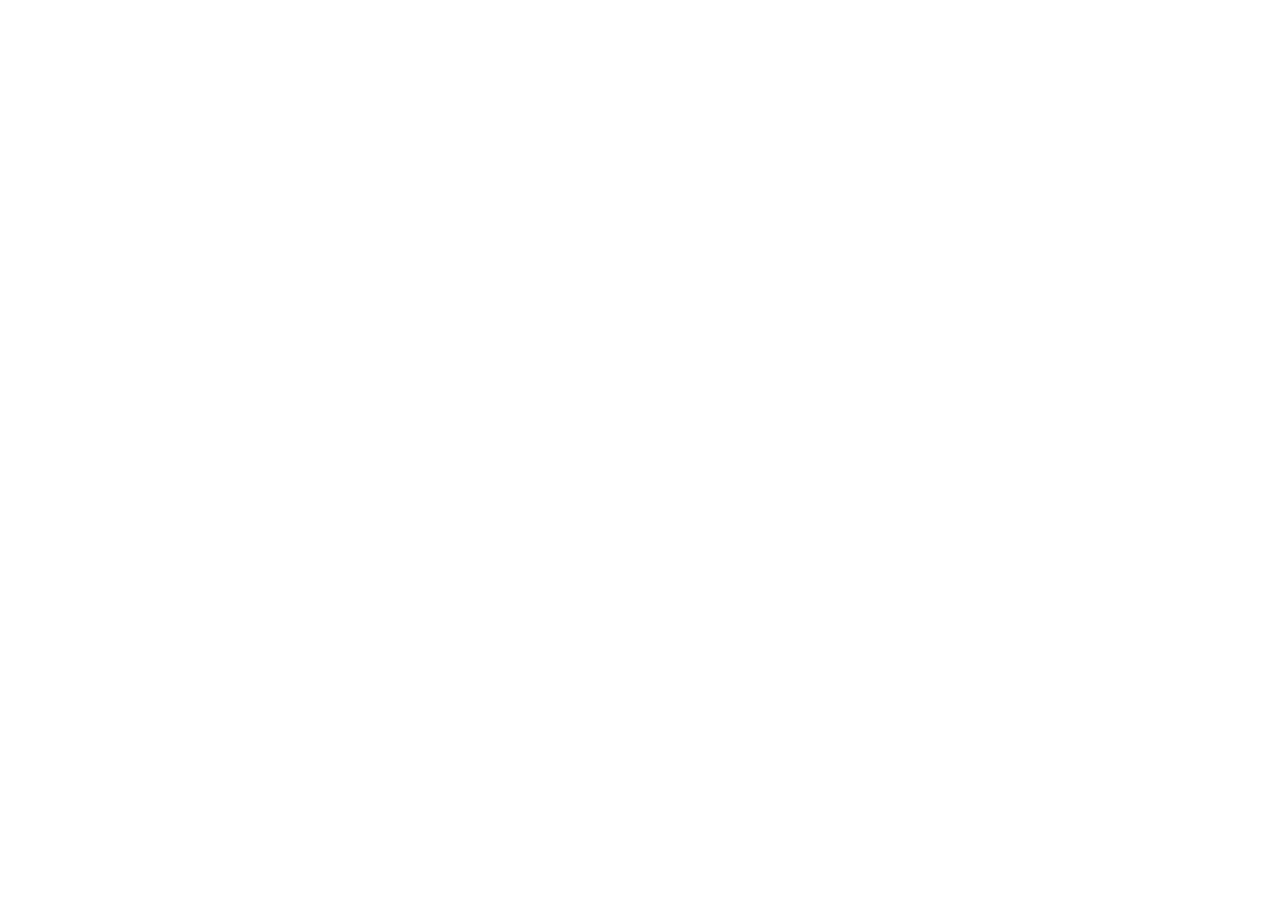
==== act.html @ 40c04be0 "deploy: add organic orb motion" ====
<!doctype html>
<html lang="es">
  <head>
    <meta charset="UTF-8" />
    <meta name="viewport" content="width=device-width, initial-scale=1.0" />
    <meta name="robots" content="noindex,nofollow" />
    <meta name="theme-color" content="#070908" />
    <link rel="icon" href="data:image/svg+xml,%3Csvg xmlns='http://www.w3.org/2000/svg' viewBox='0 0 64 64'%3E%3Crect width='64' height='64' fill='%23070908'/%3E%3Cpath d='M11 12h12l9 26 9-26h12L37 52H27z' fill='%23b9efb2'/%3E%3C/svg%3E" />
    <title>ORVAN — Sistema vivo</title>
    <script type="module" crossorigin src="/orvan-studio-preview/assets/act-Bv-j3lKa.js"></script>
    <link rel="modulepreload" crossorigin href="/orvan-studio-preview/assets/jsx-runtime-n5LQ9ujS.js">
    <link rel="modulepreload" crossorigin href="/orvan-studio-preview/assets/client-CB8it3IZ.js">
    <link rel="modulepreload" crossorigin href="/orvan-studio-preview/assets/world-b-ynsAk5wN.js">
    <link rel="stylesheet" crossorigin href="/orvan-studio-preview/assets/world-b-mmX6y8Y3.css">
  </head>
  <body>
    <div id="act-root"></div>
  </body>
</html>
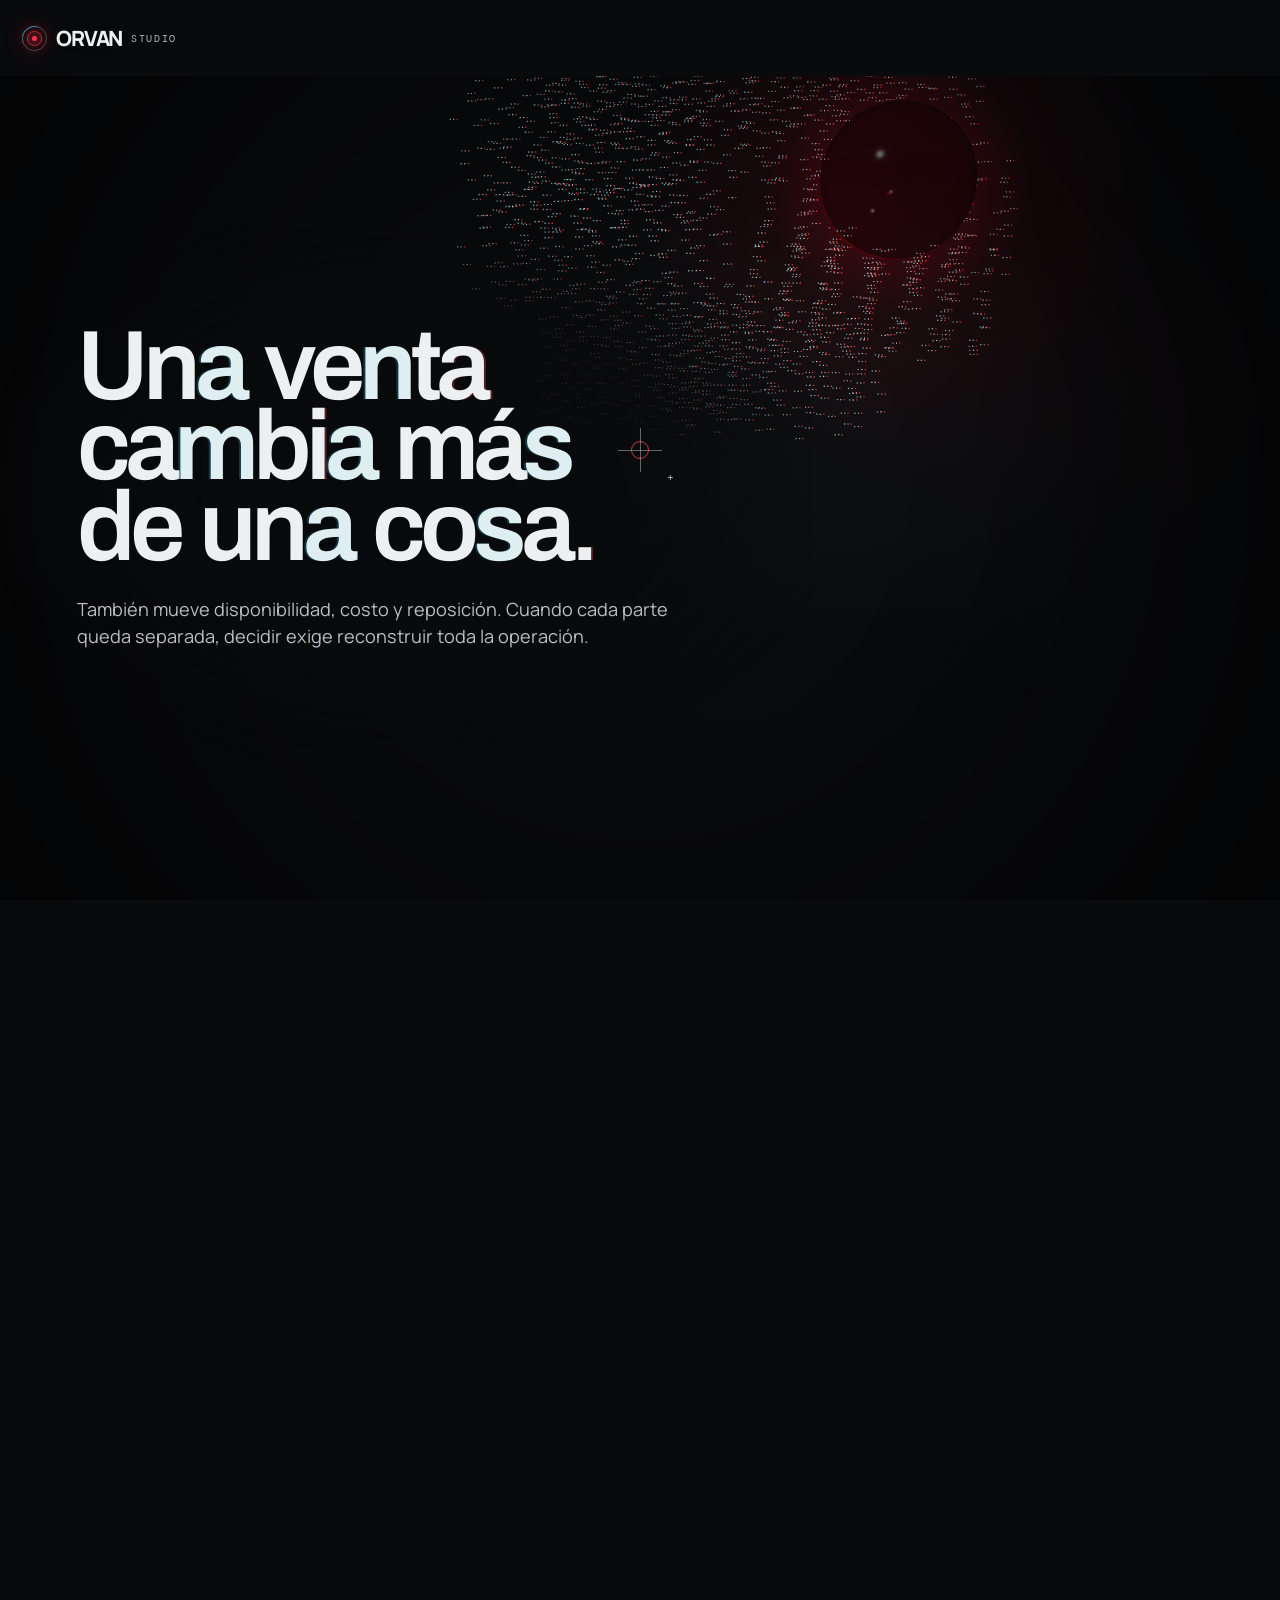
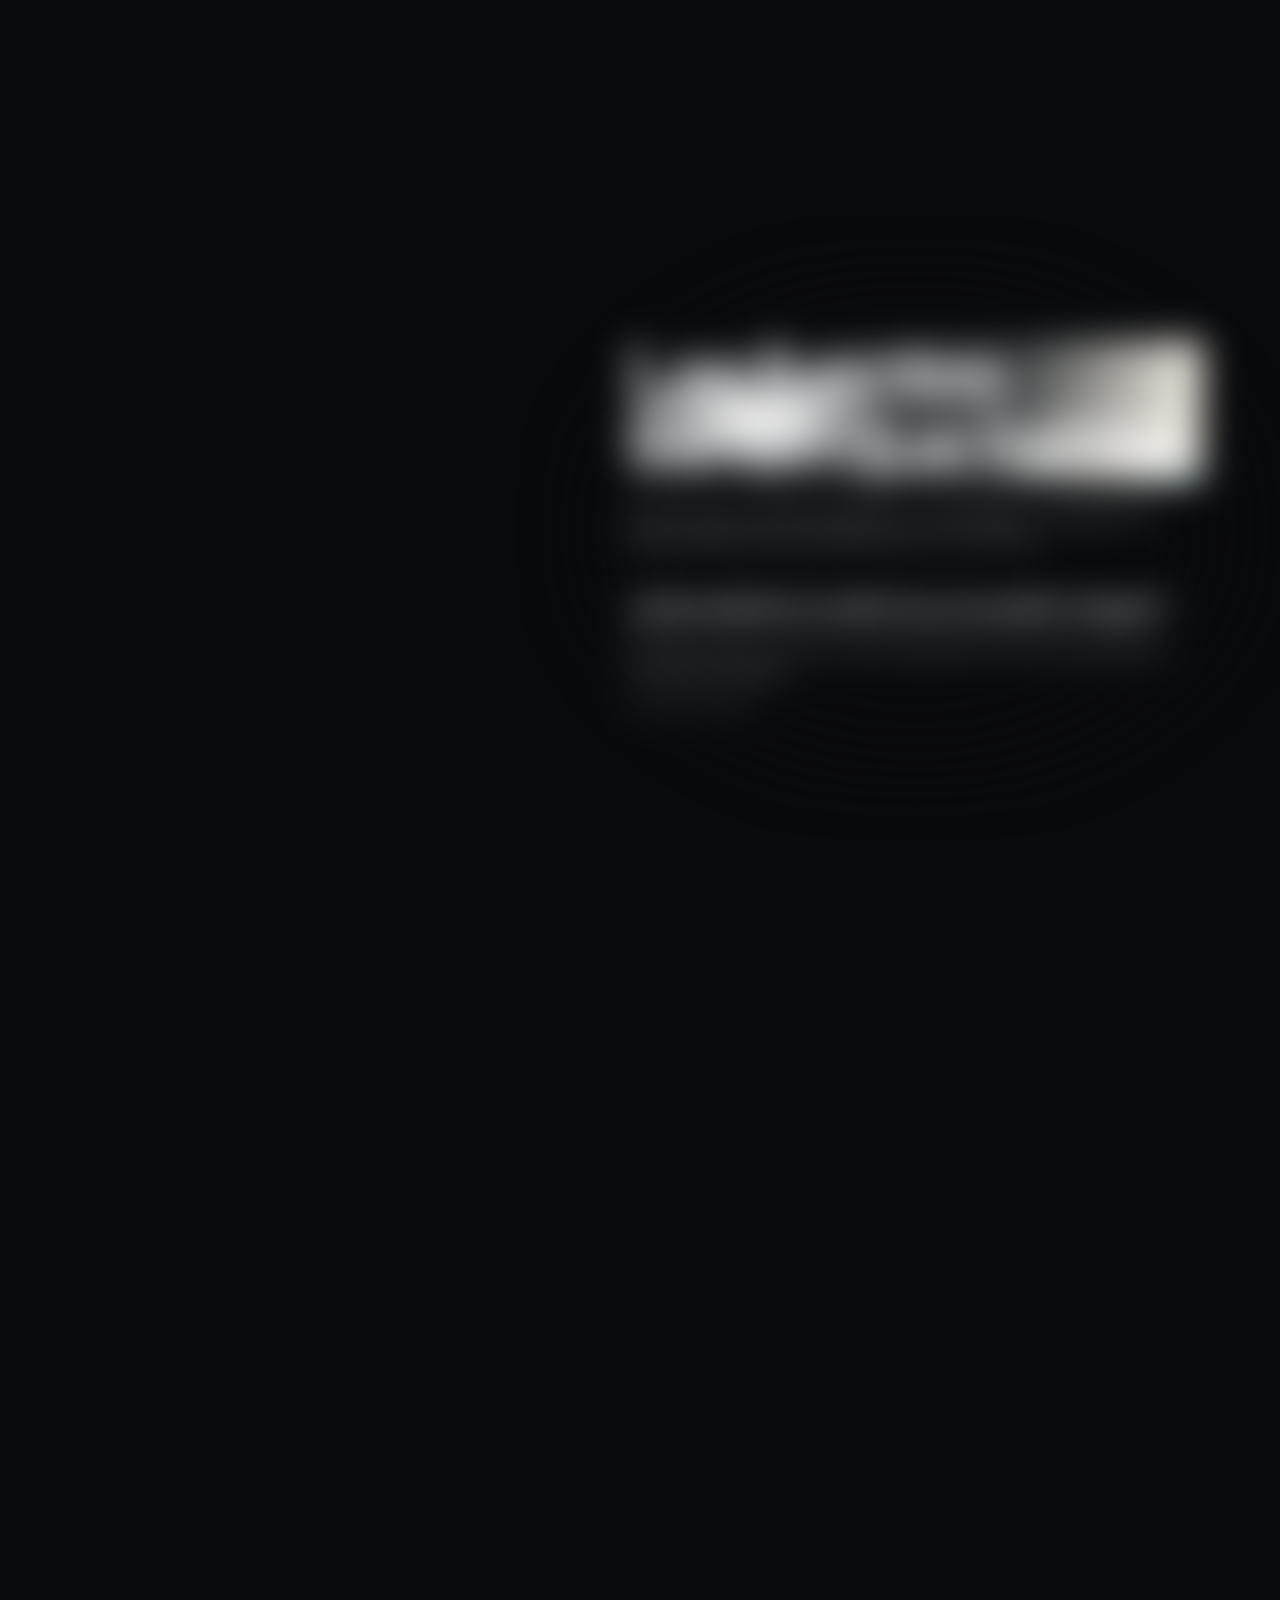
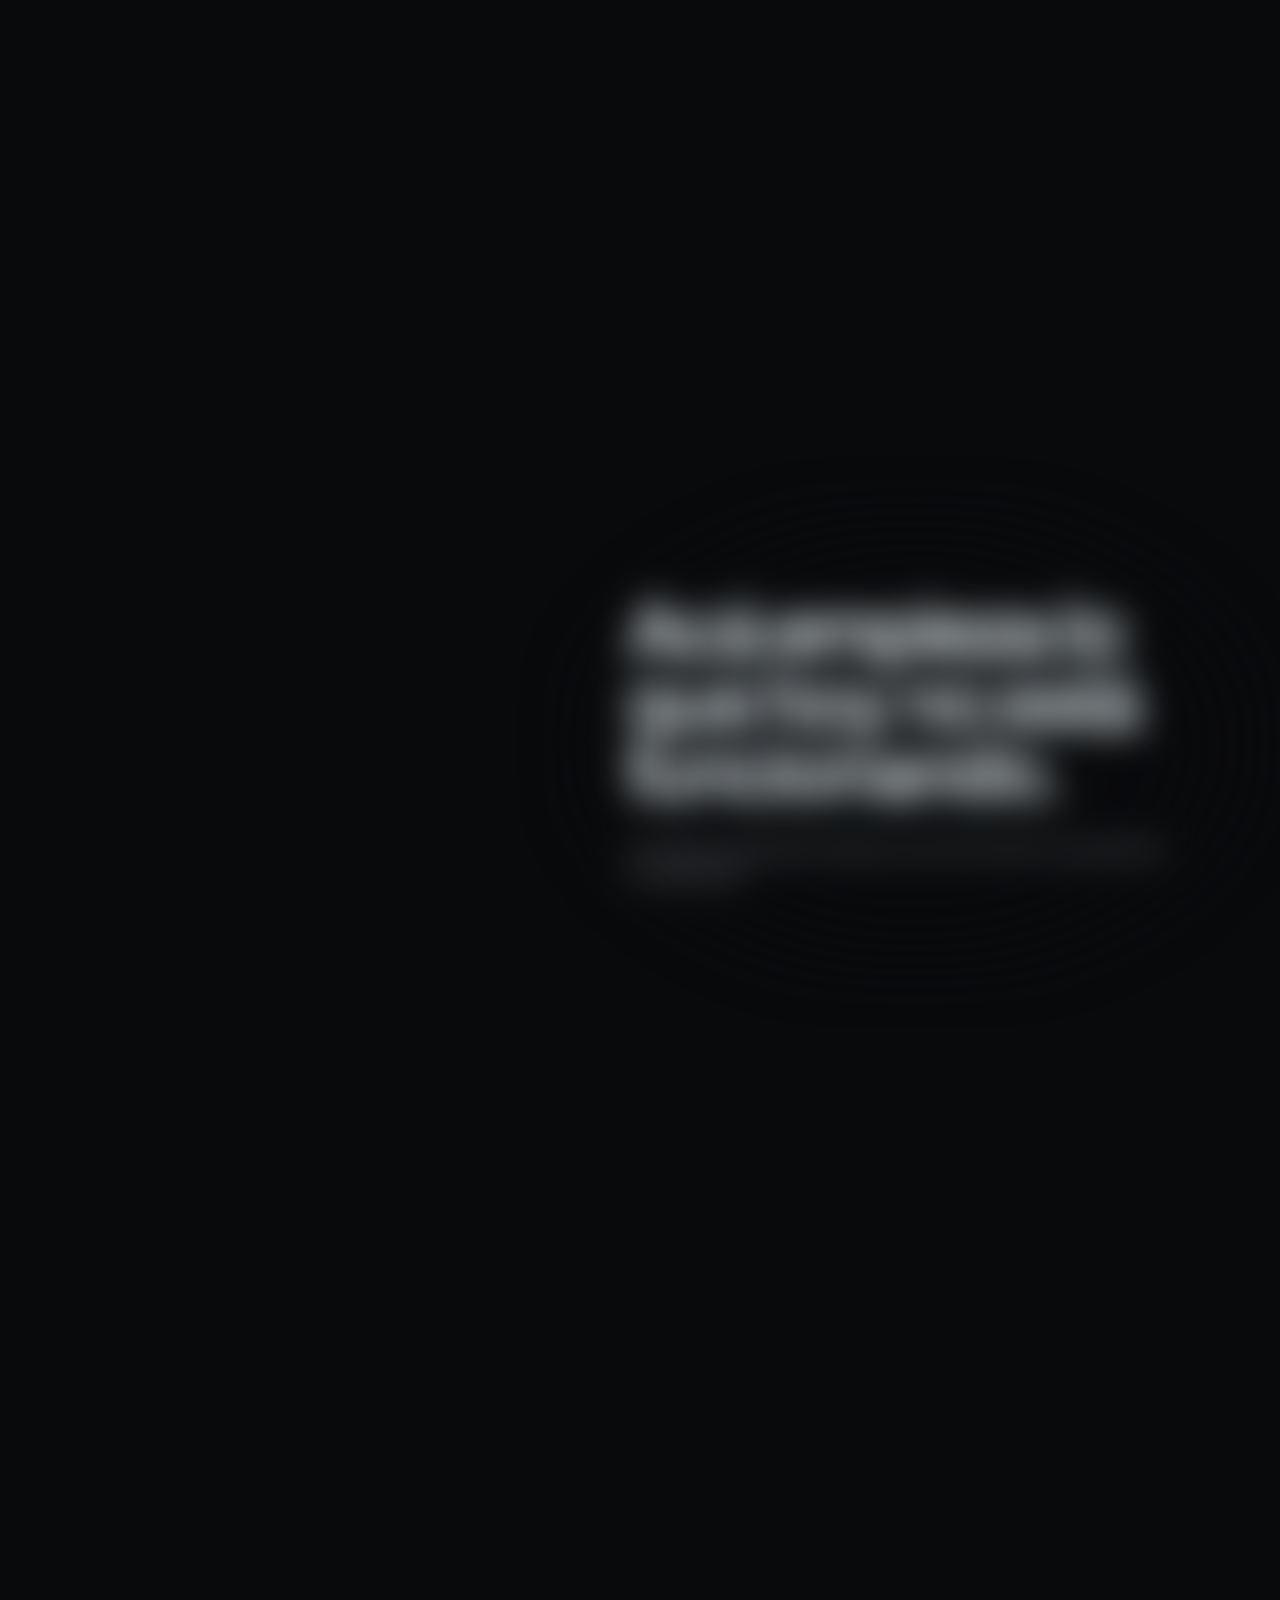
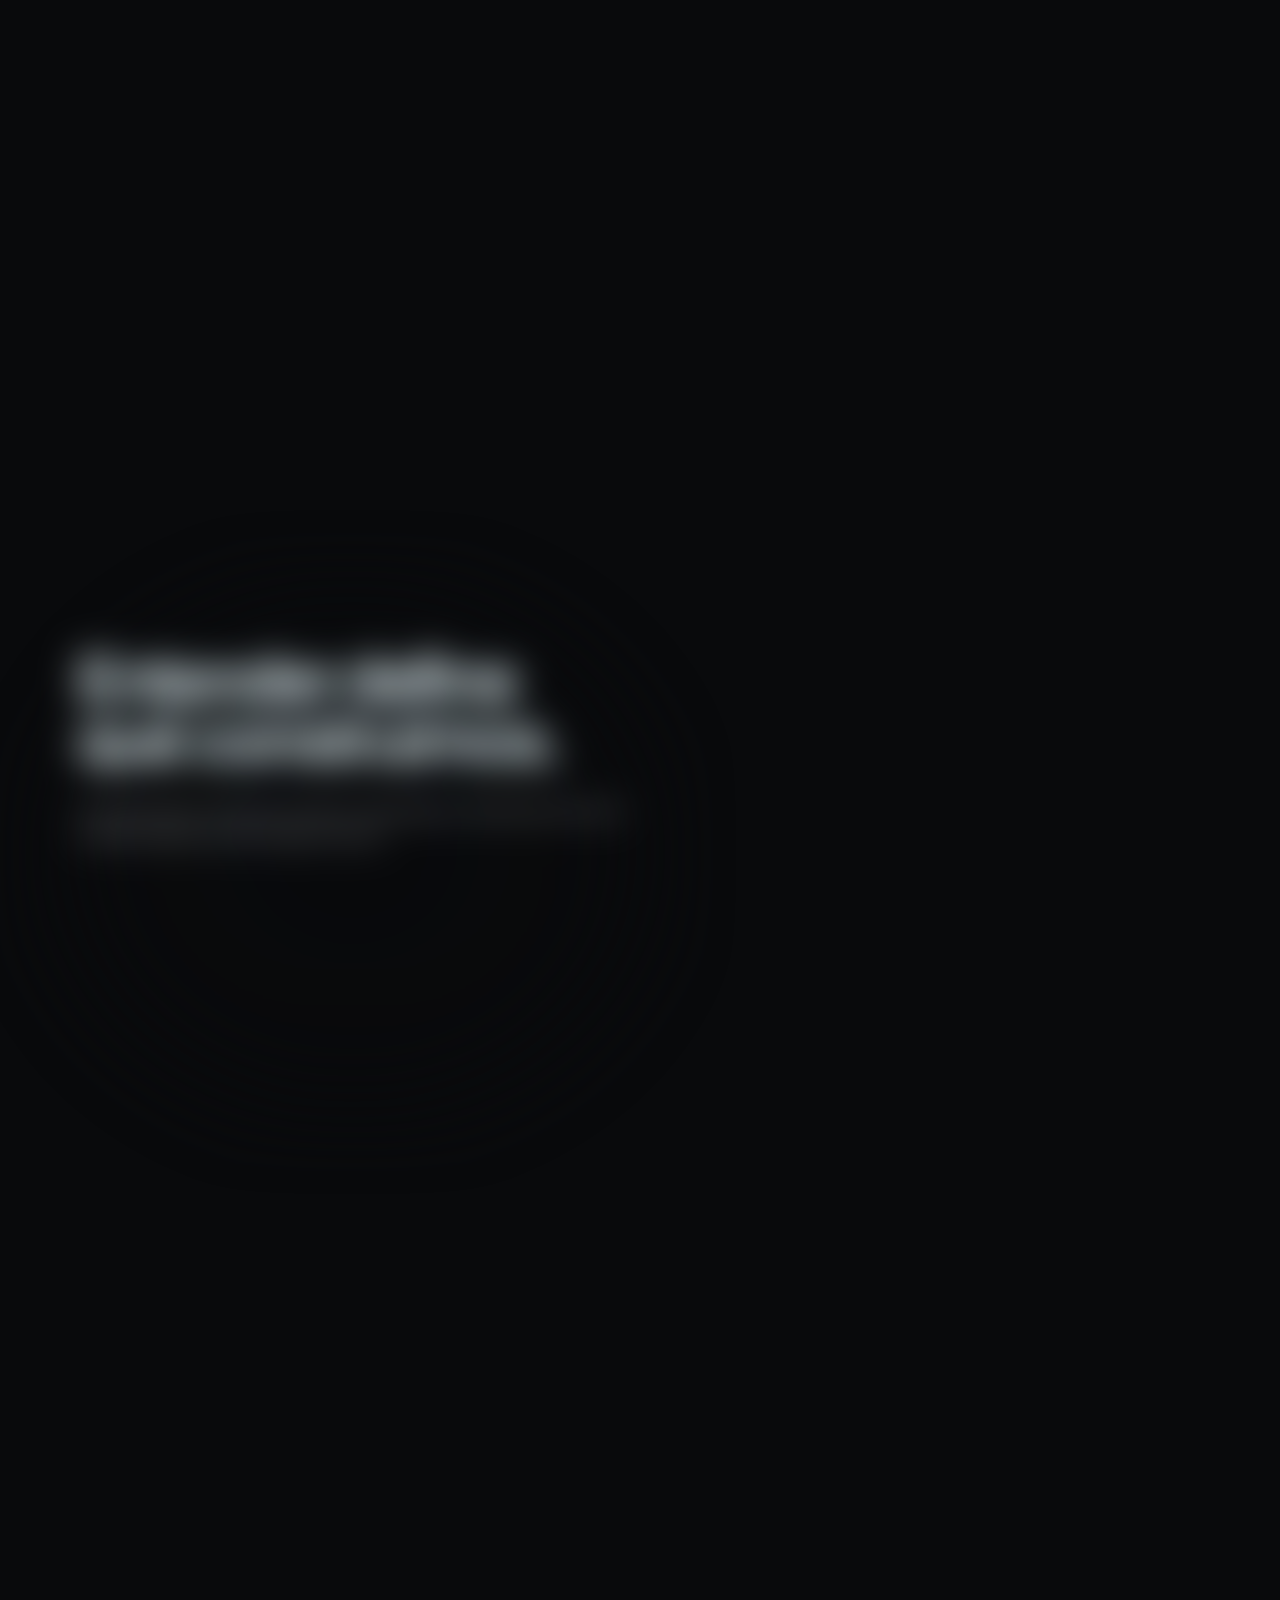
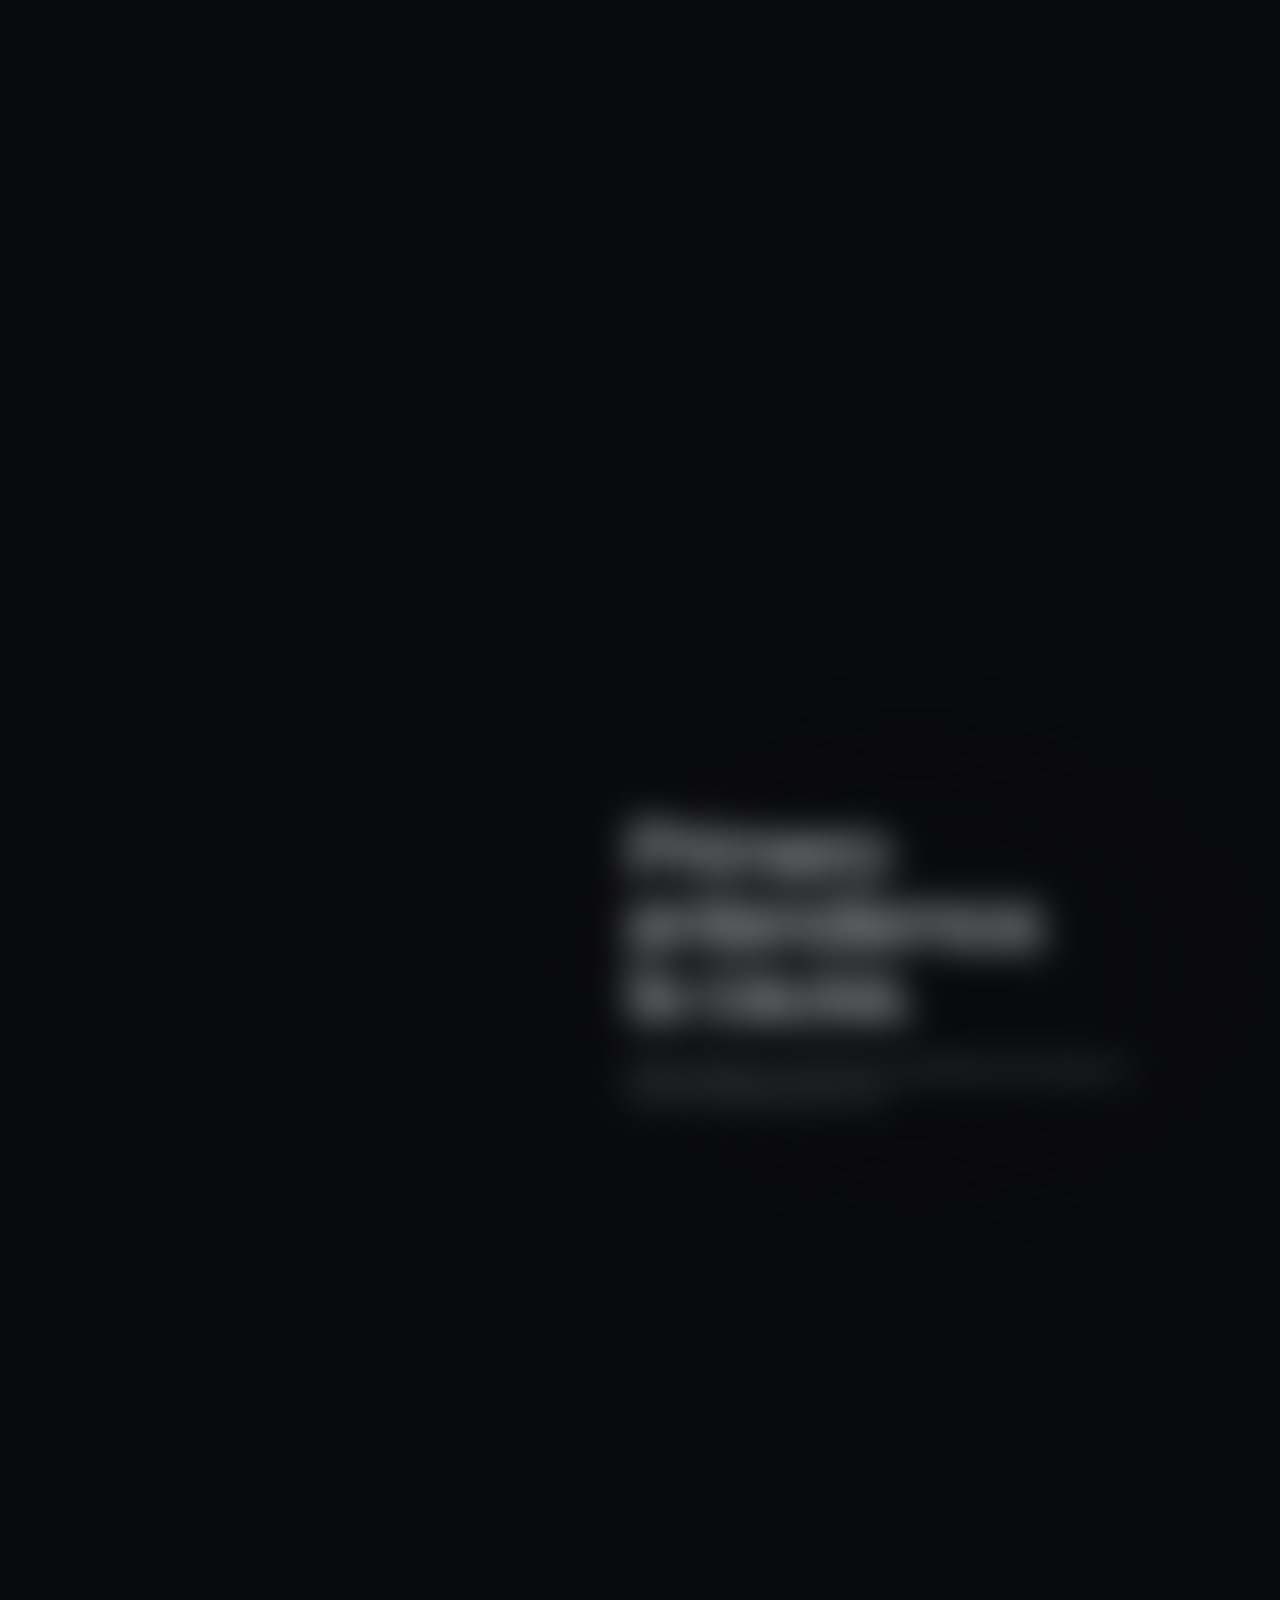
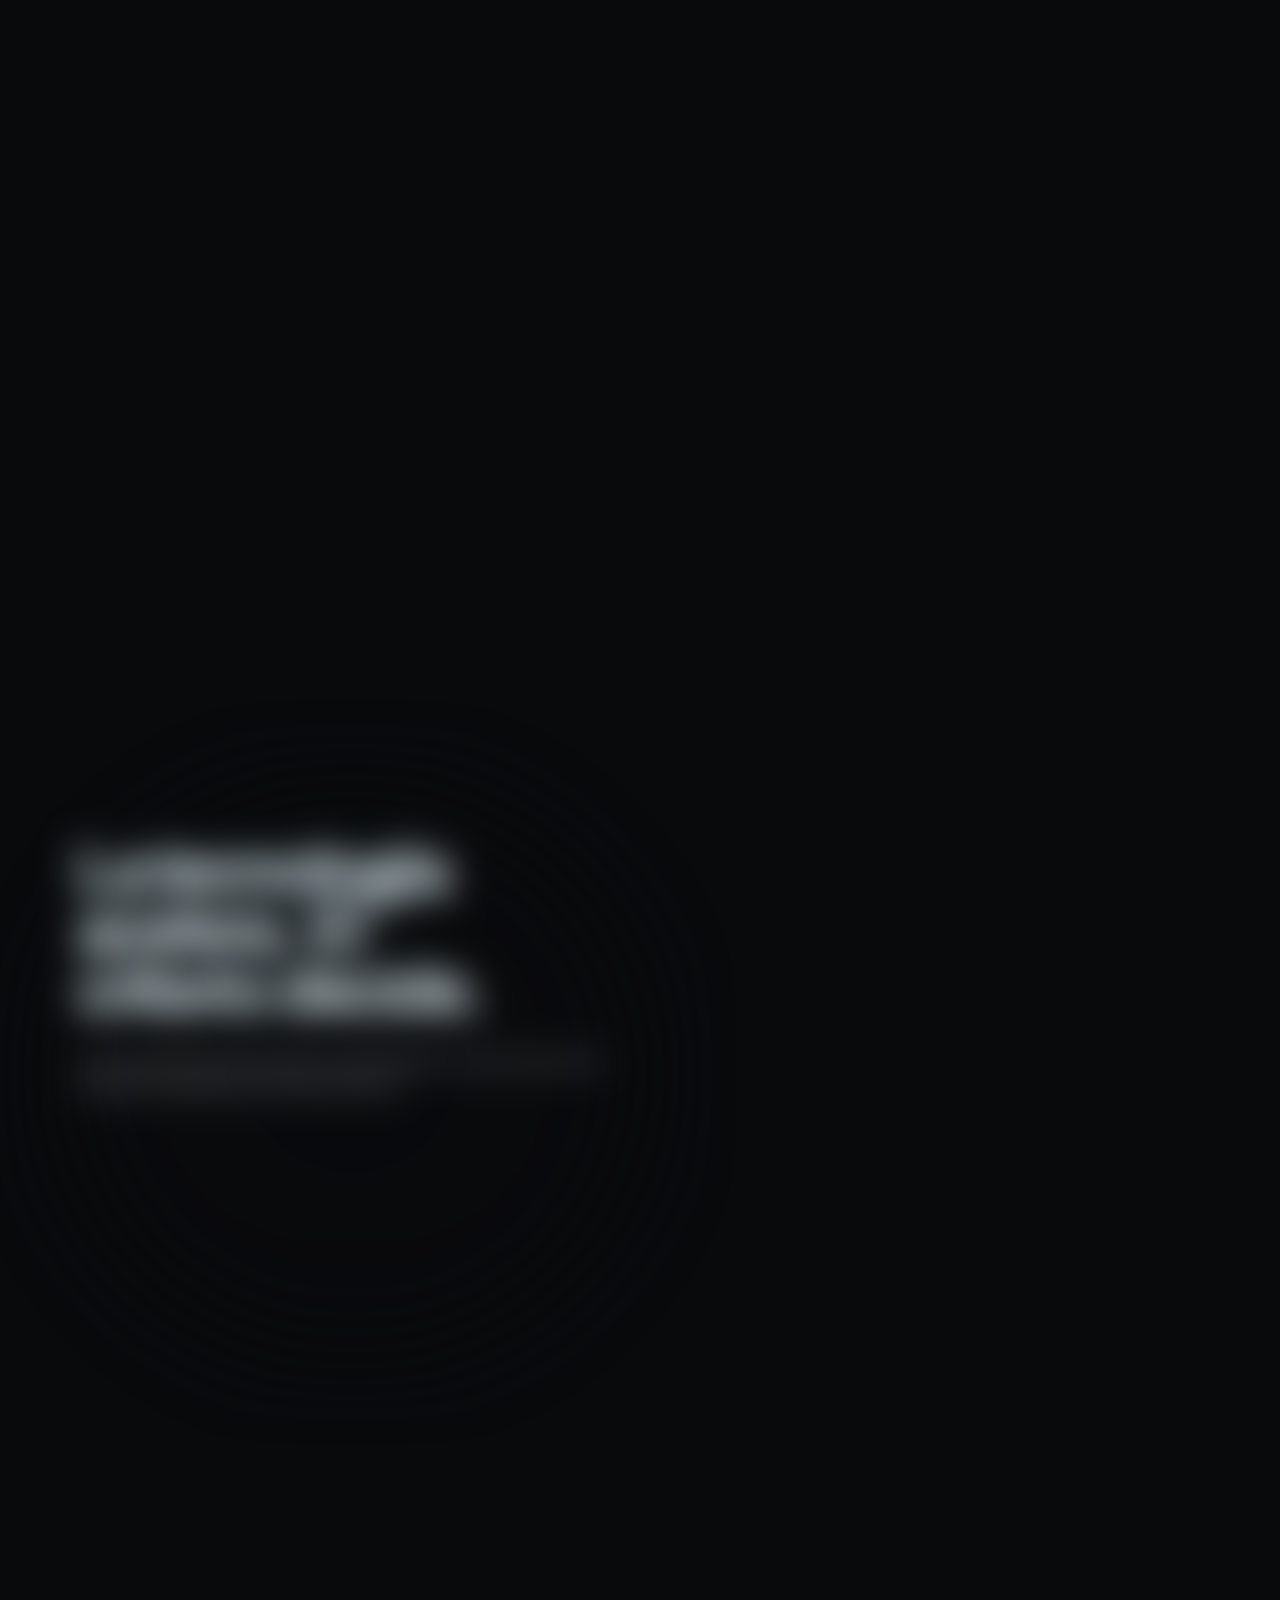
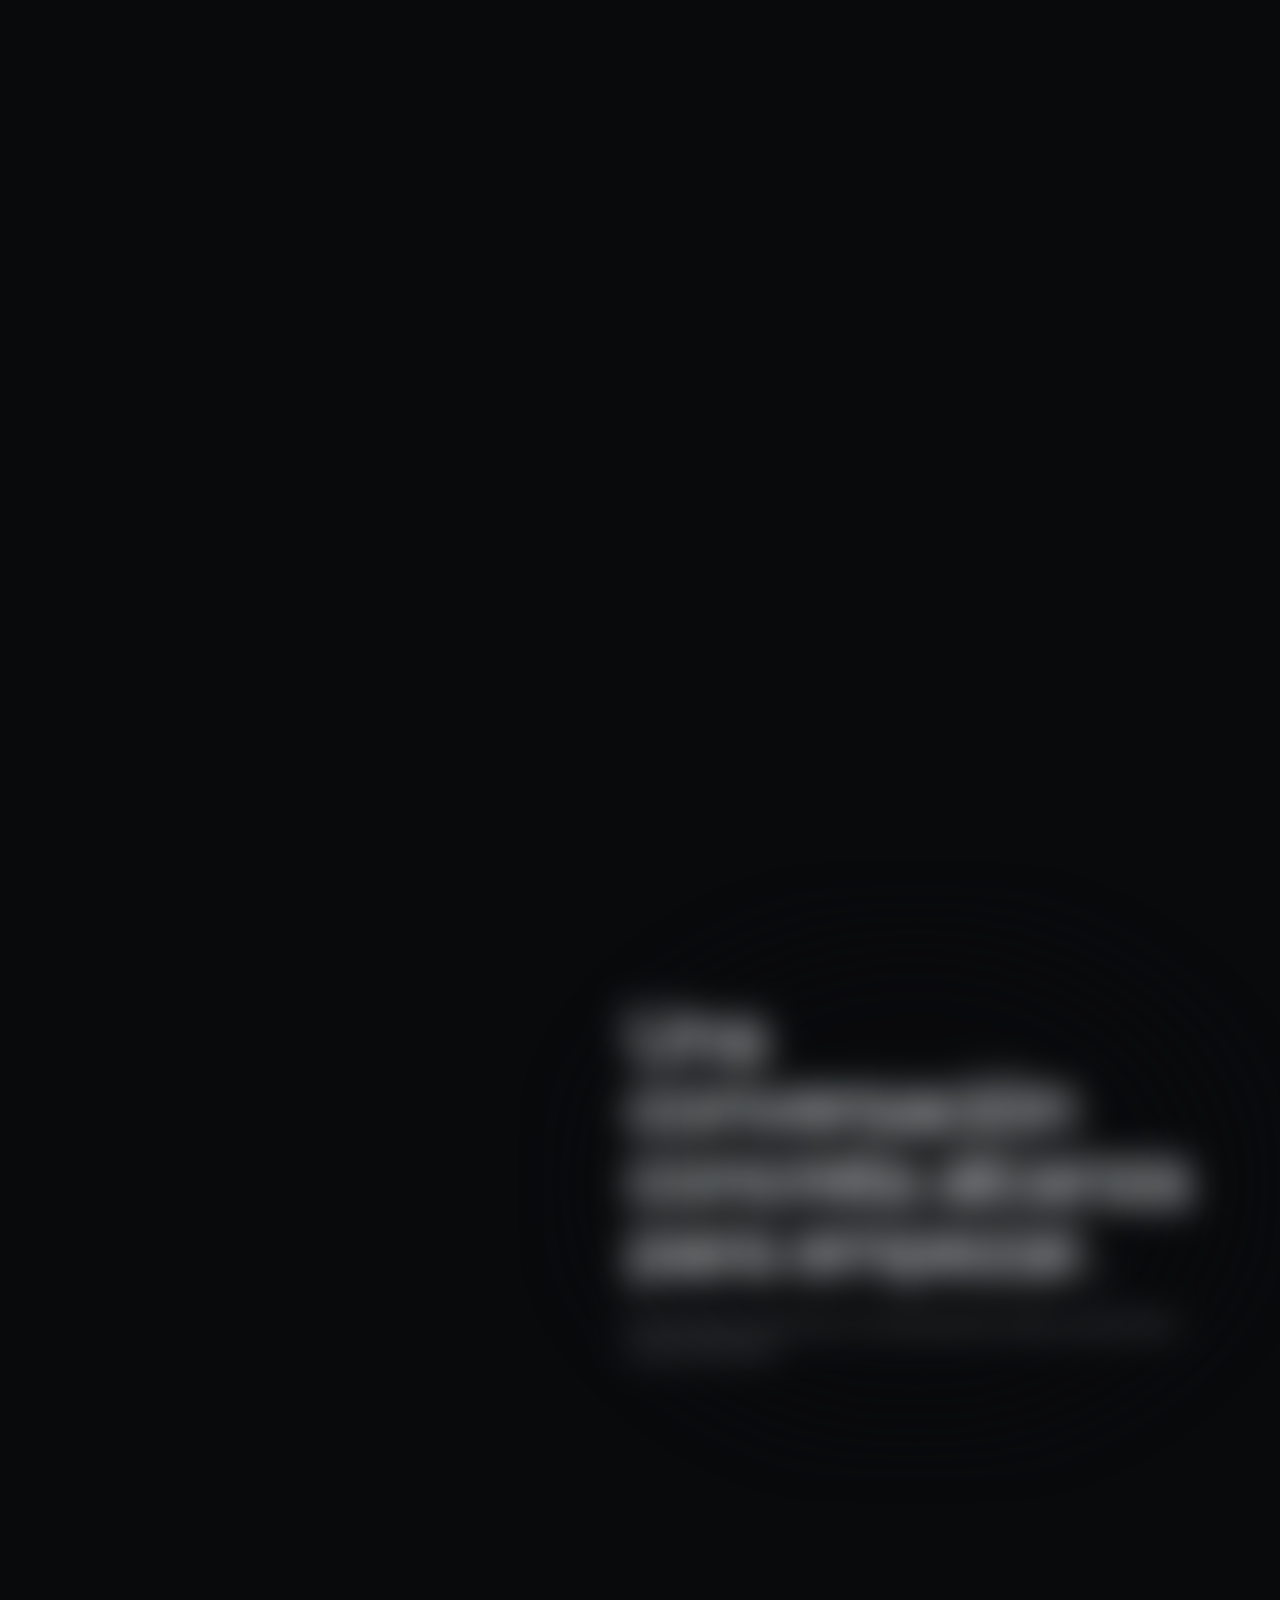
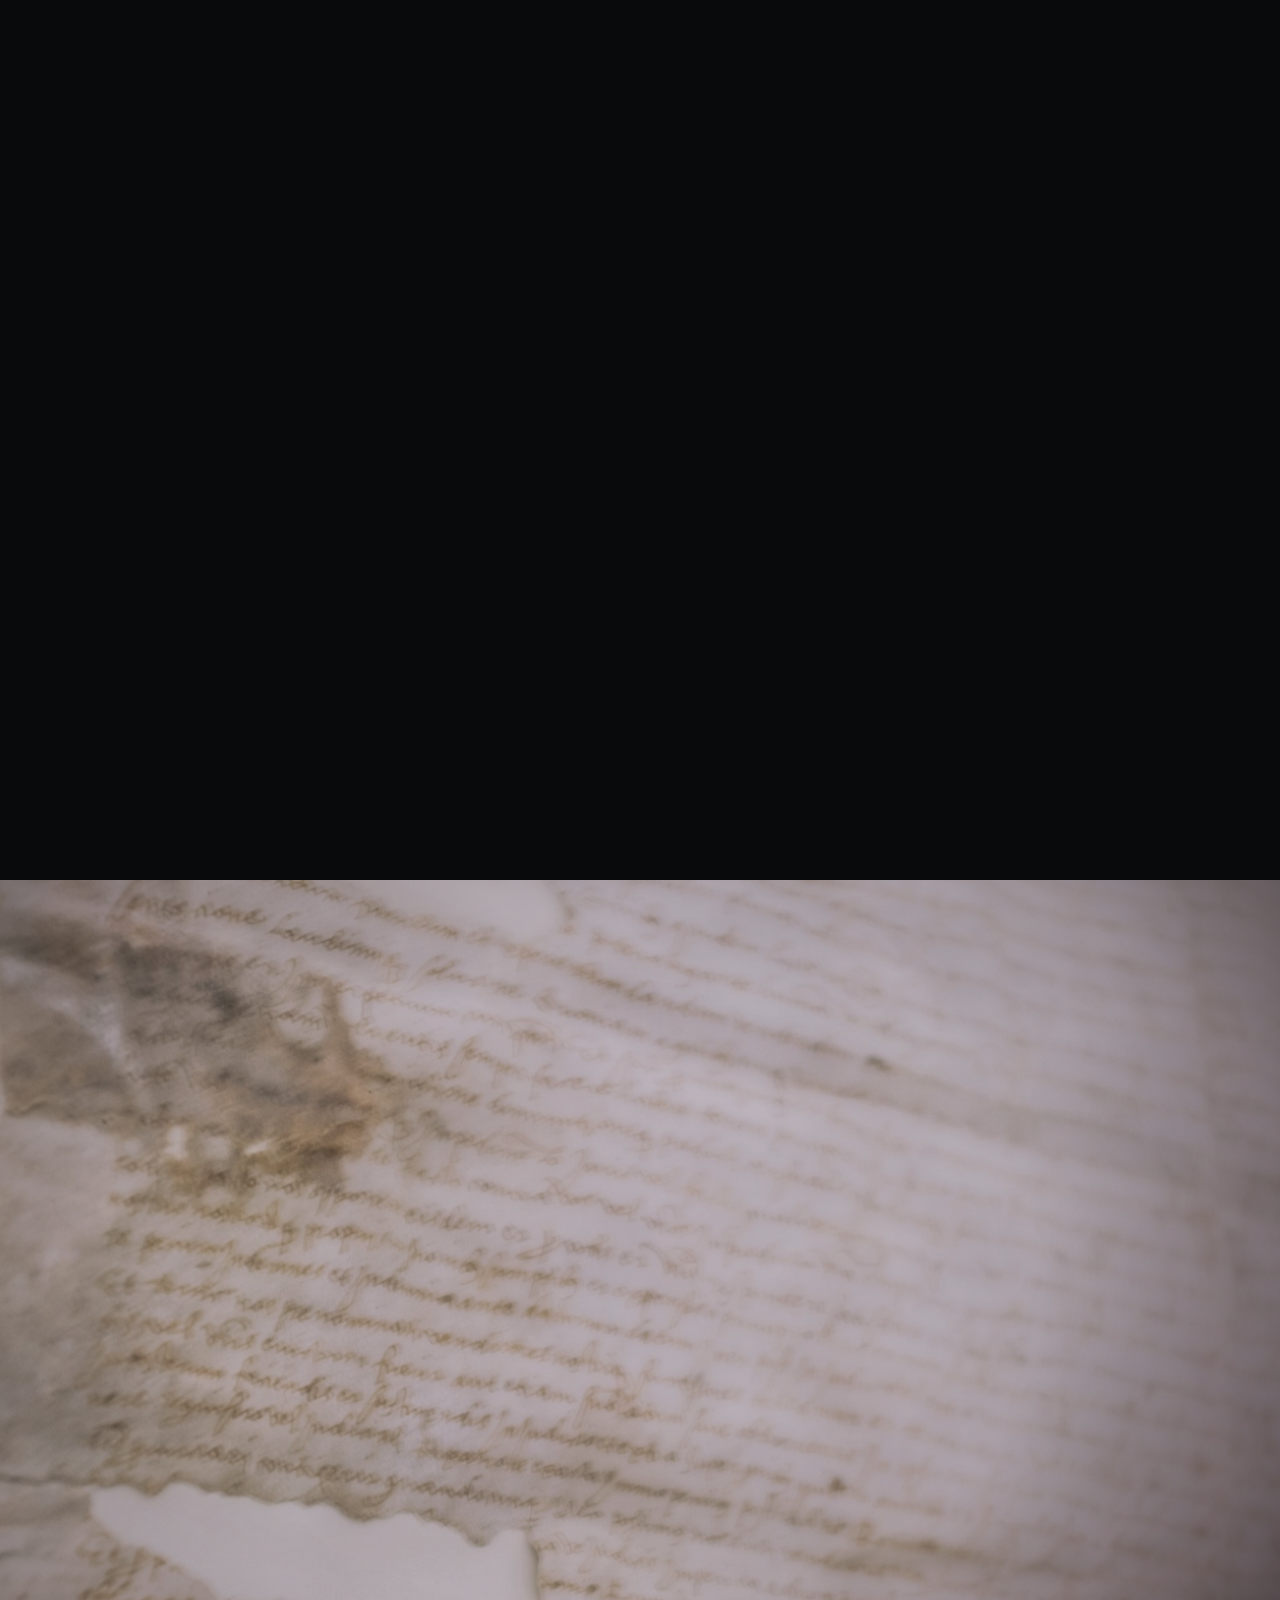
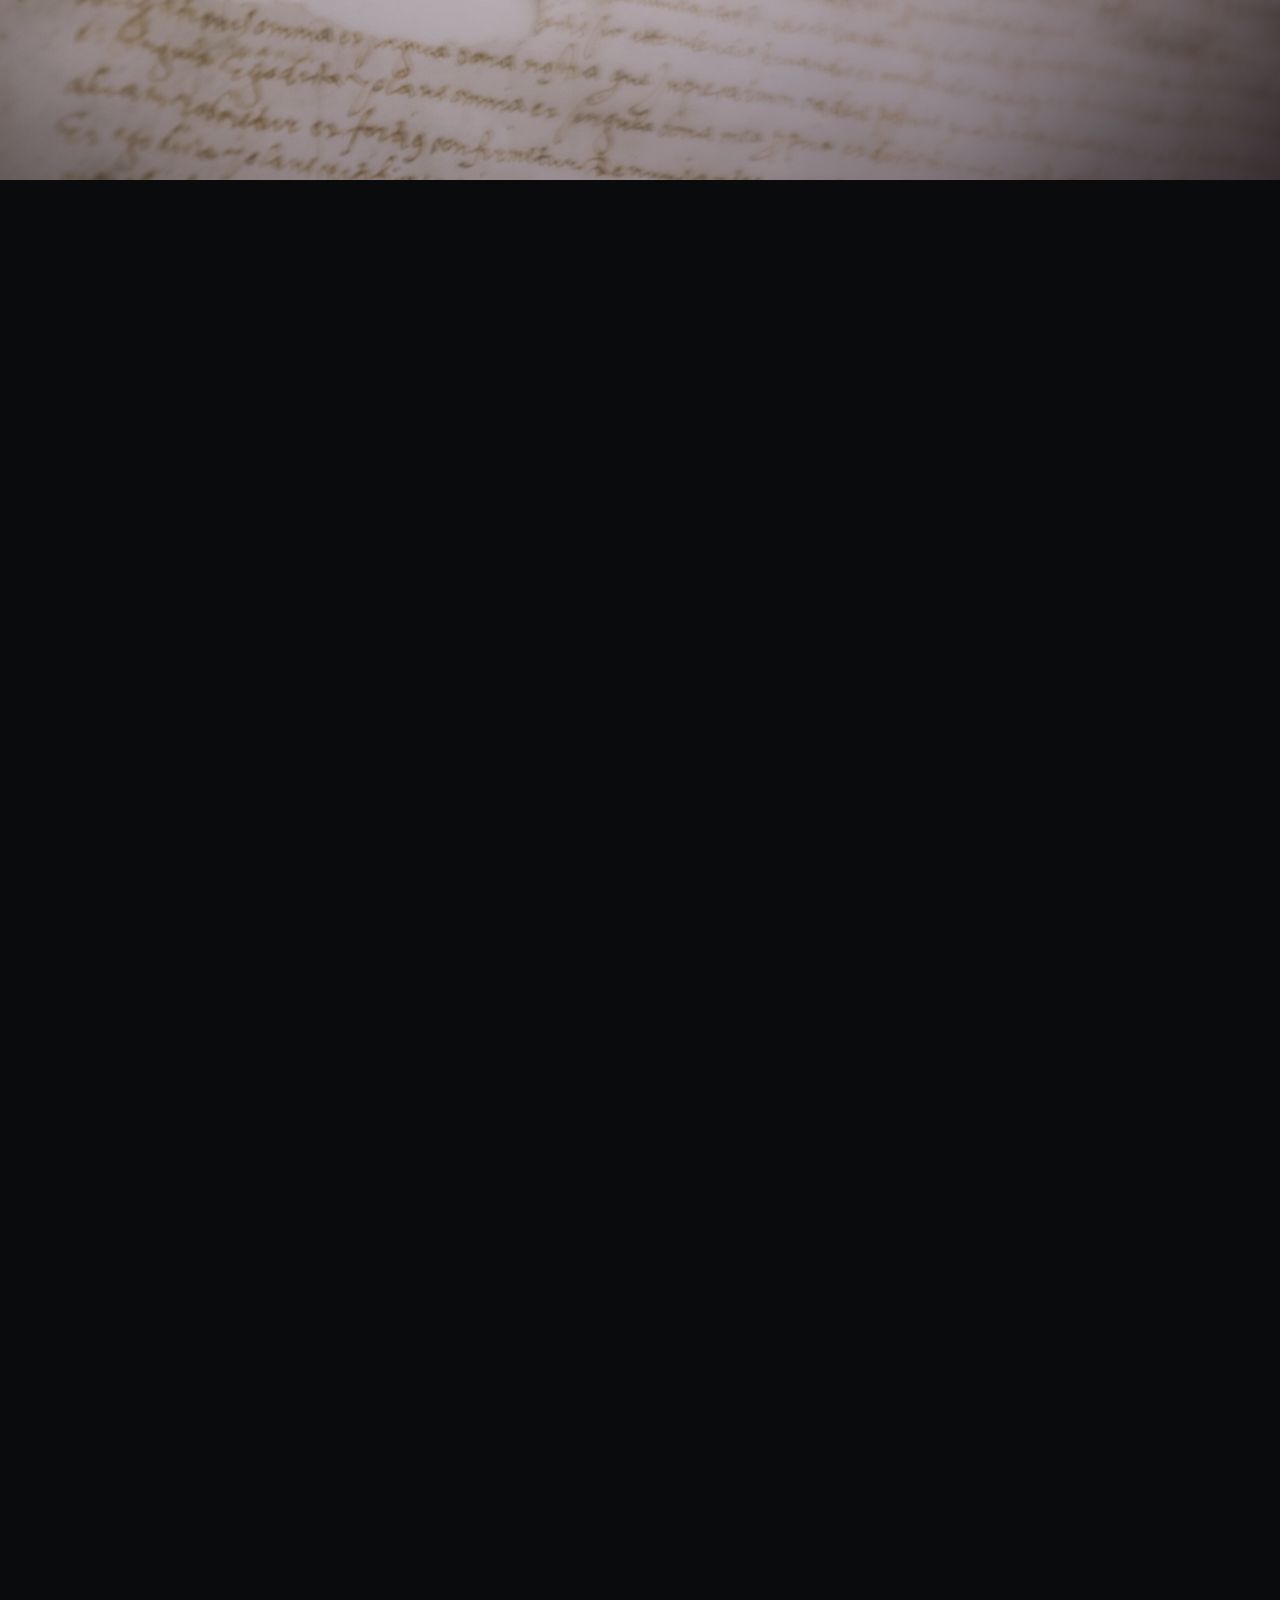
==== commit 8835b39b: "deploy: portable audited preview" ====
--- a/act.html
+++ b/act.html
@@ -7,11 +7,11 @@
     <meta name="theme-color" content="#070908" />
     <link rel="icon" href="data:image/svg+xml,%3Csvg xmlns='http://www.w3.org/2000/svg' viewBox='0 0 64 64'%3E%3Crect width='64' height='64' fill='%23070908'/%3E%3Cpath d='M11 12h12l9 26 9-26h12L37 52H27z' fill='%23b9efb2'/%3E%3C/svg%3E" />
     <title>ORVAN — Sistema vivo</title>
-    <script type="module" crossorigin src="/orvan-studio-preview/assets/act-Bv-j3lKa.js"></script>
-    <link rel="modulepreload" crossorigin href="/orvan-studio-preview/assets/jsx-runtime-n5LQ9ujS.js">
-    <link rel="modulepreload" crossorigin href="/orvan-studio-preview/assets/client-CB8it3IZ.js">
-    <link rel="modulepreload" crossorigin href="/orvan-studio-preview/assets/world-b-ynsAk5wN.js">
-    <link rel="stylesheet" crossorigin href="/orvan-studio-preview/assets/world-b-mmX6y8Y3.css">
+    <script type="module" crossorigin src="./assets/act-Dk7hLdXe.js"></script>
+    <link rel="modulepreload" crossorigin href="./assets/jsx-runtime-n5LQ9ujS.js">
+    <link rel="modulepreload" crossorigin href="./assets/client-CB8it3IZ.js">
+    <link rel="modulepreload" crossorigin href="./assets/world-b-DH9euTL4.js">
+    <link rel="stylesheet" crossorigin href="./assets/world-b-Dh2fb4-B.css">
   </head>
   <body>
     <div id="act-root"></div>
--- a/assets/world-b-Dh2fb4-B.css
+++ b/assets/world-b-Dh2fb4-B.css
@@ -0,0 +1 @@
+.manuscript-transition{--manuscript-progress:0;--manuscript-scroll-length:320vh;z-index:24;width:100%;height:var(--manuscript-scroll-length);isolation:isolate;touch-action:pan-y pinch-zoom;-webkit-user-select:none;user-select:none;background:#090b0d;min-height:180vh;position:relative}.manuscript-transition__stage{width:100%;height:100vh;background:#090b0d;height:100dvh;position:sticky;top:0;overflow:hidden}.manuscript-transition__stage:after{content:"";pointer-events:none;opacity:clamp(0, calc((var(--manuscript-progress) - .86) * 7.2), 1);background:linear-gradient(#0000 54%,#04060c47 72%,#04060c 100%);position:absolute;inset:0}.manuscript-transition__canvas{width:100%;height:100%;filter:contrast(calc(1.02 + var(--manuscript-progress) * .06)) saturate(calc(.78 + var(--manuscript-progress) * .1));transform:scale(calc(1.018 - var(--manuscript-progress) * .018));transform-origin:50% 48%;will-change:transform, filter;display:block}.manuscript-transition__paper-edge{pointer-events:none;mix-blend-mode:multiply;opacity:calc(1 - var(--manuscript-progress) * .9);background:radial-gradient(at 47% 46%,#0000 46%,#1c070a26 74%,#050304a3 112%),linear-gradient(102deg,#daccc614,#0000 17% 76%,#1f070a3d);position:absolute;inset:0}.manuscript-transition__city-light{pointer-events:none;mix-blend-mode:screen;opacity:clamp(0, calc((var(--manuscript-progress) - .68) * 2.4), .54);transform:translate3d(0, calc((1 - var(--manuscript-progress)) * 3%), 0);background:radial-gradient(circle at 61% 48%,#57aec62e,#0000 31%),radial-gradient(circle at 30% 66%,#da44341f,#0000 27%);position:absolute;inset:-14%}@media (max-width:760px){.manuscript-transition{min-height:200vh}.manuscript-transition__canvas{transform:scale(calc(1.035 - var(--manuscript-progress) * .035))}.manuscript-transition__paper-edge{background:radial-gradient(at 50% 43%,#0000 35%,#1c070a2b 73%,#050304a3 116%),linear-gradient(98deg,#daccc612,#0000 20% 72%,#1f070a38)}}@media (prefers-reduced-motion:reduce){.manuscript-transition{height:100vh;height:100dvh;min-height:100vh}.manuscript-transition__canvas,.manuscript-transition__city-light{filter:none;transform:none}}@media (forced-colors:active){.manuscript-transition__paper-edge,.manuscript-transition__city-light{display:none}}.spatial-media.spatial-media--3d{--media-rx:.8deg;--media-ry:-1.4deg;--media-px:58%;--media-py:38%;--media-drift-x:0px;--media-drift-y:0px;--media-far-x:0px;--media-far-y:0px;--media-near-x:0px;--media-near-y:0px;--media-shadow-x:0px;--media-shadow-y:0px;perspective:980px;pointer-events:auto;touch-action:pan-y pinch-zoom;width:min(28rem,92%);height:clamp(9.75rem,20vh,13rem);transform-style:preserve-3d;isolation:isolate;margin:1.5rem 0 0 .5rem;position:relative}.spatial-media--3d figcaption{clip-path:inset(50%);white-space:nowrap;width:1px;height:1px;position:absolute;overflow:hidden}.spatial-media--3d .spatial-media__volume{transform-style:preserve-3d;opacity:1;filter:blur();transition:transform .9s cubic-bezier(.16,1,.3,1),opacity .56s,filter .76s cubic-bezier(.16,1,.3,1);position:absolute;inset:0;transform:translate(0,0)}.spatial-media--3d[data-visible=false] .spatial-media__volume{opacity:0;filter:blur(17px)brightness(1.35);pointer-events:none;transform:translate3d(0,1.6rem,-170px)scale(.84)}.spatial-media--3d .spatial-media__plane{z-index:4;box-shadow:none;clip-path:none;transform:rotateX(var(--media-rx)) rotateY(var(--media-ry)) translate3d(var(--media-drift-x), var(--media-drift-y), 12px);transform-origin:50% 56%;transform-style:preserve-3d;background:0 0;transition:transform 90ms linear;position:absolute;inset:3% 2% 4% 1%;overflow:visible}.scene-track .spatial-media.spatial-media--3d .spatial-media__plane{opacity:1;filter:none;animation:none}.spatial-media--3d .spatial-media__plane:before,.spatial-media--3d .spatial-media__plane:after{content:none}.spatial-media--3d .spatial-media__media{filter:saturate(.82)contrast(1.08)brightness(.78);background:0 0;transition:filter .52s;position:absolute;inset:0;overflow:hidden;transform:translateZ(0)}.spatial-media--3d[data-engaged=true] .spatial-media__media{filter:saturate(.94)contrast(1.09)brightness(.85)}.spatial-media--3d[data-kind=video] .spatial-media__media{clip-path:polygon(3% 14%,28% 4%,67% 8%,98% 0,95% 78%,74% 94%,39% 88%,5% 100%,0 54%)}.spatial-media--3d[data-kind=image] .spatial-media__media{clip-path:polygon(6% 20%,17% 6%,48% 0,78% 7%,97% 28%,100% 68%,84% 94%,55% 100%,24% 91%,2% 68%);border-radius:38% 47% 43% 51%/46% 35% 54% 41%}.spatial-media--3d[data-kind=carousel] .spatial-media__media{clip-path:polygon(0 8%,34% 3%,39% 10%,69% 0,100% 12%,96% 46%,100% 51%,91% 91%,63% 96%,58% 89%,21% 100%,4% 84%,8% 49%,2% 43%)}.spatial-media--3d .spatial-media__media :is(video,img){object-fit:cover;filter:none;width:100%;height:100%;display:block}.spatial-media--3d .spatial-media__light,.spatial-media--3d .spatial-media__refraction{z-index:3;pointer-events:none;clip-path:inherit;position:absolute;inset:0}.spatial-media--3d .spatial-media__light{background:radial-gradient(circle at var(--media-px) var(--media-py), #f7faf94f 0, #2cd9ff30 7%, #2cd9ff0a 21%, transparent 37%), radial-gradient(circle at calc(100% - var(--media-px)) calc(100% - var(--media-py)), #ef304933, transparent 31%);mix-blend-mode:screen;opacity:.72;transition:opacity .26s;transform:translateZ(18px)}.spatial-media--3d .spatial-media__refraction{mix-blend-mode:screen;opacity:.32;transform:translate3d(var(--media-far-x), var(--media-far-y), 25px);background:linear-gradient(112deg,#0000 18%,#ef304917 42%,#ffffff21 49%,#2cd9ff1a 55%,#0000 77%);transition:transform .18s cubic-bezier(.16,1,.3,1),opacity .32s}.spatial-media--3d[data-engaged=true] .spatial-media__refraction{opacity:.58}.spatial-media--3d .spatial-media__cast-shadow{z-index:0;filter:blur(18px);transform:translate3d(var(--media-shadow-x), calc(.8rem + var(--media-shadow-y)), -88px) scale(.96);opacity:.75;background:radial-gradient(#000000b8,#0003 47%,#0000 73%);transition:transform .42s cubic-bezier(.16,1,.3,1);position:absolute;inset:18% 6% 2% 9%}.spatial-media--3d .spatial-media__echo{background-image:var(--media-image);pointer-events:none;opacity:.2;filter:blur(4px)saturate(.68)brightness(.56);mix-blend-mode:screen;background-position:50%;background-size:cover;transition:transform .42s cubic-bezier(.16,1,.3,1),opacity .42s;position:absolute}.spatial-media--3d .spatial-media__echo--far{z-index:1;transform:translate3d(calc(-.7rem + var(--media-far-x)), calc(.7rem + var(--media-far-y)), -72px) rotate(-2.2deg);clip-path:polygon(2% 20%,26% 2%,77% 8%,99% 28%,90% 92%,36% 96%,0 75%);inset:11% 8% 2% 4%}.spatial-media--3d .spatial-media__echo--near{z-index:2;opacity:.15;transform:translate3d(calc(.55rem + var(--media-near-x)), calc(-.35rem + var(--media-near-y)), -34px) rotate(1.1deg);clip-path:polygon(0 4%,68% 0,100% 23%,94% 83%,73% 100%,7% 91%);inset:4% 3% 8% 8%}.spatial-media--3d[data-engaged=true] .spatial-media__echo--far{opacity:.3}.spatial-media--3d[data-engaged=true] .spatial-media__echo--near{opacity:.23}.spatial-media--3d .spatial-media__fragments{z-index:5;pointer-events:none;transform-style:preserve-3d;position:absolute;inset:0}.spatial-media--3d .spatial-media__fragments i{background-image:var(--media-image);filter:saturate(.72)brightness(.64);opacity:.34;background-size:28rem 13rem;transition:transform .36s cubic-bezier(.16,1,.3,1),opacity .32s;position:absolute}.spatial-media--3d .spatial-media__fragments i:first-child{clip-path:polygon(0 35%,100% 0,91% 100%,8% 74%);width:18%;height:6%;transform:translate3d(var(--media-near-x), var(--media-near-y), 38px);background-position:12% 7%;top:4%;left:11%}.spatial-media--3d .spatial-media__fragments i:nth-child(2){clip-path:polygon(24% 0,100% 12%,72% 100%,0 76%);width:13%;height:19%;transform:translate3d(var(--media-far-x), var(--media-far-y), 52px);background-position:100% 29%;top:24%;right:-1%}.spatial-media--3d .spatial-media__fragments i:nth-child(3){clip-path:polygon(5% 4%,100% 22%,88% 100%,0 66%);width:21%;height:7%;transform:translate3d(var(--media-near-x), var(--media-far-y), 34px);background-position:81% 92%;bottom:0;right:8%}.spatial-media--3d .spatial-media__fragments i:nth-child(4){clip-path:polygon(0 18%,81% 0,100% 72%,24% 100%);width:14%;height:14%;transform:translate3d(var(--media-far-x), var(--media-near-y), 44px);background-position:5% 84%;bottom:2%;left:3%}.spatial-media--3d .spatial-media__fragments i:nth-child(5){clip-path:polygon(23% 0,100% 9%,69% 100%,0 81%);width:8%;height:23%;transform:translate3d(var(--media-far-x), var(--media-far-y), 58px);background-position:2% 49%;top:43%;left:-2%}.spatial-media--3d[data-kind=image] .spatial-media__fragments i:nth-child(2n),.spatial-media--3d[data-kind=video] .spatial-media__fragments i:nth-child(odd){opacity:.12}.spatial-media--3d .spatial-carousel{position:absolute;inset:0}.spatial-media--3d .spatial-carousel img{opacity:0;filter:blur(13px)saturate(.68)brightness(.72);transition:opacity .62s,filter .82s cubic-bezier(.16,1,.3,1),transform .82s cubic-bezier(.16,1,.3,1);position:absolute;inset:0;transform:translate3d(9%,0,-60px)scale(1.07)}.spatial-media--3d .spatial-carousel img[data-current=true]{opacity:1;filter:none;transform:translate(0,0)scale(1.01)}.spatial-media--3d .spatial-carousel__controls{z-index:8;color:#f0f4f6d6;letter-spacing:.06em;align-items:center;gap:.62rem;font:500 .68rem/1 DM Mono,monospace;display:flex;position:absolute;bottom:4%;right:4%;transform:translateZ(68px)}.spatial-media--3d .spatial-carousel__controls button{color:#f6f8f8;-webkit-backdrop-filter:blur(7px);backdrop-filter:blur(7px);cursor:pointer;touch-action:manipulation;background:#05080c61;border:0;border-radius:50%;place-items:center;width:2.75rem;height:2.75rem;padding:0;transition:transform .18s cubic-bezier(.16,1,.3,1),box-shadow .22s,background .22s;display:grid;box-shadow:inset 0 0 0 1px #f4f8f947,0 0 18px #2cd9ff12}.spatial-media--3d .spatial-carousel__controls button:is(:hover,:focus-visible){background:#080c12ad;outline:none;transform:scale(1.08);box-shadow:inset 0 0 0 1px #f8fafab3,-3px 0 13px #2cd9ff2b,3px 0 15px #ef304933}@media (max-width:760px){.spatial-media.spatial-media--3d{perspective:760px;width:min(24rem,94%);height:clamp(8.4rem,18vh,10rem);margin:1.25rem auto 0 0}.spatial-media--3d .spatial-media__fragments i{background-size:24rem 10rem}.spatial-media--3d .spatial-carousel__controls{bottom:2%;right:3%}}@media (prefers-reduced-motion:reduce){.spatial-media--3d .spatial-media__volume,.spatial-media--3d .spatial-media__plane,.spatial-media--3d .spatial-media__echo,.spatial-media--3d .spatial-media__cast-shadow,.spatial-media--3d .spatial-media__refraction,.spatial-media--3d .spatial-media__fragments i,.spatial-media--3d .spatial-carousel img{transition-duration:.01ms!important}.spatial-media--3d .spatial-media__plane{filter:none!important;transform:none!important}.spatial-media--3d[data-visible=false] .spatial-media__volume{opacity:0;filter:none;transform:none}}@media (forced-colors:active){.spatial-media--3d .spatial-media__echo,.spatial-media--3d .spatial-media__fragments,.spatial-media--3d .spatial-media__light,.spatial-media--3d .spatial-media__refraction{display:none}.spatial-media--3d .spatial-media__media{clip-path:none;border:1px solid canvastext}}.orvan-system .scene-track[data-active=true] .claim-effect:hover,:root[data-text-engaged=true] .orvan-system .scene-track[data-active=true] .claim-effect,:root[data-pointer-input=touch][data-pointer-active=true] .orvan-system .scene-track[data-active=true] .claim-effect{filter:none;text-shadow:none}.orvan-system .scene-track[data-active=true] .terminal-copy:hover .title-reveal-shell,:root[data-pointer-input=touch][data-pointer-active=true] .orvan-system .scene-track[data-active=true] .title-reveal-shell{filter:none;transform:perspective(900px)translateZ(0)}.orvan-system .scene-track[data-active=true] .terminal-copy:hover:after,:root[data-pointer-input=touch][data-pointer-active=true] .orvan-system .scene-track[data-active=true] .terminal-copy:after{opacity:0;transform:scale(.84)}.first-signal .hero-glyph{transition:transform .18s cubic-bezier(.16,1,.3,1),filter .16s linear,color .16s linear,text-shadow .16s linear}:is(.first-signal:hover,:root[data-pointer-input=touch][data-pointer-active=true] .scene-track[data-active=true] .first-signal) .hero-copy-red{filter:blur(1.8px);animation:.68s step-end infinite title-hero-red-engaged}:is(.first-signal:hover,:root[data-pointer-input=touch][data-pointer-active=true] .scene-track[data-active=true] .first-signal) .hero-copy-cyan{filter:blur(1.8px);animation:.68s step-end 28ms infinite title-hero-cyan-engaged}:is(.first-signal:hover,:root[data-pointer-input=touch][data-pointer-active=true] .scene-track[data-active=true] .first-signal) .hero-glyph:nth-child(3n+1){text-shadow:.035em 0 #ef4e5385,-.018em 0 #2cd9ff59;transform:translate(-.018em,-.022em)skew(-2deg)}:is(.first-signal:hover,:root[data-pointer-input=touch][data-pointer-active=true] .scene-track[data-active=true] .first-signal) .hero-glyph:nth-child(3n+2){text-shadow:-.035em 0 #2cd9ff85,.018em 0 #ef4e5359;transform:translate(.018em,.014em)skew(1.4deg)}[data-effect=caustics] .caustic-layer{background:radial-gradient(42% 58% at 14% 34%,#fffffff5 0 7%,#0000 38%) 0 0/165% 160%,radial-gradient(52% 34% at 68% 62%,#2cd9ffb8 0 8%,#0000 43%) 0 0/185% 170%,radial-gradient(38% 48% at 88% 22%,#ef4e5370 0 7%,#0000 39%) 0 0/150% 165%,linear-gradient(108deg,#0000 8%,#dfeff133 28%,#fffaf0eb 42%,#0000 66%) 0 0/230% 100%}.scene-track[data-active=true] [data-effect=caustics] .caustic-layer{animation:4.6s ease-in-out infinite alternate title-caustics-idle}:is([data-effect=caustics]:hover,:root[data-pointer-input=touch][data-pointer-active=true] .scene-track[data-active=true] [data-effect=caustics]) .caustic-layer{mix-blend-mode:screen;animation:1.65s cubic-bezier(.22,.8,.24,1) infinite alternate title-caustics-engaged}.scene-track[data-active=true] [data-effect=ember]>span{animation:3.4s ease-in-out infinite alternate title-ember-idle}.scene-track[data-active=true] [data-effect=ember]>span:nth-child(2n){animation-delay:-1.1s}[data-effect=ember]:after{content:attr(data-text);color:#ef4e5326;filter:blur(12px);opacity:.42;transform:translateY(.12em)scaleY(.94)}:is([data-effect=ember]:hover,:root[data-pointer-input=touch][data-pointer-active=true] .scene-track[data-active=true] [data-effect=ember])>span{animation:1.25s ease-in-out infinite alternate title-ember-rise}:is([data-effect=ember]:hover,:root[data-pointer-input=touch][data-pointer-active=true] .scene-track[data-active=true] [data-effect=ember]):after{animation:1.25s ease-in-out infinite alternate title-ember-afterheat}:is([data-effect=tiltshift]:hover,:root[data-pointer-input=touch][data-pointer-active=true] .scene-track[data-active=true] [data-effect=tiltshift]){color:#edf0f257;filter:blur(1.35px)}:is([data-effect=tiltshift]:hover,:root[data-pointer-input=touch][data-pointer-active=true] .scene-track[data-active=true] [data-effect=tiltshift]):before{filter:contrast(1.12);animation:1.45s cubic-bezier(.65,0,.2,1) infinite alternate title-tiltshift-engaged}:is([data-effect=topographic]:hover,:root[data-pointer-input=touch][data-pointer-active=true] .scene-track[data-active=true] [data-effect=topographic]){filter:drop-shadow(0 0 12px #2cd9ff47)contrast(1.16);animation:1.9s linear infinite title-topographic-engaged}.scene-track[data-active=true] [data-effect=focus] .proximity-glyph{animation:4.8s ease-in-out infinite title-focus-idle}.scene-track[data-active=true] [data-effect=focus] .proximity-word:nth-child(2n) .proximity-glyph{animation-delay:-1.25s}.scene-track[data-active=true] [data-effect=focus] .proximity-word:nth-child(3n) .proximity-glyph{animation-delay:-2.5s}:is([data-effect=focus]:hover,:root[data-pointer-input=touch][data-pointer-active=true] .scene-track[data-active=true] [data-effect=focus]) .proximity-glyph{animation:1.55s cubic-bezier(.16,1,.3,1) infinite alternate title-focus-engaged;animation-delay:calc(var(--proximity,0) * -620ms)}.scene-track[data-active=true] [data-effect=hologram]:after{animation:1.5s linear infinite title-hologram-scan-idle}:is([data-effect=hologram]:hover,:root[data-pointer-input=touch][data-pointer-active=true] .scene-track[data-active=true] [data-effect=hologram]){animation:.92s step-end infinite title-hologram-engaged}:is([data-effect=hologram]:hover,:root[data-pointer-input=touch][data-pointer-active=true] .scene-track[data-active=true] [data-effect=hologram]):before{animation:.92s step-end infinite title-hologram-split-engaged}:is([data-effect=hologram]:hover,:root[data-pointer-input=touch][data-pointer-active=true] .scene-track[data-active=true] [data-effect=hologram]):after{opacity:.62;animation:.52s linear infinite title-hologram-scan-engaged}.scene-track[data-active=true] [data-effect=echo]{animation:4.4s ease-in-out infinite title-echo-core}[data-effect=echo]:before,[data-effect=echo]:after{content:attr(data-text);z-index:-1;opacity:0;transform-origin:50% 55%;filter:blur()}.scene-track[data-active=true] [data-effect=echo]:before{color:#ef4e53b8;animation:3.8s cubic-bezier(.16,1,.3,1) infinite title-echo-red}.scene-track[data-active=true] [data-effect=echo]:after{color:#2cd9ffa8;animation:3.8s cubic-bezier(.16,1,.3,1) 1.9s infinite title-echo-cyan}:is([data-effect=echo]:hover,:root[data-pointer-input=touch][data-pointer-active=true] .scene-track[data-active=true] [data-effect=echo]):before{animation-duration:1.15s}:is([data-effect=echo]:hover,:root[data-pointer-input=touch][data-pointer-active=true] .scene-track[data-active=true] [data-effect=echo]):after{animation-duration:1.15s;animation-delay:.575s}:is([data-effect=echo]:hover,:root[data-pointer-input=touch][data-pointer-active=true] .scene-track[data-active=true] [data-effect=echo]) .proximity-glyph{text-shadow:0 0 calc(4px + var(--proximity,0) * 10px) #fff2e870, calc(var(--proximity,0) * -.035em) 0 #2cd9ff66, calc(var(--proximity,0) * .035em) 0 #ef4e5370}@keyframes title-hero-red-idle{0%,18%,23%,55%,61%,88%,to{opacity:0;clip-path:inset(100% 0 0);transform:translate(.016em)}19%{opacity:.58;clip-path:inset(14% 0 65%);transform:translate(.032em,-.008em)}21%{opacity:.28;clip-path:inset(69% 0 9%);transform:translate(-.018em,.006em)}56%{opacity:.48;clip-path:inset(47% 0 34%);transform:translate(.026em)}89%{opacity:.38;clip-path:inset(78% 0 5%);transform:translate(.018em,.01em)}}@keyframes title-hero-cyan-idle{0%,18%,23%,55%,61%,88%,to{opacity:0;clip-path:inset(0 0 100%);transform:translate(-.016em)}19%{opacity:.5;clip-path:inset(65% 0 12%);transform:translate(-.03em,.01em)}21%{opacity:.25;clip-path:inset(11% 0 71%);transform:translate(.015em,-.005em)}57%{opacity:.42;clip-path:inset(58% 0 21%);transform:translate(-.024em,.008em)}90%{opacity:.34;clip-path:inset(21% 0 63%);transform:translate(-.016em)}}@keyframes title-hero-red-engaged{0%,to{opacity:.28;clip-path:inset(8% 0 72%);transform:translate(var(--orvan-aberration-shift,.04em), -.01em)}33%{opacity:.76;clip-path:inset(39% 0 37%);transform:translate(calc(0em - var(--orvan-aberration-small,.026em)), .012em)}66%{opacity:.5;clip-path:inset(73% 0 6%);transform:translate(var(--orvan-aberration-large,.055em), 0)}}@keyframes title-hero-cyan-engaged{0%,to{opacity:.34;clip-path:inset(68% 0 9%);transform:translate(calc(0em - var(--orvan-aberration-shift,.04em)), .012em)}33%{opacity:.68;clip-path:inset(12% 0 65%);transform:translate(var(--orvan-aberration-small,.026em), -.01em)}66%{opacity:.46;clip-path:inset(45% 0 31%);transform:translate(calc(0em - var(--orvan-aberration-large,.055em)), 0)}}@keyframes title-caustics-idle{0%{filter:blur(.35px)brightness();opacity:.25;background-position:5% 20%,95% 80%,82% 4%,145% 0}to{filter:blur(.2px)brightness(1.14);opacity:.68;background-position:78% 72%,8% 16%,18% 91%,-65% 0}}@keyframes title-caustics-engaged{0%{filter:blur(.15px)brightness(1.1)contrast(1.05);opacity:.56;background-position:0 12%,100% 88%,86% 0,125% 0}to{filter:blur(.55px)brightness(1.34)contrast(1.18);opacity:.94;background-position:92% 82%,4% 8%,10% 96%,-70% 0}}@keyframes title-ember-idle{0%{text-shadow:0 0 7px #ffe8d833,0 .08em 22px #ef4e5338;transform:translateY(0)}to{text-shadow:0 0 14px #ffeddc66,0 .14em 38px #ef4e5375;transform:translateY(-.012em)}}@keyframes title-ember-rise{0%{filter:brightness();text-shadow:0 .08em 18px #ef4e5359;transform:translateY(.015em)scaleY(.99)}to{filter:brightness(1.18);text-shadow:0 -.04em 12px #ffddb4b8,0 .2em 48px #ef4e539e;transform:translateY(-.075em)scaleY(1.035)}}@keyframes title-ember-afterheat{0%{opacity:.22;filter:blur(10px);transform:translateY(.1em)scaleY(.93)}to{opacity:.64;filter:blur(17px);transform:translateY(.23em)scaleY(1.03)}}@keyframes title-tiltshift-idle{0%{clip-path:inset(4% 0 67%);transform:translateY(-.018em)}to{clip-path:inset(67% 0 4%);transform:translateY(.018em)}}@keyframes title-tiltshift-engaged{0%{clip-path:inset(0 0 76%);transform:translateY(-.025em)scaleX(1.004)}to{clip-path:inset(76% 0 0);transform:translateY(.025em)scaleX(.996)}}@keyframes title-topographic-idle{to{background-position:130px 0,-170px 0}}@keyframes title-topographic-engaged{0%{background-position:0 0,0 0}50%{background-position:92px -12px,-112px 9px}to{background-position:184px 0,-224px 0}}@keyframes title-focus-idle{0%,22%,to{opacity:.76;filter:blur(.55px)}46%,70%{opacity:1;filter:blur()}}@keyframes title-focus-engaged{0%{opacity:.64;filter:blur(1.4px)brightness(.94)}to{opacity:1;filter:blur()brightness(1.18)}}@keyframes title-hologram-idle{0%,to{filter:brightness();text-shadow:-2px 0 #2cd9ff47,2px 0 #ef4e533d,0 0 16px #2cd9ff1f}50%{filter:brightness(1.12);text-shadow:-2px 0 #2cd9ff61,2px 0 #ef4e5357,0 0 27px #2cd9ff33}}@keyframes title-hologram-split-idle{0%,17%,39%,74%,to{opacity:.16;transform:translate(0)}18%{opacity:.62;transform:translate(-.035em)}20%{opacity:.36;transform:translate(.025em)}75%{opacity:.48;transform:translate(.022em)}}@keyframes title-hologram-scan-idle{to{background-position:0 .22em}}@keyframes title-hologram-engaged{0%,to{filter:brightness(1.1);transform:translate(0)}18%{filter:brightness(1.34);transform:translate(-.012em)skew(-1deg)}21%{transform:translate(.01em)}67%{filter:brightness(1.22);transform:translateY(-.012em)}}@keyframes title-hologram-split-engaged{0%,to{clip-path:inset(8% 0 68%);opacity:.72;transform:translate(-.04em)}34%{clip-path:inset(43% 0 31%);opacity:.86;transform:translate(.05em)}68%{clip-path:inset(72% 0 7%);opacity:.64;transform:translate(-.025em)}}@keyframes title-hologram-scan-engaged{to{background-position:0 .32em}}@keyframes title-echo-core{0%,to{filter:blur();text-shadow:0 0 14px #ef4e5338,0 0 28px #2cd9ff26}50%{filter:blur(.45px);text-shadow:0 0 22px #ef4e5361,0 0 44px #2cd9ff3d}}@keyframes title-echo-red{0%,68%,to{opacity:0;filter:blur();transform:translateZ(-1px)scale(1)}76%{opacity:.48;filter:blur(.6px);transform:translate(-.045em,.012em)scale(1.025)}96%{opacity:0;filter:blur(3px);transform:translate(-.12em,.035em)scale(1.13)}}@keyframes title-echo-cyan{0%,68%,to{opacity:0;filter:blur();transform:translateZ(-1px)scale(1)}76%{opacity:.42;filter:blur(.6px);transform:translate(.045em,-.012em)scale(1.025)}96%{opacity:0;filter:blur(3px);transform:translate(.12em,-.035em)scale(1.13)}}@media (prefers-reduced-motion:reduce){.scene-track[data-active=true] .first-signal .hero-copy,.scene-track[data-active=true] [data-effect],.scene-track[data-active=true] [data-effect]:before,.scene-track[data-active=true] [data-effect]:after,.scene-track[data-active=true] [data-effect]>span,.scene-track[data-active=true] [data-effect] .caustic-layer,.scene-track[data-active=true] [data-effect] .proximity-glyph{transition-duration:.01ms!important;animation:none!important}.first-signal .hero-copy{opacity:0!important}[data-effect=tiltshift],[data-effect=focus] .proximity-glyph,[data-effect=echo]{filter:none!important;opacity:1!important}}@font-face{font-family:Manrope;font-style:normal;font-display:swap;font-weight:400;src:url([data-uri])format("woff2"),url([data-uri])format("woff");unicode-range:U+460-52F,U+1C80-1C8A,U+20B4,U+2DE0-2DFF,U+A640-A69F,U+FE2E-FE2F}@font-face{font-family:Manrope;font-style:normal;font-display:swap;font-weight:400;src:url(./manrope-cyrillic-400-normal-BMzJvInZ.woff2)format("woff2"),url(./manrope-cyrillic-400-normal-Dvx59UGC.woff)format("woff");unicode-range:U+301,U+400-45F,U+490-491,U+4B0-4B1,U+2116}@font-face{font-family:Manrope;font-style:normal;font-display:swap;font-weight:400;src:url(./manrope-greek-400-normal-CM4qok81.woff2)format("woff2"),url(./manrope-greek-400-normal-DuX9RsAR.woff)format("woff");unicode-range:U+370-377,U+37A-37F,U+384-38A,U+38C,U+38E-3A1,U+3A3-3FF}@font-face{font-family:Manrope;font-style:normal;font-display:swap;font-weight:400;src:url(./manrope-vietnamese-400-normal-DHb3EETF.woff2)format("woff2"),url(./manrope-vietnamese-400-normal-D7E_mLGF.woff)format("woff");unicode-range:U+102-103,U+110-111,U+128-129,U+168-169,U+1A0-1A1,U+1AF-1B0,U+300-301,U+303-304,U+308-309,U+323,U+329,U+1EA0-1EF9,U+20AB}@font-face{font-family:Manrope;font-style:normal;font-display:swap;font-weight:400;src:url(./manrope-latin-ext-400-normal-CMDvPJRp.woff2)format("woff2"),url(./manrope-latin-ext-400-normal-C-X6QNXX.woff)format("woff");unicode-range:U+100-2BA,U+2BD-2C5,U+2C7-2CC,U+2CE-2D7,U+2DD-2FF,U+304,U+308,U+329,U+1D00-1DBF,U+1E00-1E9F,U+1EF2-1EFF,U+2020,U+20A0-20AB,U+20AD-20C0,U+2113,U+2C60-2C7F,U+A720-A7FF}@font-face{font-family:Manrope;font-style:normal;font-display:swap;font-weight:400;src:url(./manrope-latin-400-normal-PaqtzbVb.woff2)format("woff2"),url(./manrope-latin-400-normal-8tf8FM3T.woff)format("woff");unicode-range:U+??,U+131,U+152-153,U+2BB-2BC,U+2C6,U+2DA,U+2DC,U+304,U+308,U+329,U+2000-206F,U+20AC,U+2122,U+2191,U+2193,U+2212,U+2215,U+FEFF,U+FFFD}@font-face{font-family:Manrope;font-style:normal;font-display:swap;font-weight:600;src:url([data-uri])format("woff2"),url([data-uri])format("woff");unicode-range:U+460-52F,U+1C80-1C8A,U+20B4,U+2DE0-2DFF,U+A640-A69F,U+FE2E-FE2F}@font-face{font-family:Manrope;font-style:normal;font-display:swap;font-weight:600;src:url(./manrope-cyrillic-600-normal-DvRl3Mj-.woff2)format("woff2"),url(./manrope-cyrillic-600-normal-It4mZcQk.woff)format("woff");unicode-range:U+301,U+400-45F,U+490-491,U+4B0-4B1,U+2116}@font-face{font-family:Manrope;font-style:normal;font-display:swap;font-weight:600;src:url(./manrope-greek-600-normal-BoRV6lzK.woff2)format("woff2"),url(./manrope-greek-600-normal-CF2i9ZRY.woff)format("woff");unicode-range:U+370-377,U+37A-37F,U+384-38A,U+38C,U+38E-3A1,U+3A3-3FF}@font-face{font-family:Manrope;font-style:normal;font-display:swap;font-weight:600;src:url(./manrope-vietnamese-600-normal-C1J5PCl_.woff2)format("woff2"),url(./manrope-vietnamese-600-normal-lA7a_7Ok.woff)format("woff");unicode-range:U+102-103,U+110-111,U+128-129,U+168-169,U+1A0-1A1,U+1AF-1B0,U+300-301,U+303-304,U+308-309,U+323,U+329,U+1EA0-1EF9,U+20AB}@font-face{font-family:Manrope;font-style:normal;font-display:swap;font-weight:600;src:url(./manrope-latin-ext-600-normal-_gBojHdJ.woff2)format("woff2"),url(./manrope-latin-ext-600-normal-u5Pl7hTU.woff)format("woff");unicode-range:U+100-2BA,U+2BD-2C5,U+2C7-2CC,U+2CE-2D7,U+2DD-2FF,U+304,U+308,U+329,U+1D00-1DBF,U+1E00-1E9F,U+1EF2-1EFF,U+2020,U+20A0-20AB,U+20AD-20C0,U+2113,U+2C60-2C7F,U+A720-A7FF}@font-face{font-family:Manrope;font-style:normal;font-display:swap;font-weight:600;src:url(./manrope-latin-600-normal-4f0koTD-.woff2)format("woff2"),url(./manrope-latin-600-normal-BqgrALkZ.woff)format("woff");unicode-range:U+??,U+131,U+152-153,U+2BB-2BC,U+2C6,U+2DA,U+2DC,U+304,U+308,U+329,U+2000-206F,U+20AC,U+2122,U+2191,U+2193,U+2212,U+2215,U+FEFF,U+FFFD}@font-face{font-family:Manrope;font-style:normal;font-display:swap;font-weight:800;src:url([data-uri])format("woff2"),url([data-uri])format("woff");unicode-range:U+460-52F,U+1C80-1C8A,U+20B4,U+2DE0-2DFF,U+A640-A69F,U+FE2E-FE2F}@font-face{font-family:Manrope;font-style:normal;font-display:swap;font-weight:800;src:url(./manrope-cyrillic-800-normal-AvdZ5mAV.woff2)format("woff2"),url(./manrope-cyrillic-800-normal-BuEMjQU-.woff)format("woff");unicode-range:U+301,U+400-45F,U+490-491,U+4B0-4B1,U+2116}@font-face{font-family:Manrope;font-style:normal;font-display:swap;font-weight:800;src:url(./manrope-greek-800-normal-CDvU698_.woff2)format("woff2"),url(./manrope-greek-800-normal-Bw-67qu9.woff)format("woff");unicode-range:U+370-377,U+37A-37F,U+384-38A,U+38C,U+38E-3A1,U+3A3-3FF}@font-face{font-family:Manrope;font-style:normal;font-display:swap;font-weight:800;src:url(./manrope-vietnamese-800-normal-ClPWri-A.woff2)format("woff2"),url(./manrope-vietnamese-800-normal-bvg7iBCV.woff)format("woff");unicode-range:U+102-103,U+110-111,U+128-129,U+168-169,U+1A0-1A1,U+1AF-1B0,U+300-301,U+303-304,U+308-309,U+323,U+329,U+1EA0-1EF9,U+20AB}@font-face{font-family:Manrope;font-style:normal;font-display:swap;font-weight:800;src:url(./manrope-latin-ext-800-normal-DdFx7KEb.woff2)format("woff2"),url(./manrope-latin-ext-800-normal-BQAQsuQc.woff)format("woff");unicode-range:U+100-2BA,U+2BD-2C5,U+2C7-2CC,U+2CE-2D7,U+2DD-2FF,U+304,U+308,U+329,U+1D00-1DBF,U+1E00-1E9F,U+1EF2-1EFF,U+2020,U+20A0-20AB,U+20AD-20C0,U+2113,U+2C60-2C7F,U+A720-A7FF}@font-face{font-family:Manrope;font-style:normal;font-display:swap;font-weight:800;src:url(./manrope-latin-800-normal-BfWYOv1c.woff2)format("woff2"),url(./manrope-latin-800-normal-uHUdIJgA.woff)format("woff");unicode-range:U+??,U+131,U+152-153,U+2BB-2BC,U+2C6,U+2DA,U+2DC,U+304,U+308,U+329,U+2000-206F,U+20AC,U+2122,U+2191,U+2193,U+2212,U+2215,U+FEFF,U+FFFD}@font-face{font-family:DM Mono;font-style:normal;font-display:swap;font-weight:400;src:url(./dm-mono-latin-ext-400-normal-C2zvOubV.woff2)format("woff2"),url(./dm-mono-latin-ext-400-normal-1aZr6b2b.woff)format("woff");unicode-range:U+100-2BA,U+2BD-2C5,U+2C7-2CC,U+2CE-2D7,U+2DD-2FF,U+304,U+308,U+329,U+1D00-1DBF,U+1E00-1E9F,U+1EF2-1EFF,U+2020,U+20A0-20AB,U+20AD-20C0,U+2113,U+2C60-2C7F,U+A720-A7FF}@font-face{font-family:DM Mono;font-style:normal;font-display:swap;font-weight:400;src:url(./dm-mono-latin-400-normal-4GdczIuU.woff2)format("woff2"),url(./dm-mono-latin-400-normal--0xN8mdc.woff)format("woff");unicode-range:U+??,U+131,U+152-153,U+2BB-2BC,U+2C6,U+2DA,U+2DC,U+304,U+308,U+329,U+2000-206F,U+20AC,U+2122,U+2191,U+2193,U+2212,U+2215,U+FEFF,U+FFFD}@font-face{font-family:Archivo Variable;font-style:normal;font-display:swap;font-weight:100 900;src:url(./archivo-vietnamese-wght-normal-XAtsl5Q_.woff2)format("woff2-variations");unicode-range:U+102-103,U+110-111,U+128-129,U+168-169,U+1A0-1A1,U+1AF-1B0,U+300-301,U+303-304,U+308-309,U+323,U+329,U+1EA0-1EF9,U+20AB}@font-face{font-family:Archivo Variable;font-style:normal;font-display:swap;font-weight:100 900;src:url(./archivo-latin-ext-wght-normal-C4zznr8T.woff2)format("woff2-variations");unicode-range:U+100-2BA,U+2BD-2C5,U+2C7-2CC,U+2CE-2D7,U+2DD-2FF,U+304,U+308,U+329,U+1D00-1DBF,U+1E00-1E9F,U+1EF2-1EFF,U+2020,U+20A0-20AB,U+20AD-20C0,U+2113,U+2C60-2C7F,U+A720-A7FF}@font-face{font-family:Archivo Variable;font-style:normal;font-display:swap;font-weight:100 900;src:url(./archivo-latin-wght-normal-E0tuGl4L.woff2)format("woff2-variations");unicode-range:U+??,U+131,U+152-153,U+2BB-2BC,U+2C6,U+2DA,U+2DC,U+304,U+308,U+329,U+2000-206F,U+20AC,U+2122,U+2191,U+2193,U+2212,U+2215,U+FEFF,U+FFFD}:root{--void:#090a0c;--white:#edf0f2;--muted:#969da5;--line:#edf0f229;--signal:#ef4e53;--pointer-x:50vw;--pointer-y:50vh;--orb-screen-x:50vw;--orb-screen-y:45vh;--orb-hit-size:72px;--copy-presence:1;--copy-depth:0;--header:76px}*{box-sizing:border-box}html{background:var(--void)}body,#world-b-root{min-height:100%;color:var(--white);background:var(--void);margin:0;font-family:Manrope,sans-serif}body{cursor:crosshair;overflow-x:hidden}body.orb-is-hovered{cursor:pointer}button,textarea{font:inherit}button:focus-visible,a:focus-visible,textarea:focus-visible{outline:2px solid var(--signal);outline-offset:4px}.orvan-system{isolation:isolate;background:var(--void);min-height:100vh;position:relative}.orvan-system:before{content:"";z-index:4;pointer-events:none;background:radial-gradient(at 70% 43%,#ef4e5309,#0000 34%),radial-gradient(at 58% 54%,#2cd9ff06,#0000 45%);position:fixed;inset:0}.fixed-canvas{z-index:1;inset:var(--header) 0 0;background:var(--void);animation:3.35s cubic-bezier(.16,1,.3,1) both canvas-arrive;position:fixed}.fixed-canvas:after{content:"";pointer-events:none;background:radial-gradient(circle,#0000 35%,#00000094 100%);position:absolute;inset:0}.fixed-canvas canvas{width:100%;height:100%;cursor:inherit;display:block}.orb-contact-proxy{z-index:12;left:var(--orb-screen-x);top:calc(var(--header) + var(--orb-screen-y));width:max(48px,var(--orb-hit-size));height:max(48px,var(--orb-hit-size));cursor:pointer;background:0 0;border:0;border-radius:50%;padding:0;position:fixed;transform:translate(-50%,-50%)}.orb-contact-proxy:focus-visible{outline:2px solid var(--signal);outline-offset:6px;box-shadow:0 0 0 10px #ef4e531f}.system-header{z-index:30;height:var(--header);pointer-events:none;align-items:center;padding:0 22px;display:flex;position:fixed;top:0;left:0;right:0}.brand-mark{width:-moz-fit-content;width:fit-content;color:var(--white);pointer-events:auto;text-shadow:0 2px 20px #000000d9;align-items:center;gap:9px;text-decoration:none;animation:1.1s cubic-bezier(.16,1,.3,1) both brand-arrival;display:flex;position:relative}.brand-mark__signal{border:1px solid #ffffff40;border-radius:50%;place-items:center;width:25px;height:25px;display:grid;position:relative;box-shadow:0 0 20px #ef304933}.brand-mark__signal:before,.brand-mark__signal:after{content:"";border-radius:50%;position:absolute}.brand-mark__signal:before{border:1px solid #ff3049b8;animation:2.4s ease-in-out infinite brand-ring;inset:4px}.brand-mark__signal:after{background:#ff3049;width:5px;height:5px;box-shadow:0 0 12px 4px #ff30498c}.brand-mark__signal i{opacity:.6;border-top:1px solid #35cfff;border-radius:50%;position:absolute;inset:-1px;transform:rotate(-35deg)}.brand-mark__word{letter-spacing:-.055em;font-size:21px;font-weight:800;line-height:1;position:relative}.brand-mark__word:before,.brand-mark__word:after{content:attr(data-text);opacity:0;pointer-events:none;position:absolute;inset:0}.brand-mark__word:before{color:#ff3049}.brand-mark__word:after{color:#2cd9ff}.brand-mark:hover .brand-mark__word:before{opacity:.62;clip-path:inset(12% 0 58%);transform:translate(2px,-1px)}.brand-mark:hover .brand-mark__word:after{opacity:.55;clip-path:inset(61% 0 8%);transform:translate(-2px,1px)}.brand-mark__studio{color:#b8bec5;letter-spacing:.16em;font:10px DM Mono,monospace}@keyframes brand-arrival{0%{opacity:0;filter:blur(10px);transform:translate(-18px)}to{opacity:1;filter:none;transform:none}}@keyframes brand-ring{0%,to{opacity:.45;transform:scale(.78)}50%{opacity:1;transform:scale(1.12)}}.scene-track{z-index:6;min-height:190dvh;position:relative}.system-story,.scene-track{pointer-events:none}.scene-frame{top:var(--header);min-height:calc(100dvh - var(--header));pointer-events:none;align-items:center;padding:clamp(34px,6vw,96px);display:grid;position:sticky;overflow:hidden}.terminal-copy{isolation:isolate;pointer-events:auto;opacity:0;filter:blur(18px);width:min(650px,45vw);padding:24px 0;transition:opacity .62s,filter .82s cubic-bezier(.16,1,.3,1),transform .82s cubic-bezier(.16,1,.3,1);position:relative;transform:scale(.965)}.scene-track[data-active=true] .terminal-copy{opacity:var(--copy-presence);filter:blur(calc(var(--title-depth) * 18px)) brightness(calc(1 - var(--title-depth) * .2));transform:translateY(calc(var(--title-depth-signed) * -2.5vh)) scale(calc(1 - var(--title-depth-signed) * .24));transform-origin:50% 48%;transition-duration:90ms,.12s,.12s}.orvan-system[data-mounted=false] .scene-track:first-child .terminal-copy{opacity:0;filter:blur(22px);transform:scale(1.055)}.scene-track:nth-child(2n) .terminal-copy{margin-left:auto}.terminal-copy:before{content:"";z-index:-1;background:radial-gradient(#090a0cf5 0%,#090a0cd6 46%,#0000 76%);position:absolute;inset:-80px -72px}.terminal-copy:after{content:"";z-index:-1;opacity:0;pointer-events:none;background:radial-gradient(circle at var(--title-pointer-x,50%) var(--title-pointer-y,50%),#ef304938,#2cd9ff14 24%,transparent 58%);filter:blur(18px);transition:opacity .22s,transform .46s cubic-bezier(.16,1,.3,1);position:absolute;inset:-48px -42px;transform:scale(.84)}.terminal-copy h1,.terminal-copy h2{max-width:760px;color:var(--white);letter-spacing:-.048em;text-wrap:balance;margin:0;font-family:Archivo Variable,Archivo,sans-serif;font-size:clamp(52px,6.2vw,100px);font-weight:565;line-height:.89}.claim-effect{isolation:isolate;position:relative}.claim-effect>span{margin-right:.2em;transition:opacity .32s,filter .42s,text-shadow .42s,transform .52s cubic-bezier(.16,1,.3,1);display:inline-block}.claim-effect:before,.claim-effect:after{z-index:-1;pointer-events:none;position:absolute;inset:0}.scene-track:first-child .terminal-copy{width:min(760px,52vw)}.scene-track:first-child .terminal-body{max-width:610px;font-size:clamp(17px,1.42vw,22px)}.terminal-copy h1.first-signal{letter-spacing:-.06em;max-width:820px;font-size:clamp(68px,7.7vw,124px);font-weight:610;line-height:.82}.first-signal .hero-copy{z-index:0;opacity:0;font:inherit;letter-spacing:inherit;text-wrap:balance;pointer-events:none;margin:0;position:absolute;inset:0}.first-signal .hero-copy-red{color:#ef4e53cc;transform:translate(.016em)}.first-signal .hero-copy-cyan{color:#2cd9ffb8;transform:translate(-.016em)}.scene-track[data-active=true] .first-signal .hero-copy-red{animation:2.9s step-end infinite hero-spectrum-red}.scene-track[data-active=true] .first-signal .hero-copy-cyan{animation:2.9s step-end 45ms infinite hero-spectrum-cyan}.first-signal .hero-word{white-space:nowrap}.first-signal .hero-word,.first-signal .hero-glyph{z-index:1;position:relative}.first-signal .hero-glyph{transform-origin:50% 70%;animation:.82s cubic-bezier(.16,1,.3,1) both first-signal;animation-delay:calc(38ms * var(--glyph));margin:0;font-style:normal;display:inline-block}.first-signal .hero-glyph:nth-child(3n){color:#dfeff1;text-shadow:-2px 0 #2cd9ff38}.first-signal .hero-glyph:nth-child(5n){text-shadow:2px 0 #ef4e5352}[data-effect=focus] span{opacity:.78;filter:blur(.35px)}.scene-track[data-active=true] [data-effect=focus] span.is-focus{opacity:1;filter:none;animation:3.4s cubic-bezier(.16,1,.3,1) infinite focus-rack}[data-effect=focus]:hover span{opacity:1;filter:none;transform:translateY(-2px)}[data-effect=caustics] span{opacity:.88}.caustic-layer{z-index:2;color:#0000;background:linear-gradient(104deg,#0000 8%,#dfeff11f 24%,#fff8edeb 37%,#ef4e5361 49%,#0000 63%) 150% 0/250% 100%;filter:blur(.35px);mix-blend-mode:screen;pointer-events:none;-webkit-background-clip:text;background-clip:text;font-style:normal;position:absolute;inset:0;overflow:hidden}.scene-track[data-active=true] .caustic-layer{animation:3.7s cubic-bezier(.22,.8,.24,1) infinite caustic-sweep}[data-effect=ember] span{opacity:.88}.scene-track[data-active=true] [data-effect=ember] span.is-focus{opacity:1;animation:2.8s ease-in-out infinite ember-focus}[data-effect=tiltshift]{color:#edf0f294;filter:blur(.55px)}[data-effect=tiltshift]:before{content:attr(data-text);z-index:2;color:var(--white);filter:none;clip-path:inset(0 0 64%)}.scene-track[data-active=true] [data-effect=tiltshift]:before{animation:3.1s cubic-bezier(.16,1,.3,1) infinite alternate tilt-shift}[data-effect=tiltshift]:after{content:attr(data-text);color:#2cd9ff29;filter:blur(2.4px);transform:translate(.012em)}[data-effect=topographic]{color:#0000;background:repeating-radial-gradient(ellipse at 30% 55%,var(--white) 0 1px,transparent 1px 7px),repeating-radial-gradient(ellipse at 78% 35%,#2cd9ffe6 0 1px,transparent 1px 8px);filter:drop-shadow(0 0 8px #2cd9ff29);background-size:130px 70px,170px 80px;-webkit-background-clip:text;background-clip:text}[data-effect=topographic] span{color:#0000}.scene-track[data-active=true] [data-effect=topographic]{animation:5s linear infinite topographic-flow}[data-effect=hologram]{color:#cdebed;text-shadow:-2px 0 #2cd9ff4d,2px 0 #ef4e5347,0 0 20px #2cd9ff24}[data-effect=hologram]:before{content:attr(data-text);color:#ef4e538c;clip-path:inset(0 0 54%);opacity:.25}[data-effect=hologram]:after{content:attr(data-text);color:#0000;background:repeating-linear-gradient(0deg,#edf0f294 0 1px,#0000 1px 5px);opacity:.35;-webkit-background-clip:text;background-clip:text}.scene-track[data-active=true] [data-effect=hologram]{animation:3.8s ease-in-out infinite hologram-float}.scene-track[data-active=true] [data-effect=hologram]:before{animation:3.4s step-end infinite hologram-split}[data-effect=softblur]{text-shadow:0 0 18px #ef4e534d,0 0 34px #2cd9ff33}.scene-track[data-active=true] [data-effect=softblur]{animation:3.2s ease-in-out infinite soft-blur}.proximity-title .proximity-word{white-space:nowrap}.proximity-title .proximity-glyph{transform-origin:50% 72%;margin:0;font-style:normal;display:inline-block}.proximity-title--variable .proximity-glyph{font-variation-settings:"wght" 520;transform:translateY(calc(var(--proximity,0) * -.055em)) scaleY(calc(1 + var(--proximity,0) * .1));transition:font-variation-settings 90ms linear,transform .12s cubic-bezier(.16,1,.3,1)}.proximity-title--signal .proximity-glyph{opacity:calc(.82 + var(--proximity,0) * .18);filter:brightness(calc(1 + var(--proximity,0) * .55));transform:translateY(calc(var(--proximity,0) * -.12em)) scale(calc(1 + var(--proximity,0) * .075));text-shadow:calc(var(--proximity,0) * -.035em) 0 #2cd9ff70,calc(var(--proximity,0) * .035em) 0 #ef4e5361;transition:opacity .1s linear,filter .12s linear,transform .14s cubic-bezier(.16,1,.3,1),text-shadow .12s linear}@keyframes focus-rack{0%,22%,to{opacity:.78;filter:blur(.25px)}44%,72%{opacity:1;filter:none;text-shadow:0 0 17px #fff2e842}}@keyframes ember-focus{0%,to{text-shadow:0 0 8px #ffe8d833,0 6px 24px #ef4e5347}48%{text-shadow:0 0 18px #ffeddc80,0 10px 46px #ef4e5394}}@keyframes caustic-sweep{0%,18%{opacity:.18;background-position:150% 0}44%{opacity:.72}72%,to{opacity:.15;background-position:-80% 0}}@keyframes tilt-shift{0%{clip-path:inset(0 0 64%);transform:translateY(-2px)}to{clip-path:inset(64% 0 0);transform:translateY(2px)}}@keyframes topographic-flow{to{background-position:130px 0,-170px 0}}@keyframes hologram-float{0%,to{filter:brightness();transform:translateY(2px)skew(0)}50%{filter:brightness(1.2);transform:translateY(-4px)skew(-2deg)}}@keyframes hologram-split{0%,14%,40%,72%,to{opacity:.18;transform:translate(0)}15%{opacity:.72;transform:translate(-5px)}17%{opacity:.48;transform:translate(4px)}74%{opacity:.58;transform:translate(3px)}}@keyframes soft-blur{0%,to{filter:blur();opacity:1;transform:scale(1)}50%{filter:blur(.65px);opacity:.9;transform:scale(1.008)}}@keyframes first-signal{0%{opacity:0;filter:blur(8px);transform:translateY(.42em)scaleY(.25)}58%{opacity:1;filter:blur(.4px);transform:translateY(-.035em)scaleY(1.04)}to{opacity:1;filter:none;transform:none}}@keyframes hero-spectrum-red{0%,13%,19%,46%,52%,77%,84%,to{opacity:0;clip-path:inset(0 0 100%)}14%{opacity:.8;clip-path:inset(12% 0 62%);filter:blur(.5px);transform:translate(.045em,-.012em)}17%{opacity:.34;clip-path:inset(68% 0 10%);transform:translate(-.025em,.01em)}47%{opacity:.62;clip-path:inset(42% 0 38%);transform:translate(.035em)}79%{opacity:.52;clip-path:inset(76% 0 6%);transform:translate(.025em,.016em)}}@keyframes hero-spectrum-cyan{0%,13%,19%,46%,52%,77%,84%,to{opacity:0;clip-path:inset(100% 0 0)}14%{opacity:.62;clip-path:inset(64% 0 11%);filter:blur(.65px);transform:translate(-.04em,.014em)}17%{opacity:.34;clip-path:inset(10% 0 69%);transform:translate(.022em,-.008em)}48%{opacity:.55;clip-path:inset(58% 0 19%);transform:translate(-.03em,.012em)}80%{opacity:.48;clip-path:inset(18% 0 64%);transform:translate(-.022em)}}@keyframes canvas-arrive{0%,9%{opacity:0;filter:blur(28px)brightness(1.7);transform:scale(1.08)}34%{opacity:.38;filter:blur(18px)brightness(1.45)}68%{opacity:.9;filter:blur(3px)brightness(1.08);transform:scale(1.012)}to{opacity:1;filter:none;transform:none}}.title-reveal-shell{opacity:1;filter:none;clip-path:inset(var(--title-clip,0%) 0);transition:none;transform:none}.title-reveal-shell[data-entry=focus]{clip-path:inset(0 var(--title-clip,0%))}.title-reveal-shell[data-entry=signal]{clip-path:inset(0 0 var(--title-clip-signal,0%))}.orvan-system[data-mounted=false] .scene-track:first-child .title-reveal-shell{opacity:0;filter:blur(26px)brightness(1.7);clip-path:inset(42% 0);transform:scale(1.08)}@keyframes title-aperture{0%{opacity:.08;clip-path:inset(44% 0);filter:blur(16px)brightness(1.65);transform:scaleX(.93)}55%{opacity:.88;filter:blur(2px)brightness(1.14)}to{opacity:1;clip-path:inset(0);filter:none;transform:none}}@keyframes title-focus-in{0%{opacity:.12;clip-path:inset(0 36%);filter:blur(19px)contrast(1.7);transform:scale(1.055)}62%{opacity:.92;filter:blur(1.4px)contrast(1.15)}to{opacity:1;clip-path:inset(0);filter:none;transform:none}}@keyframes title-signal-in{0%{opacity:.08;clip-path:inset(0 0 82%);filter:blur(11px)saturate(1.7);transform:scaleX(1.045)}46%{opacity:.78;clip-path:inset(0 0 34%);filter:blur(3px)saturate(1.3)}to{opacity:1;clip-path:inset(0);filter:none;transform:none}}.terminal-body{color:#b9bec4;max-width:560px;margin:28px 0 0;font-size:clamp(16px,1.3vw,20px);line-height:1.5}.terminal-copy>small{color:#8e959d;letter-spacing:.035em;margin-top:32px;font:11px/1.6 DM Mono,monospace;display:block}.evidence-trace{max-width:560px;margin-top:38px;padding:0}.evidence-trace>p{color:#bfc5cb;margin:0;font-size:15px;line-height:1.55}.evidence-trace blockquote{color:var(--white);margin:0 0 22px;font:600 clamp(20px,2vw,28px)/1.25 Archivo Variable,Archivo,sans-serif}.evidence-trace small{color:#8e959d;margin-top:18px;font-size:12px;line-height:1.45;display:block}.scene-track:nth-child(2) .scene-frame{padding-top:40px;padding-bottom:30px}.scene-track:nth-child(2) .terminal-copy{padding-top:8px;padding-bottom:8px}.scene-track:nth-child(2) .terminal-body{margin-top:20px}.scene-track:nth-child(2) .evidence-trace{margin-top:24px;padding-top:16px}.scene-track:nth-child(2) .evidence-trace blockquote{margin-bottom:14px}.scene-track:nth-child(2) .evidence-trace li{padding:6px 0}.scene-track:nth-child(2) .evidence-trace small{margin-top:12px}.terminal-body,.evidence-trace :is(blockquote,p,small){transition:color .26s,filter .36s,text-shadow .36s,transform .42s cubic-bezier(.16,1,.3,1)}.terminal-body:hover,.evidence-trace :is(blockquote,p,small):hover,:root[data-text-engaged=true] .scene-track[data-active=true] .terminal-body{color:#f8fbfd;filter:brightness(1.34);text-shadow:-2px 0 #2cd9ff80,2px 0 #ef30499e,0 0 30px #ef304942;transform:translate(8px)}.claim-effect:hover,:root[data-text-engaged=true] .scene-track[data-active=true] .claim-effect{filter:brightness(1.42)contrast(1.12);text-shadow:-.045em 0 #2cd9ff85,.045em 0 #ef304994,0 0 42px #ef30494d}.terminal-copy:hover:after,:root[data-text-engaged=true] .scene-track[data-active=true] .terminal-copy:after{opacity:1;transform:scale(1.08)}.terminal-copy:hover .title-reveal-shell,:root[data-text-engaged=true] .scene-track[data-active=true] .title-reveal-shell{filter:brightness(1.16);transform:perspective(700px)translateZ(28px)rotateX(-1deg)}.terminal-copy[data-has-media=true]{width:min(620px,43vw)}.terminal-copy[data-has-media=true] h2{font-size:clamp(48px,5.25vw,82px)}.spatial-media{--media-rx:1.2deg;--media-ry:-2.2deg;perspective:1100px;pointer-events:auto;width:min(570px,100%);height:clamp(170px,23vh,238px);transform-style:preserve-3d;margin:30px 0 0;position:relative}.spatial-media figcaption{clip-path:inset(50%);white-space:nowrap;width:1px;height:1px;position:absolute;overflow:hidden}.spatial-media__depth{opacity:.72;clip-path:polygon(0 0,96% 0,100% 12%,100% 100%,4% 100%,0 88%);filter:blur(1px);background:linear-gradient(135deg,#500d1a6b,#051c303d);position:absolute;inset:12px -12px -12px 12px;transform:translateZ(-34px)}.spatial-media__plane{clip-path:polygon(0 0,96% 0,100% 12%,100% 100%,4% 100%,0 88%);transform:rotateX(var(--media-rx)) rotateY(var(--media-ry)) translateZ(0);transform-origin:50% 58%;background:#060910;transition:transform .38s cubic-bezier(.16,1,.3,1),filter .7s,opacity .6s;position:absolute;inset:0;overflow:hidden;box-shadow:-10px 18px 52px #00000085,-2px 0 20px #2cd9ff14,2px 0 28px #ef304929}.spatial-media__plane:before,.spatial-media__plane:after{content:"";z-index:3;pointer-events:none;position:absolute;inset:0}.spatial-media__plane:before{clip-path:inherit;border:1px solid #e6eef433;box-shadow:inset 0 0 38px #02050cb3}.spatial-media__plane:after{opacity:.34;mix-blend-mode:screen;background:linear-gradient(108deg,#0000 0 39%,#2cd9ff2e 46%,#ffffff47 50%,#ef304933 54%,#0000 62%) 0 0/230% 100%;animation:5.8s cubic-bezier(.16,1,.3,1) infinite spatial-scan}.spatial-media :is(video,img){object-fit:cover;filter:saturate(.72)contrast(1.12)brightness(.72);width:100%;height:100%;display:block}.spatial-media__light{z-index:2;pointer-events:none;mix-blend-mode:screen;background:radial-gradient(circle at 72% 26%,#ffffff29,#0000 21%),linear-gradient(90deg,#ef304914,#0000 34%,#2cd9ff0f);position:absolute;inset:0}.scene-track:not([data-active=true]) .spatial-media__plane{opacity:0;filter:blur(18px)brightness(1.6);transform:rotateX(12deg)rotateY(-9deg)translate3d(0,34px,-110px)}.scene-track[data-active=true] .spatial-media__plane{animation:1.05s cubic-bezier(.16,1,.3,1) both spatial-arrival}.spatial-carousel{position:absolute;inset:0}.spatial-carousel img{opacity:0;filter:blur(12px)saturate(.65)brightness(.62);transition:opacity .72s,filter .9s cubic-bezier(.16,1,.3,1),transform .9s cubic-bezier(.16,1,.3,1);position:absolute;inset:0;transform:translate3d(12%,0,-80px)scale(1.08)}.spatial-carousel img[data-current=true]{opacity:1;filter:saturate(.78)contrast(1.1)brightness(.74);transform:none}.spatial-carousel__controls{z-index:5;color:#eaf1f5;letter-spacing:.08em;align-items:center;gap:13px;font:10px DM Mono,monospace;display:flex;position:absolute;bottom:14px;right:16px}.spatial-carousel__controls button{color:#fff;cursor:pointer;-webkit-backdrop-filter:blur(8px);backdrop-filter:blur(8px);background:#04070e61;border:1px solid #ffffff47;border-radius:50%;place-items:center;width:34px;height:34px;padding:0;transition:transform .26s cubic-bezier(.16,1,.3,1),border-color .22s,box-shadow .26s;display:grid}.spatial-carousel__controls button:hover{border-color:#ffffffb8;transform:scale(1.12);box-shadow:-3px 0 12px #2cd9ff38,3px 0 14px #ef304947}@keyframes spatial-arrival{0%{opacity:0;filter:blur(20px)brightness(1.7);transform:rotateX(14deg)rotateY(-12deg)translate3d(0,42px,-130px)}62%{opacity:1;filter:blur(1px)brightness(1.1)}to{opacity:1;filter:none;transform:rotateX(var(--media-rx)) rotateY(var(--media-ry))}}@keyframes spatial-scan{0%,18%{opacity:.12;background-position:150% 0}48%{opacity:.42}76%,to{opacity:.12;background-position:-80% 0}}.system-cursor{z-index:22;left:var(--pointer-x);top:var(--pointer-y);pointer-events:none;width:44px;height:44px;position:fixed;transform:translate(-50%,-50%)}.system-cursor:before,.system-cursor:after{content:"";background:#edf0f266;position:absolute}.system-cursor:before{height:1px;top:50%;left:0;right:0}.system-cursor:after{width:1px;top:0;bottom:0;left:50%}.system-cursor i{border:1px solid #ef4e53c7;border-radius:50%;position:absolute;inset:13px}.system-cursor b{color:#aeb4ba;font:11px DM Mono,monospace;position:absolute;bottom:-12px;right:-12px}.system-footer{z-index:25;color:#eef3f7;background:#05070d;min-height:100dvh;position:relative;overflow:hidden}.future-archive__visual,.future-archive__veil,.halftone-reveal{position:absolute;inset:0}.halftone-reveal canvas{width:100%;height:100%}.future-archive__veil{z-index:1;pointer-events:none;background:linear-gradient(#04060c 0%,#04060c94 12%,#0000 31%),linear-gradient(90deg,#04060cd6 0%,#04070f94 38%,#05091433 68%,#04060c0a 100%),linear-gradient(#04060c1f,#0000 58%,#04060dad)}.future-archive__veil:after{content:"";position:absolute;inset:0;box-shadow:inset 0 0 130px #02050e80}.future-archive__depth-blur{z-index:1;pointer-events:none;isolation:isolate;height:clamp(110px,18vh,180px);position:absolute;bottom:0;left:0;right:0;transform:translateZ(0)}.future-archive__depth-blur i{display:block;position:absolute;inset:0}.future-archive__depth-blur i:first-child{-webkit-backdrop-filter:blur(2px);backdrop-filter:blur(2px);-webkit-mask-image:linear-gradient(#0000 0%,#000 22% 42%,#0000 62%);mask-image:linear-gradient(#0000 0%,#000 22% 42%,#0000 62%)}.future-archive__depth-blur i:nth-child(2){-webkit-backdrop-filter:blur(3px);backdrop-filter:blur(3px);-webkit-mask-image:linear-gradient(#0000 18%,#000 39% 59%,#0000 77%);mask-image:linear-gradient(#0000 18%,#000 39% 59%,#0000 77%)}.future-archive__depth-blur i:nth-child(3){-webkit-backdrop-filter:blur(5px);backdrop-filter:blur(5px);-webkit-mask-image:linear-gradient(#0000 36%,#000 56% 74%,#0000 89%);mask-image:linear-gradient(#0000 36%,#000 56% 74%,#0000 89%)}.future-archive__depth-blur i:nth-child(4){-webkit-backdrop-filter:blur(8px);backdrop-filter:blur(8px);-webkit-mask-image:linear-gradient(#0000 56%,#000 74% 90%,#0000 100%);mask-image:linear-gradient(#0000 56%,#000 74% 90%,#0000 100%)}.future-archive__depth-blur i:nth-child(5){-webkit-backdrop-filter:blur(12px);backdrop-filter:blur(12px);-webkit-mask-image:linear-gradient(#0000 76%,#000 94%);mask-image:linear-gradient(#0000 76%,#000 94%)}.future-archive__meta{z-index:3;top:calc(var(--header) + 24px);color:#dfceb0;letter-spacing:.09em;border-bottom:1px solid #ede1c87a;justify-content:space-between;padding-bottom:13px;font:11px DM Mono,monospace;display:flex;position:absolute;left:clamp(34px,5vw,78px);right:clamp(34px,5vw,78px)}.future-archive__content{z-index:2;align-content:center;min-height:100dvh;padding:clamp(96px,9vw,144px) clamp(34px,8vw,122px);display:grid;position:relative}.future-archive__content>*{opacity:0;filter:blur(18px);transition:opacity .65s,filter .92s cubic-bezier(.16,1,.3,1),transform .92s cubic-bezier(.16,1,.3,1);transform:scale(.97)}.future-archive[data-visible=true] .future-archive__content>*{opacity:1;filter:none;transform:none}.future-archive[data-visible=true] .future-archive__content>:nth-child(2){transition-delay:.11s}.future-archive[data-visible=true] .future-archive__content>:nth-child(3){transition-delay:.21s}.future-archive__content h2{color:#f3f7fb;letter-spacing:-.062em;text-wrap:balance;text-shadow:-3px 0 #2cd9ff33,3px 0 #ef304947,0 3px 38px #000000b3;max-width:980px;margin:0;font-family:Archivo Variable,Archivo,sans-serif;font-size:clamp(66px,9.5vw,148px);font-weight:600;line-height:.82}.future-archive__content>p{color:#c8d0da;text-shadow:0 2px 20px #000c;max-width:650px;margin:38px 0 46px;font-size:clamp(17px,1.5vw,22px);line-height:1.5}.future-archive__content :is(h2,p):hover{filter:brightness(1.15);text-shadow:-2px 0 #2cd9ff57,2px 0 #ef30496b,0 0 28px #ef304933}.electric-cta{isolation:isolate;width:min(650px,100%);position:relative}.electric-cta__field{z-index:2;pointer-events:none;mix-blend-mode:screen;position:absolute;top:50%;left:50%;transform:translate(-50%,-50%)}.future-archive__content .electric-cta button{z-index:1;border-radius:var(--electric-radius,14px);color:#fff8f5;letter-spacing:.01em;cursor:pointer;background:linear-gradient(110deg,#480814f0,#0d0b17f5 58%,#05192deb);border:1px solid #fff5f2c7;justify-content:center;align-items:center;width:100%;min-height:68px;padding:18px 22px;font:600 13px Manrope,sans-serif;transition:transform .32s cubic-bezier(.16,1,.3,1),box-shadow .32s;display:flex;position:relative;overflow:hidden;box-shadow:inset 0 0 28px #ef304929,0 12px 42px #00000059}.future-archive__content .electric-cta button:after{content:"";z-index:-1;opacity:.16;background:linear-gradient(94deg,#0000 0 44%,#2cd9ff8c 48%,#ef4e5380 52%,#0000 56%) 0 0/240% 100%;animation:4.2s cubic-bezier(.22,.8,.24,1) infinite electric-cta-scan;position:absolute;inset:0}.future-archive__content .electric-cta button:hover{transform:translateY(-3px)scale(1.008);box-shadow:-10px 12px 42px #2cd9ff2e,10px 12px 48px #ef304957,inset 0 0 38px #ef304933}.electric-cta:hover .electric-cta__field{filter:brightness(1.55)saturate(1.35)}.electric-cta.is-bursting{z-index:5;animation:.18s steps(2,end) infinite cta-burst-body}.electric-cta.is-bursting .electric-cta__field{filter:brightness(2.15)saturate(1.7)contrast(1.18)}.electric-cta.is-bursting button{color:#fff;background:linear-gradient(110deg,#841125,#100d20 52%,#062e50);border-color:#fff;transform:scale(1.018);box-shadow:-16px 12px 70px #2cd9ff57,16px 12px 82px #ff1f4285,inset 0 0 58px #ff1f4257}.electric-cta.is-bursting button:before{content:"";z-index:-1;opacity:.8;background:conic-gradient(#0000,#2cd9ff,#0000 28%,#fff 46%,#0000 58%,#ff1f42,#0000);animation:.42s linear infinite cta-burst-flash;position:absolute;inset:-60% -10%}.electric-cta.is-bursting .electric-cta__label:before{opacity:1;animation:.32s step-end infinite electric-label-red}.electric-cta.is-bursting .electric-cta__label:after{opacity:1;animation:.28s step-end infinite reverse electric-label-cyan}@keyframes cta-burst-body{0%{transform:translate(-1px)skew(-.15deg)}50%{transform:translate(1px)skew(.15deg)}}@keyframes cta-burst-flash{to{transform:rotate(1turn)}}.electric-cta__label{position:relative}.electric-cta__label:before,.electric-cta__label:after{content:attr(data-text);opacity:0;pointer-events:none;position:absolute;inset:0}.electric-cta__label:before{color:#ef4e53}.electric-cta__label:after{color:#2cd9ff}.electric-cta:hover .electric-cta__label:before{animation:1.8s step-end infinite electric-label-red}.electric-cta:hover .electric-cta__label:after{animation:1.8s step-end 40ms infinite electric-label-cyan}.electric-cta button b{font-size:24px;font-weight:400}@keyframes electric-cta-scan{0%,20%{opacity:.05;background-position:160% 0}48%{opacity:.24}72%,to{opacity:.06;background-position:-80% 0}}@keyframes electric-label-red{0%,18%,25%,62%,69%,to{opacity:0;clip-path:inset(0 0 100%)}19%{opacity:.75;clip-path:inset(8% 0 58%);transform:translate(2px,-1px)}64%{opacity:.55;clip-path:inset(61% 0 9%);transform:translate(-1px,1px)}}@keyframes electric-label-cyan{0%,18%,25%,62%,69%,to{opacity:0;clip-path:inset(100% 0 0)}19%{opacity:.7;clip-path:inset(58% 0 8%);transform:translate(-2px,1px)}64%{opacity:.5;clip-path:inset(10% 0 63%);transform:translate(1px,-1px)}}.fallback{background:#090a0c;place-items:center;height:100%;min-height:360px;display:grid}.fallback-box{width:270px;height:170px;color:var(--white);background:#15171a;border:1px solid #737981;place-content:center;padding:24px;display:grid;box-shadow:10px 12px #ef4e5342,-8px -7px #2cd9ff29}.fallback-box strong{font-size:40px}.fallback-box span{margin-top:8px;font:10px DM Mono,monospace}.contact-layer{width:100%;max-width:none;height:100%;max-height:none;color:var(--white);background:#03050bcc;border:0;margin:0;padding:0}.contact-layer:not([open]){display:none}.contact-layer::backdrop{-webkit-backdrop-filter:blur(18px)saturate(.65);backdrop-filter:blur(18px)saturate(.65);background:#02040ab8}.contact-experience{background:radial-gradient(circle at 24% 52%,#ef304933,#0000 24%),radial-gradient(circle at 68% 38%,#195c9630,#0000 36%),#03050bc2;min-height:100dvh;position:relative;overflow:hidden}.contact-experience:before{content:"";pointer-events:none;opacity:.6;background:radial-gradient(circle at var(--pointer-x) var(--pointer-y),#ffffff14,transparent 16%);position:absolute;inset:0}.contact-close{z-index:4;width:48px;height:48px;color:var(--white);cursor:pointer;-webkit-backdrop-filter:blur(12px);backdrop-filter:blur(12px);background:#05081059;border:1px solid #ffffff47;border-radius:50%;font-size:26px;position:absolute;top:clamp(18px,3vw,42px);right:clamp(18px,3vw,42px)}.contact-orb{aspect-ratio:1;background:radial-gradient(circle at 62% 32%,#ffffff85,#ff46532e 10%,#7a081947 42%,#09122714 68%,#0000 72%);border-radius:50%;width:min(34vw,430px);animation:4.4s ease-in-out infinite contact-orb;position:absolute;top:50%;left:18%;transform:translate(-50%,-50%);box-shadow:0 0 80px #ef304947,0 0 180px #ef30491f}.contact-orb:before,.contact-orb:after,.contact-orb i,.contact-orb b{content:"";border-radius:50%;position:absolute}.contact-orb:before{filter:blur(.4px);border:1px solid #ff697347;inset:8%}.contact-orb:after{filter:blur(22px);background:conic-gradient(from 40deg,#0000,#2cd9ff1f,#0000 32%,#ef304929,#0000 66%);animation:7s linear infinite contact-orbit;inset:-18%}.contact-orb i{filter:blur(34px);opacity:.18;background:#ff3049;inset:26%}.contact-orb b{background:#fff;width:12px;height:12px;top:24%;left:67%;box-shadow:-4px 0 #2cd9ff,4px 0 #ff3049,0 0 26px #fff}@keyframes contact-orb{0%,to{transform:translate(-50%,-50%)scale(.97)}50%{transform:translate(-50%,-52%)scale(1.035)}}@keyframes contact-orbit{to{transform:rotate(1turn)}}.contact-prompt{z-index:2;align-content:center;width:min(760px,58vw);min-height:100dvh;margin-left:auto;padding:clamp(92px,10vw,150px) clamp(32px,8vw,126px) clamp(48px,6vw,86px) 30px;display:grid;position:relative}.contact-prompt h2{letter-spacing:-.045em;text-wrap:balance;text-shadow:-3px 0 #2cd9ff2e,3px 0 #ef304940;max-width:700px;margin:0 0 clamp(38px,6vh,72px);font:600 clamp(48px,6.8vw,108px)/.88 Archivo Variable,Archivo,sans-serif;animation:.9s cubic-bezier(.16,1,.3,1) both contact-title-in}@keyframes contact-title-in{0%{opacity:0;filter:blur(24px);clip-path:inset(38% 0);transform:scale(1.06)}to{opacity:1;filter:none;clip-path:inset(0);transform:none}}.contact-composer{color:#9fa9b5;gap:10px;font-size:14px;display:grid}.contact-composer textarea{color:#f4f7fb;resize:vertical;background:0 0;border:0;border-bottom:1px solid #ffffff5c;border-radius:0;width:100%;min-height:140px;padding:18px 0;font-size:clamp(17px,1.5vw,21px);line-height:1.5}.contact-composer textarea::placeholder{color:#707b88}.contact-audio{margin-top:24px}.contact-audio>button{color:#f3f7fb;cursor:pointer;background:#080c177a;border:1px solid #ffffff52;border-radius:14px;min-height:50px;padding:0 18px}.contact-audio>button>i{background:#ff3049;border-radius:50%;width:9px;height:9px;margin-right:10px;display:inline-block;box-shadow:0 0 13px #ff3049d9}.contact-audio .is-recording{color:#fff;border-color:#ff3049cc}.audio-wave{vertical-align:middle;align-items:center;gap:3px;height:20px;margin-right:12px;display:inline-flex}.audio-wave i{width:2px;height:35%;animation:.7s ease-in-out infinite alternate audio-wave;animation-delay:calc(var(--wave,0) * 40ms);background:#ff5264}.audio-wave i:nth-child(3n){height:90%}.audio-wave i:nth-child(2n){height:60%}@keyframes audio-wave{to{filter:brightness(1.4);transform:scaleY(1.8)}}.audio-review{align-items:center;gap:14px;display:flex}.audio-review audio{width:min(420px,100%)}.audio-review button{color:#ff8791;cursor:pointer;background:0 0;border:0}.contact-audio p,.contact-privacy{color:#8994a0;font-size:12px;line-height:1.5}.contact-privacy{margin:22px 0 0}.contact-prompt :is(h2,label,p,button),.brand-mark__word,.brand-mark__studio,.electric-cta__label{transition:color .24s,filter .32s,text-shadow .32s,transform .38s cubic-bezier(.16,1,.3,1)}.contact-prompt h2:hover{filter:brightness(1.18);text-shadow:-3px 0 #2cd9ff6b,3px 0 #ef304980,0 0 34px #ef304938}.contact-composer:hover>span,.contact-privacy:hover,.contact-audio p:hover{color:#eaf1f7;text-shadow:-1px 0 #2cd9ff47,1px 0 #ef304957}.contact-audio button:hover{color:#fff;transform:translateY(-2px);box-shadow:-4px 6px 24px #2cd9ff1f,4px 6px 28px #ef304933}.brand-mark:hover .brand-mark__studio{color:#fff;text-shadow:-1px 0 #2cd9ff66,1px 0 #ef30497a}.effect-calibrator{z-index:8;color:#eef3f7;-webkit-backdrop-filter:blur(18px);backdrop-filter:blur(18px);background:#04070fe0;border:1px solid #ffffff2e;border-radius:16px;gap:12px;width:min(310px,100% - 36px);padding:18px;display:grid;position:absolute;bottom:18px;right:18px;box-shadow:0 20px 70px #00000080}.effect-calibrator>strong{font-size:15px}.effect-calibrator label{gap:5px;display:grid}.effect-calibrator label span{color:#aeb8c3;justify-content:space-between;font-size:12px;display:flex}.effect-calibrator label b{color:#fff;font-weight:600}.effect-calibrator input{accent-color:#ff3049;width:100%}.effect-calibrator>button{color:#ff8791;cursor:pointer;background:0 0;border:0;justify-self:start;padding:5px 0}@media (max-width:760px){:root{--header:66px}body{cursor:auto}.system-header{padding:0 16px}.scene-track{min-height:185dvh}.scene-frame{align-items:end;padding:78px 20px 16px}.terminal-copy,.scene-track:nth-child(2n) .terminal-copy{width:min(100%,560px);margin:0;padding:18px 0}.terminal-copy[data-has-media=true]{width:100%}.terminal-copy[data-has-media=true] h2{font-size:clamp(35px,10.7vw,49px)}.terminal-copy:before{background:linear-gradient(#0000,#090a0cf2 24%,#090a0cfc 64%);inset:-24px -14px}.terminal-copy h1,.terminal-copy h2{font-size:clamp(38px,11.6vw,54px);line-height:.93}.scene-track:first-child .terminal-copy{width:100%}.terminal-copy h1.first-signal{font-size:clamp(50px,15.2vw,76px);line-height:.84}.terminal-body{margin-top:20px;font-size:16px;line-height:1.5}.spatial-media{perspective:760px;height:clamp(126px,18vh,158px);margin-top:20px}.spatial-media__depth{inset:7px -7px -7px 7px}.spatial-carousel__controls{bottom:9px;right:10px}.spatial-carousel__controls button{width:32px;height:32px}.terminal-copy>small{margin-top:18px}.evidence-trace{margin-top:26px;padding-top:18px}.evidence-trace>p,.evidence-trace li{font-size:14px}.evidence-trace blockquote{font-size:21px}.evidence-trace li{grid-template-columns:66px 1fr;gap:10px}.terminal-list span{padding:9px 0;font-size:14px}.system-cursor{display:none}.future-archive__meta{top:calc(var(--header) + 18px);left:20px;right:20px}.future-archive__meta span:nth-child(2){display:none}.future-archive__content{align-content:end;padding:96px 20px 38px}.future-archive__content h2{max-width:360px;font-size:clamp(56px,17vw,78px);line-height:.84}.future-archive__content>p{margin:28px 0 34px;font-size:17px}.future-archive__content .electric-cta button{min-height:60px;padding:16px;font-size:12px}.future-archive__veil{background:linear-gradient(#04060c 0%,#04060cb8 12%,#0000 30%),linear-gradient(#04060c0f 0%,#04070f85 48%,#04060dd1 100%)}.future-archive__depth-blur{height:clamp(90px,14vh,125px)}.future-archive__depth-blur i:nth-child(5){display:none}.contact-orb{opacity:.72;width:58vw;top:17%;left:76%}.contact-prompt{align-content:end;width:100%;min-height:100dvh;padding:110px 20px 30px}.contact-prompt h2{max-width:360px;margin-bottom:38px;font-size:clamp(46px,14vw,68px)}.contact-composer textarea{min-height:112px;font-size:16px}.contact-audio>button{width:100%}.audio-review{flex-direction:column;align-items:stretch}.audio-review audio{width:100%}.orvan-system :is(h1,h2,p,span,button,label,code,small){-webkit-user-select:none;user-select:none}.contact-composer textarea,.audio-review audio{-webkit-user-select:text;user-select:text}.fixed-canvas,.orvan-system{touch-action:pan-y}:root[data-pointer-active=true] .scene-track[data-active=true] .claim-effect{text-shadow:-.05em 0 #2cd9ff94,.05em 0 #ef3049a3,0 0 48px #ef304952}}@supports not ((-webkit-backdrop-filter:blur(1px)) or (backdrop-filter:blur(1px))){.future-archive__depth-blur{background:linear-gradient(#0000,#0f0a087a)}}@media (prefers-reduced-motion:reduce){.fixed-canvas,.system-cursor{display:none}.scene-track{border-bottom:1px solid var(--line);min-height:auto}.scene-frame{min-height:auto;padding-top:110px;padding-bottom:110px;position:relative;top:auto}.terminal-copy{width:min(820px,100%);margin:0!important}.claim-effect,.claim-effect span,.claim-effect:before,.claim-effect:after,.caustic-layer,.title-reveal-shell,.scene-track[data-active=true] .terminal-copy,.spatial-media__plane{opacity:1!important;clip-path:none!important;filter:none!important;animation:none!important;transform:none!important}.electric-cta__label:before,.electric-cta__label:after{display:none!important}.electric-cta button:after{opacity:.08!important;animation:none!important}}
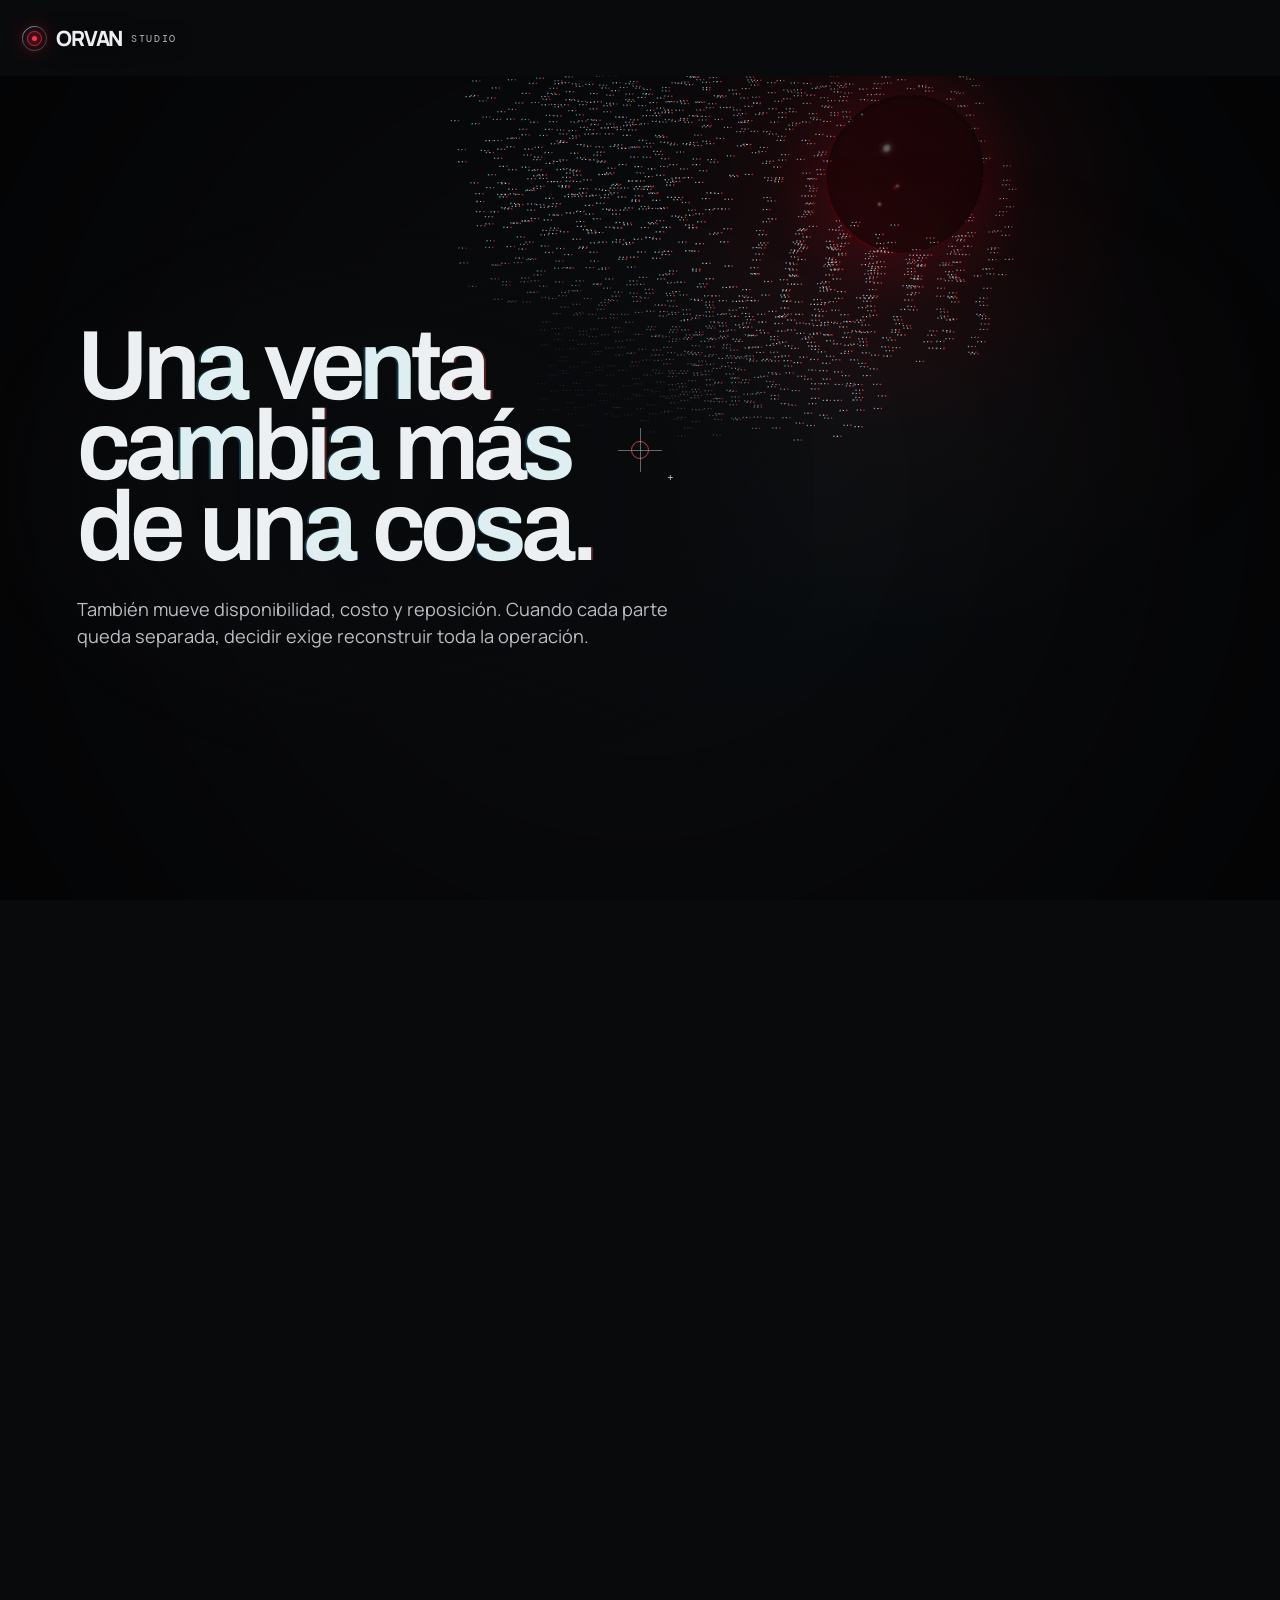
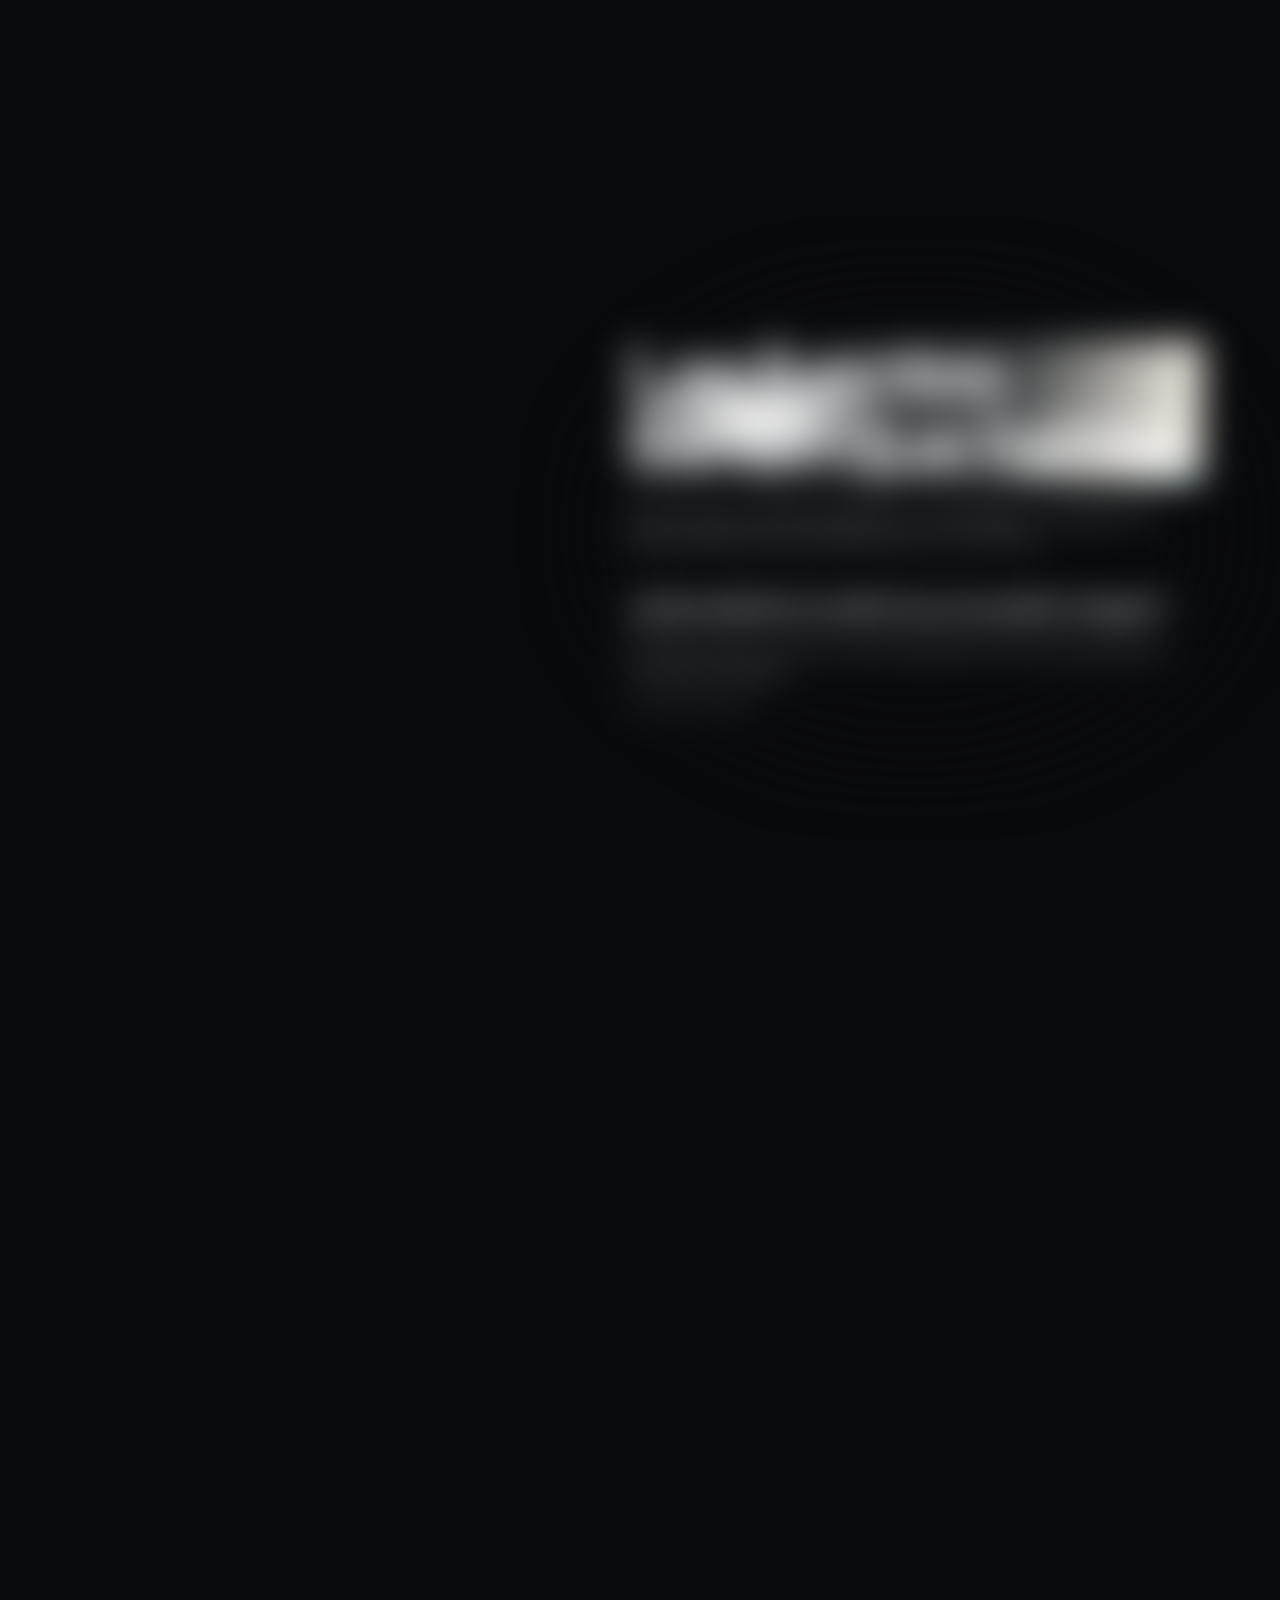
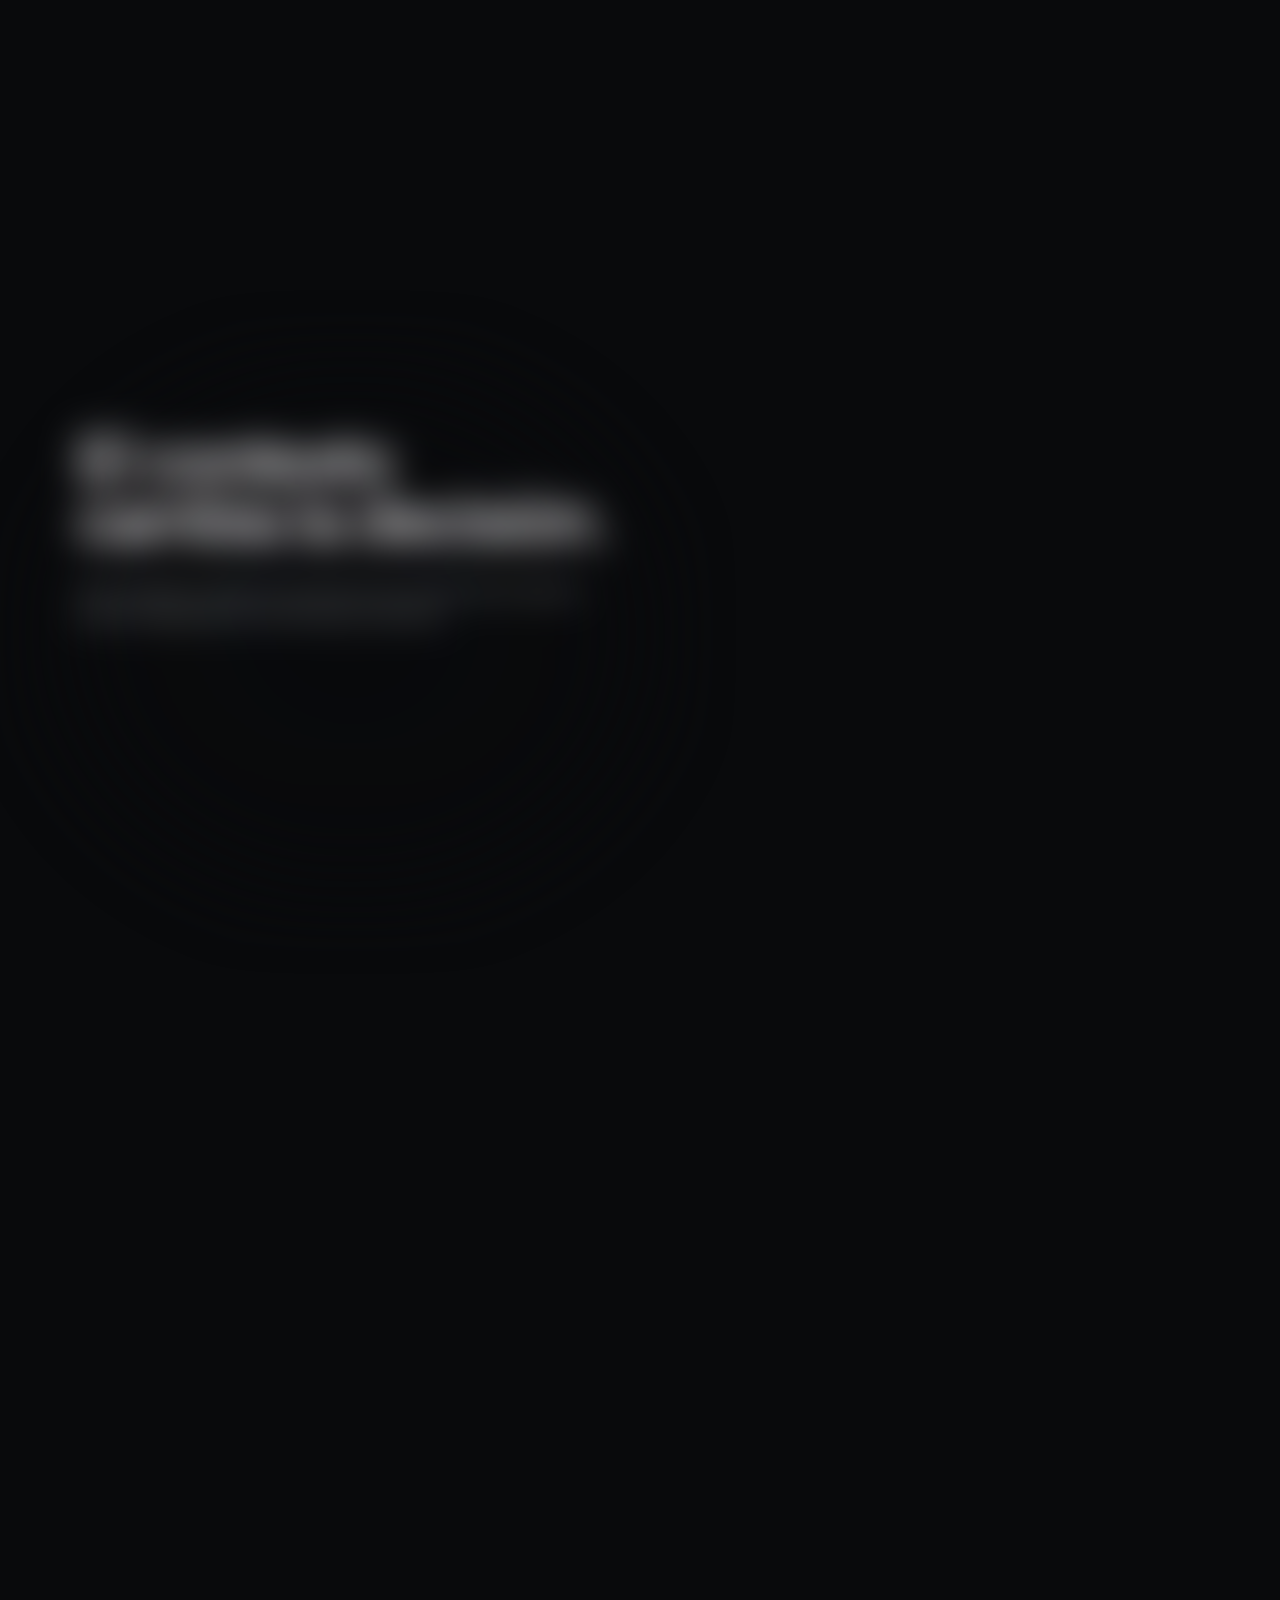
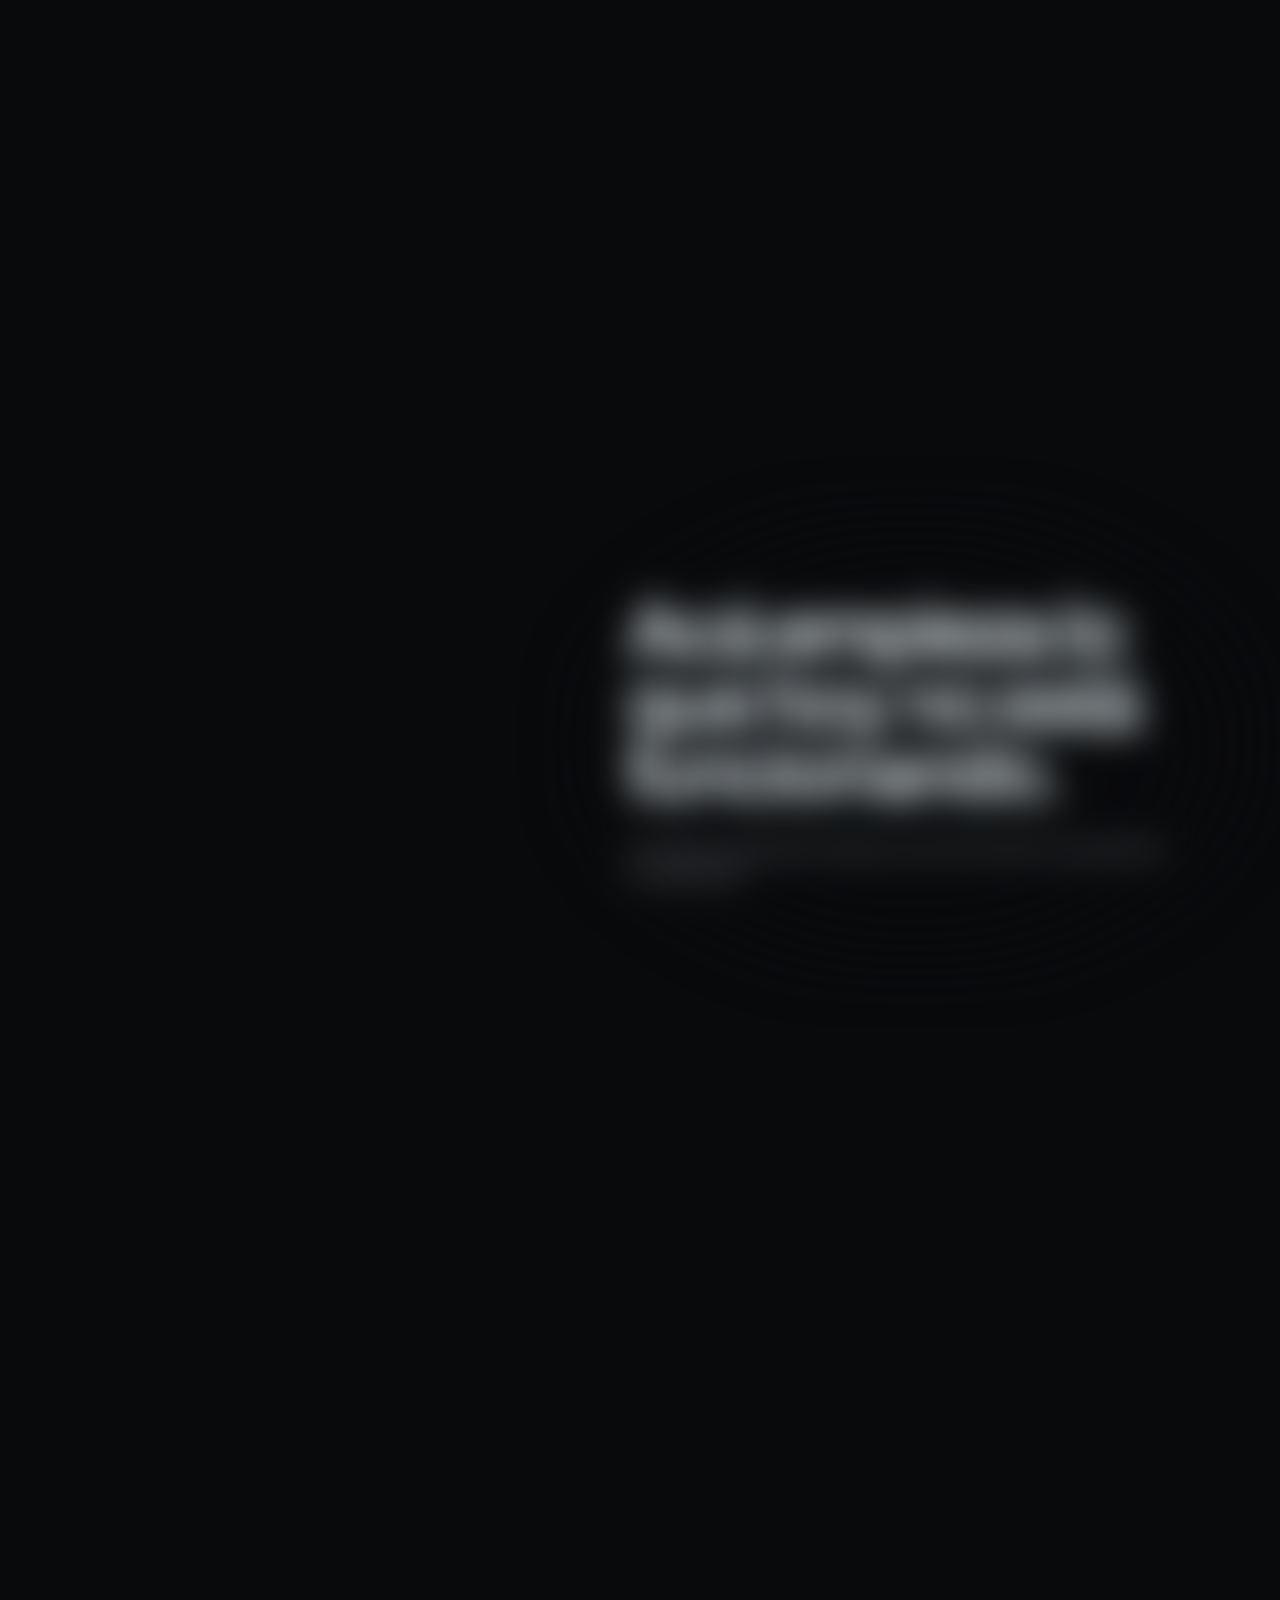
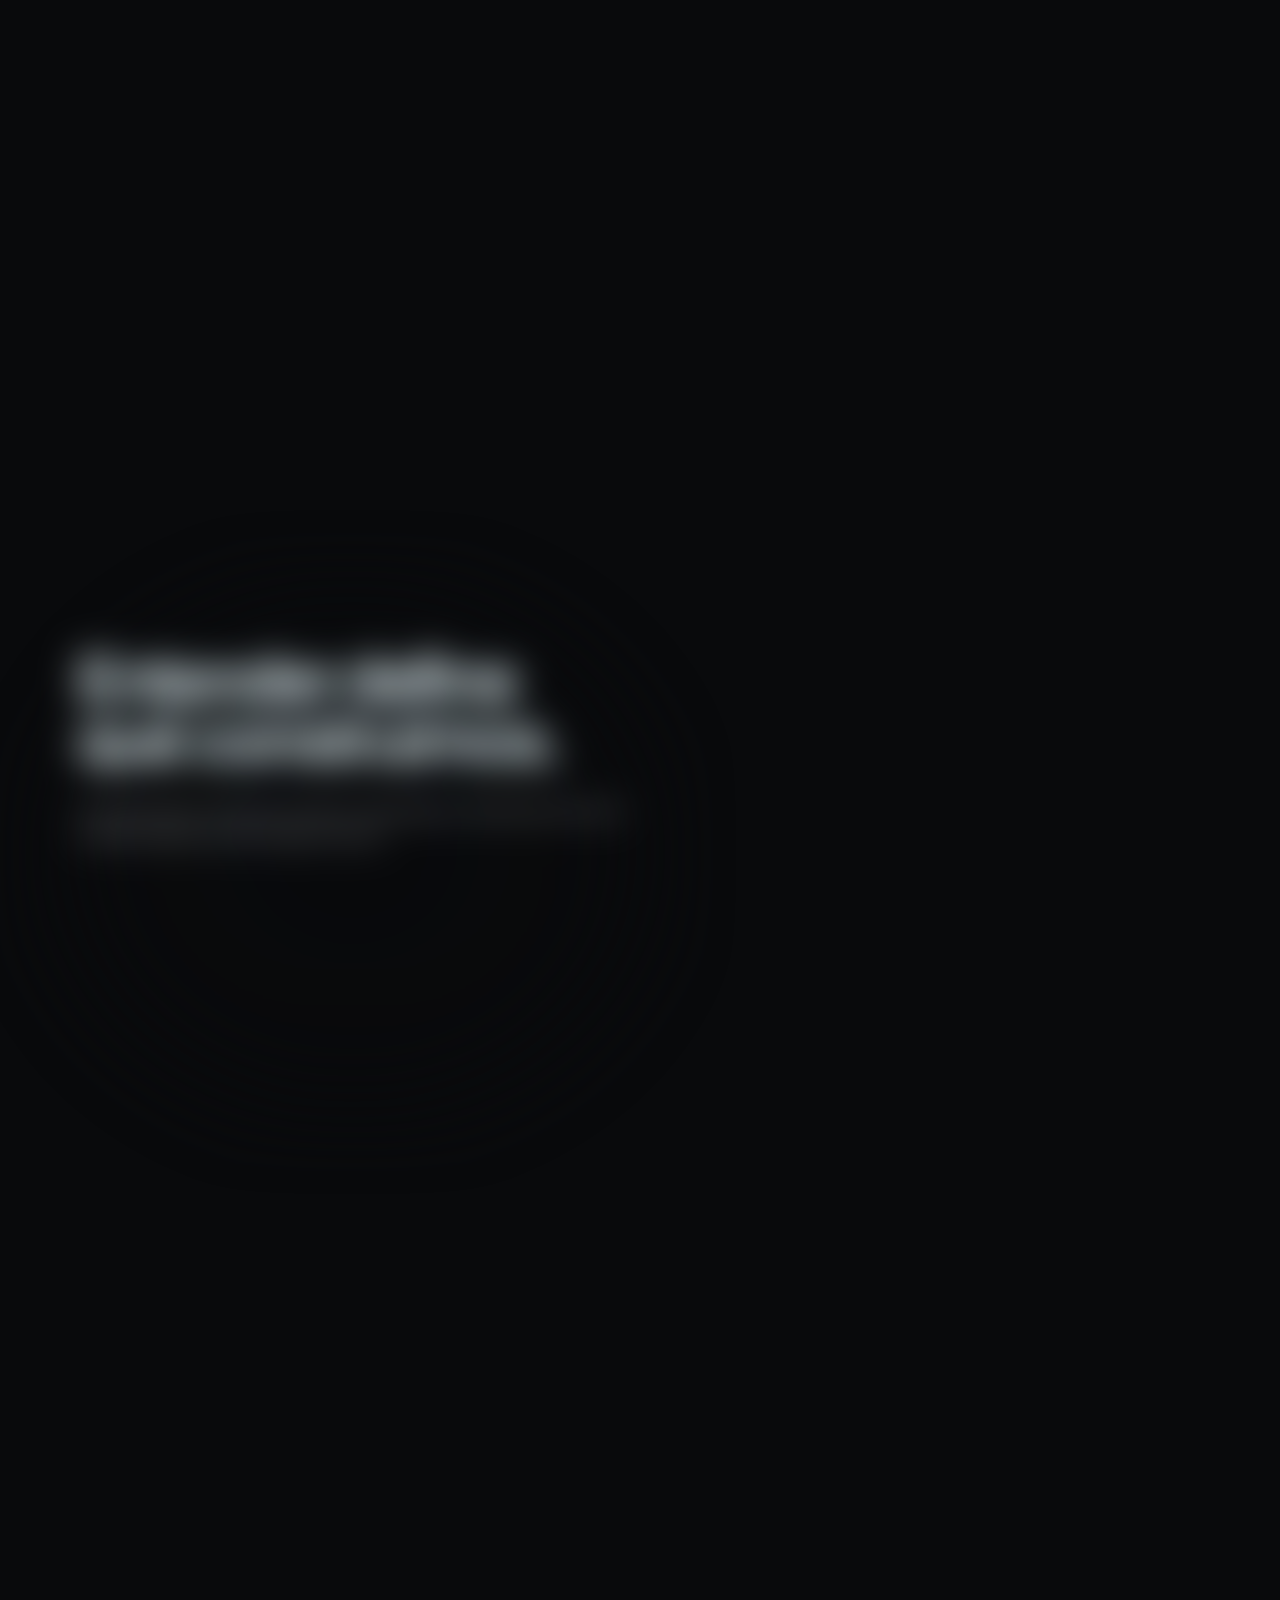
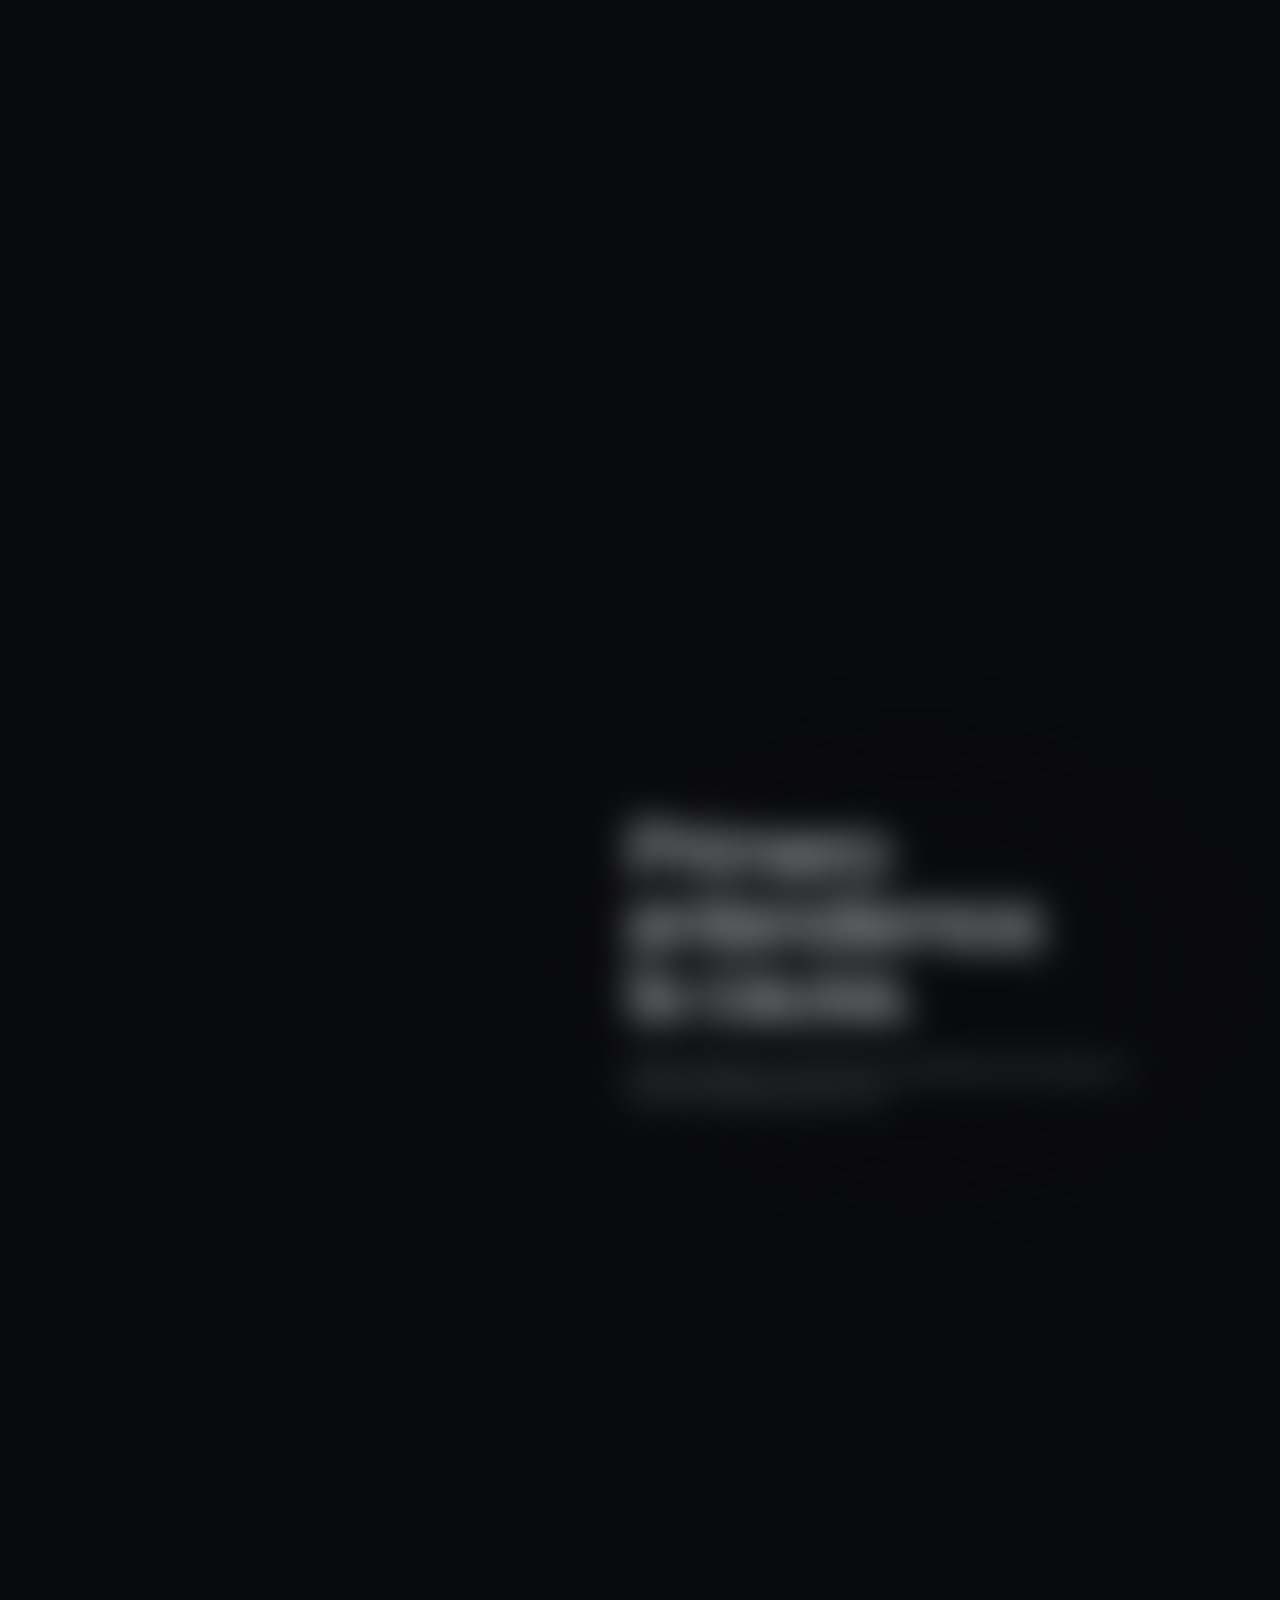
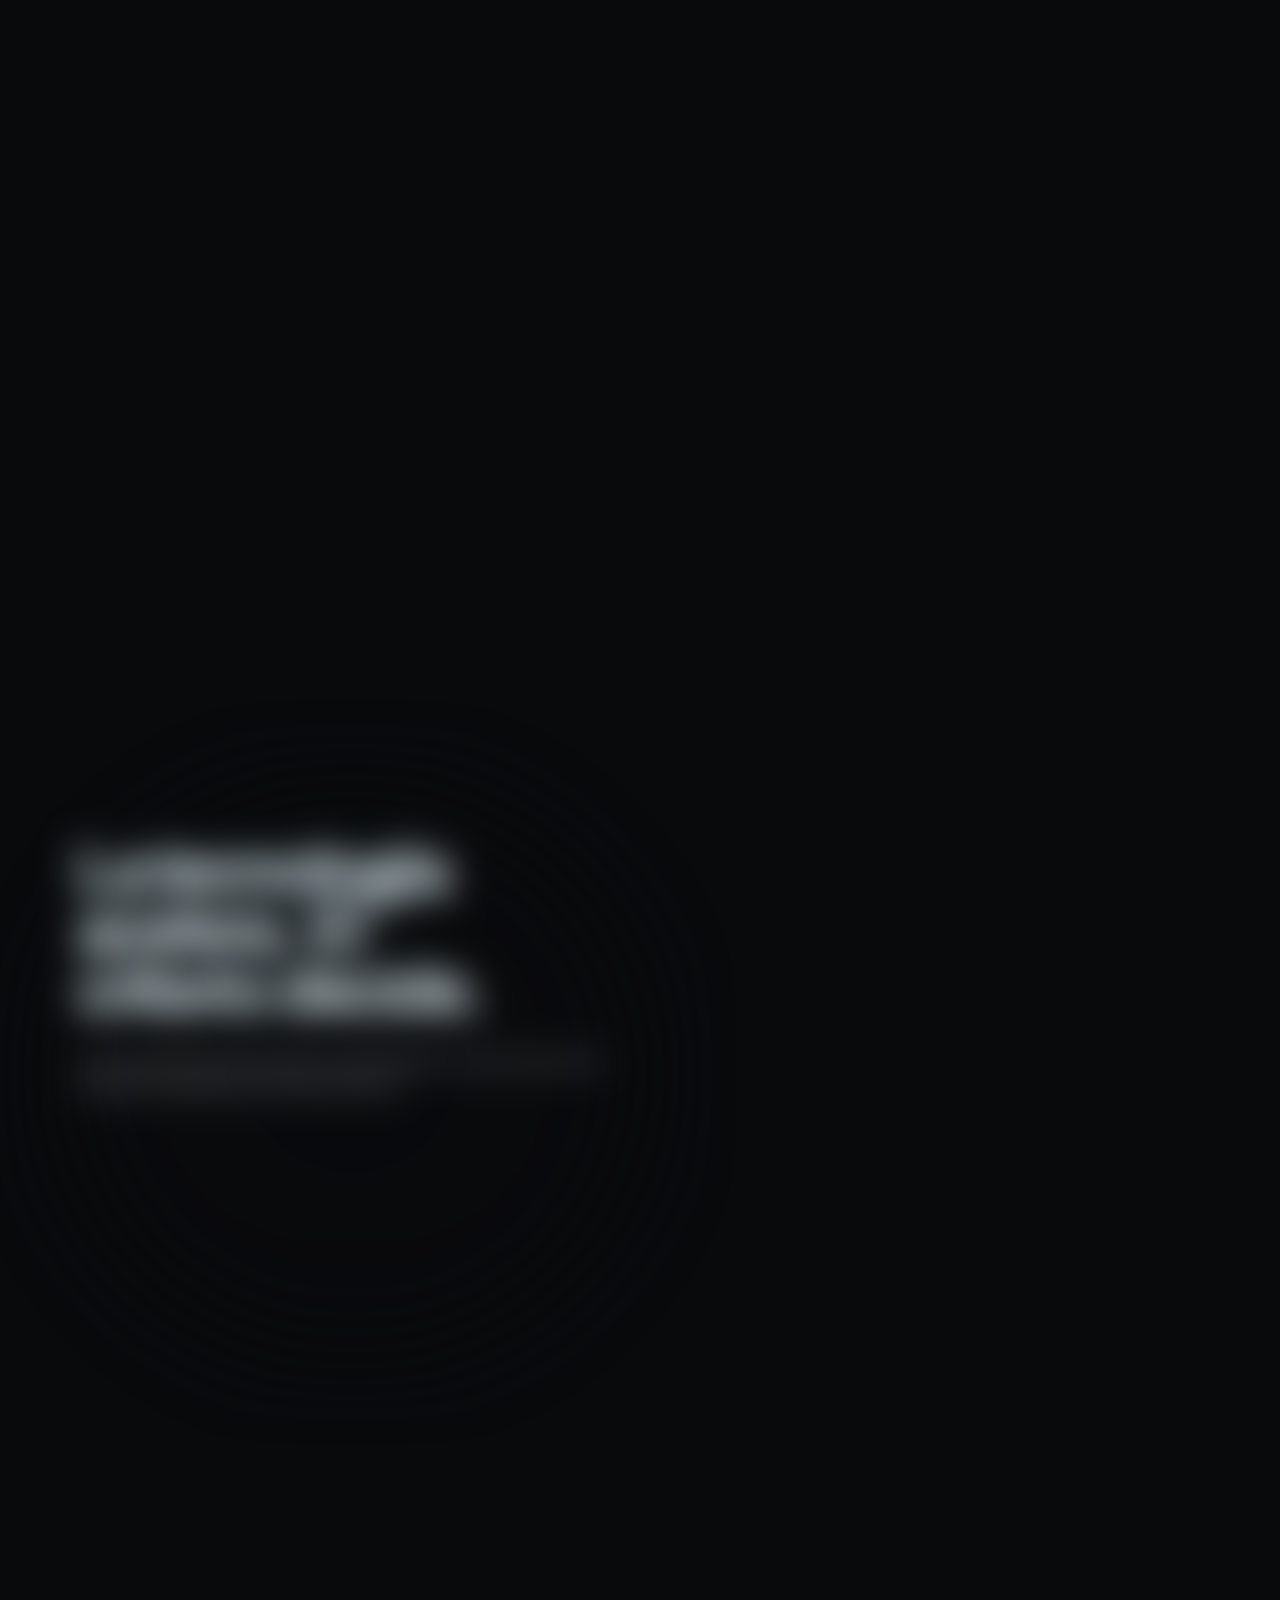
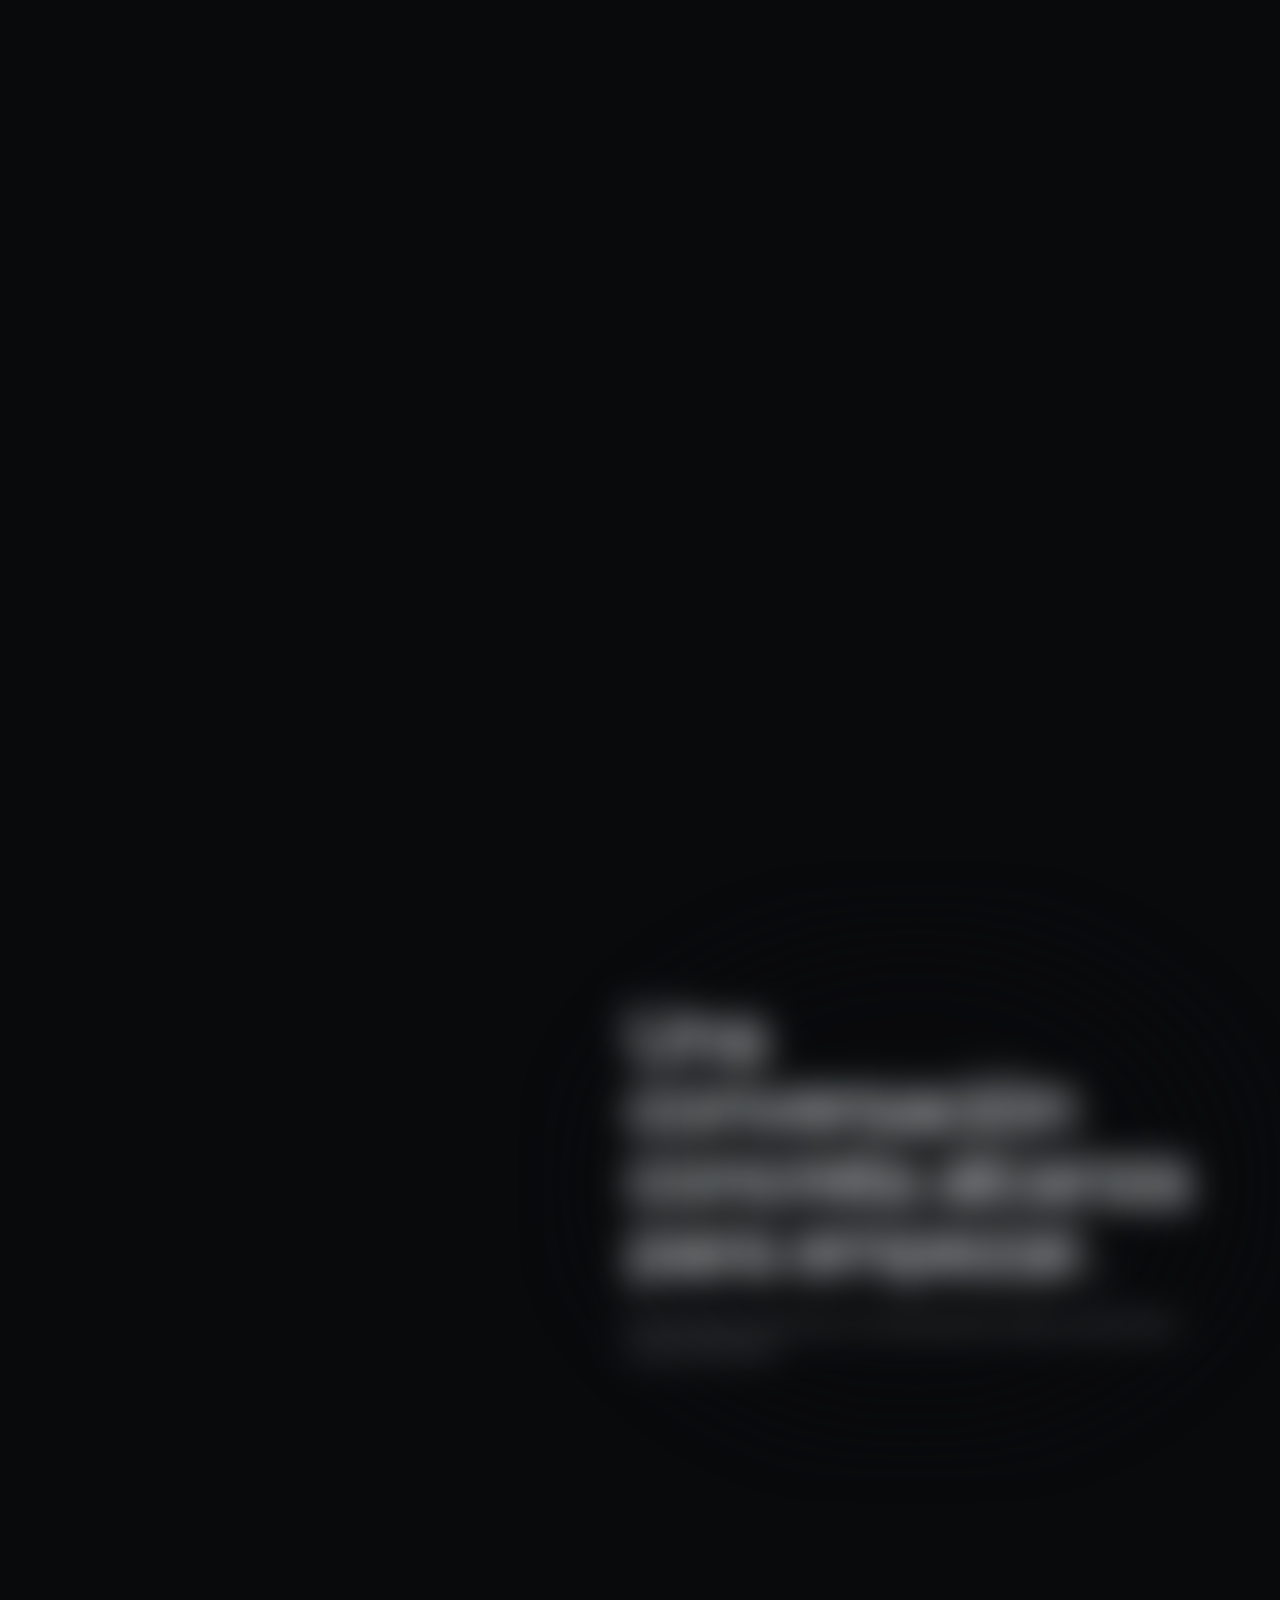
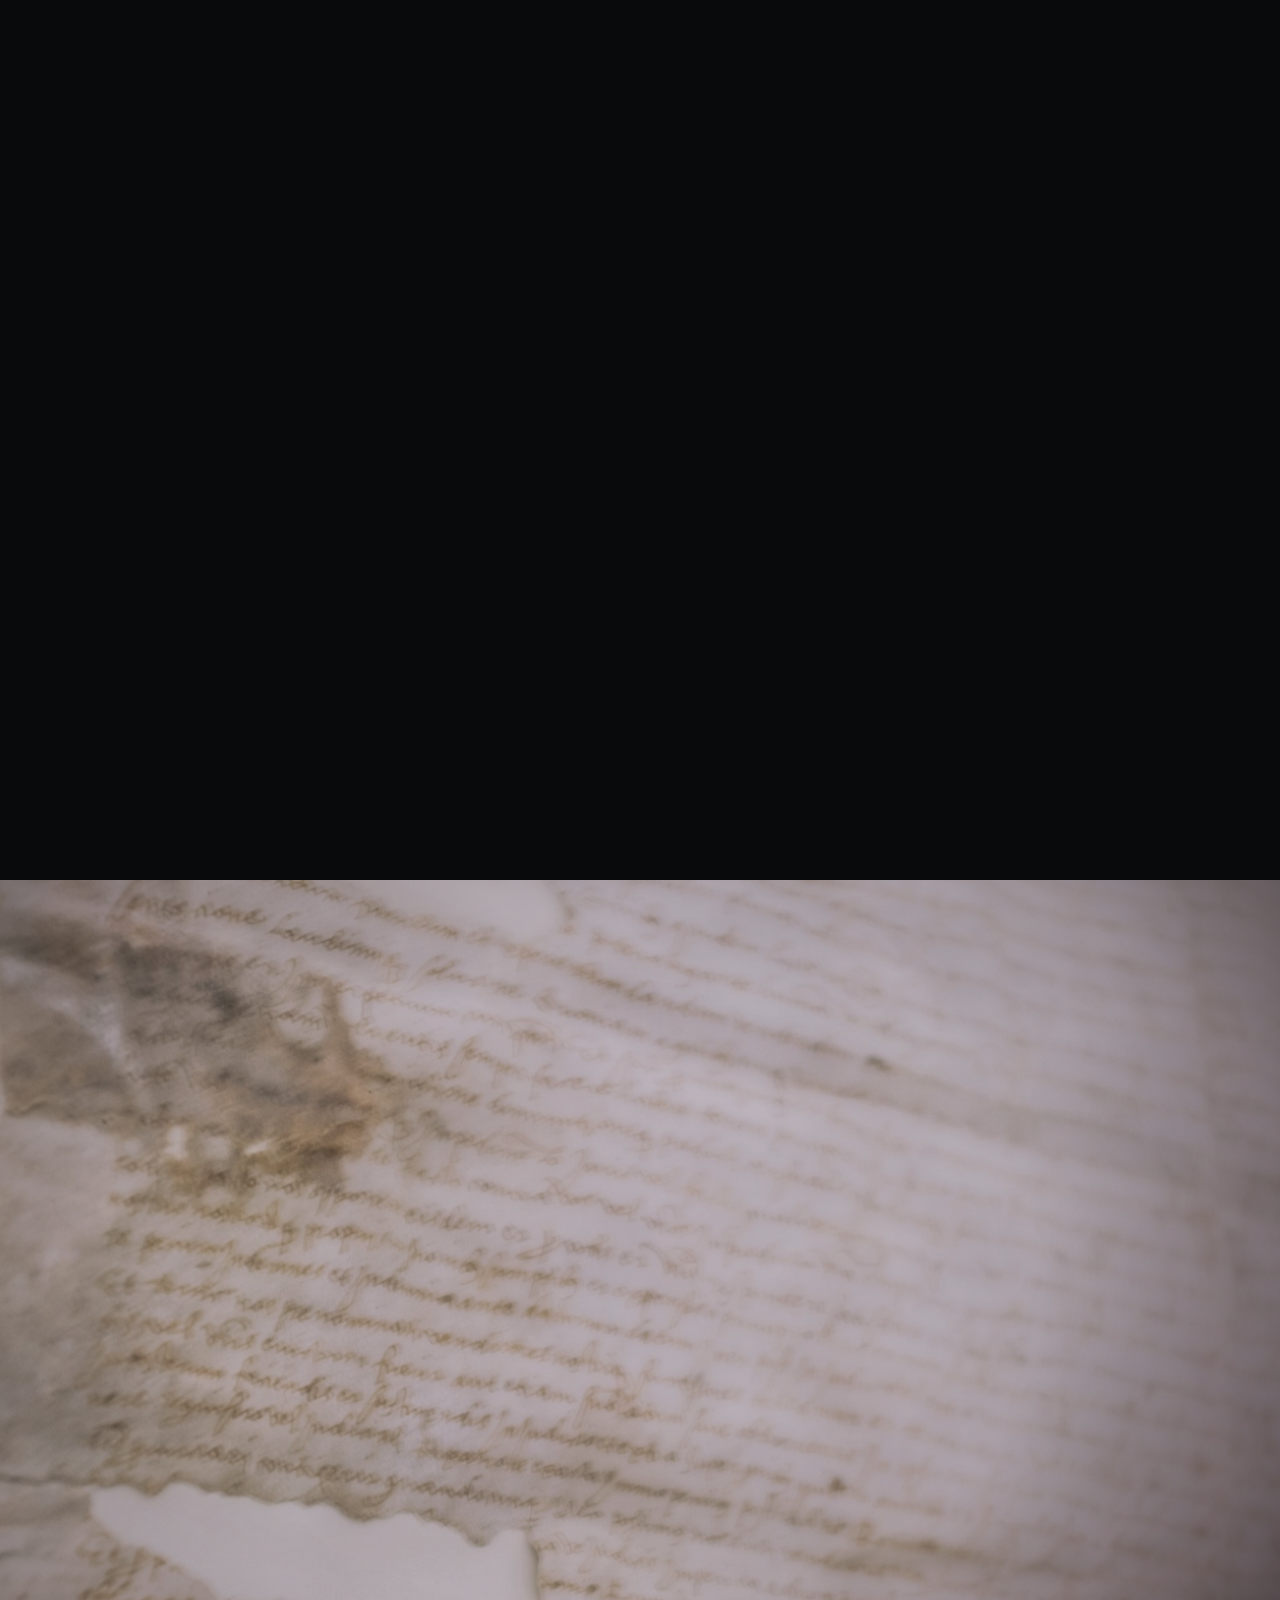
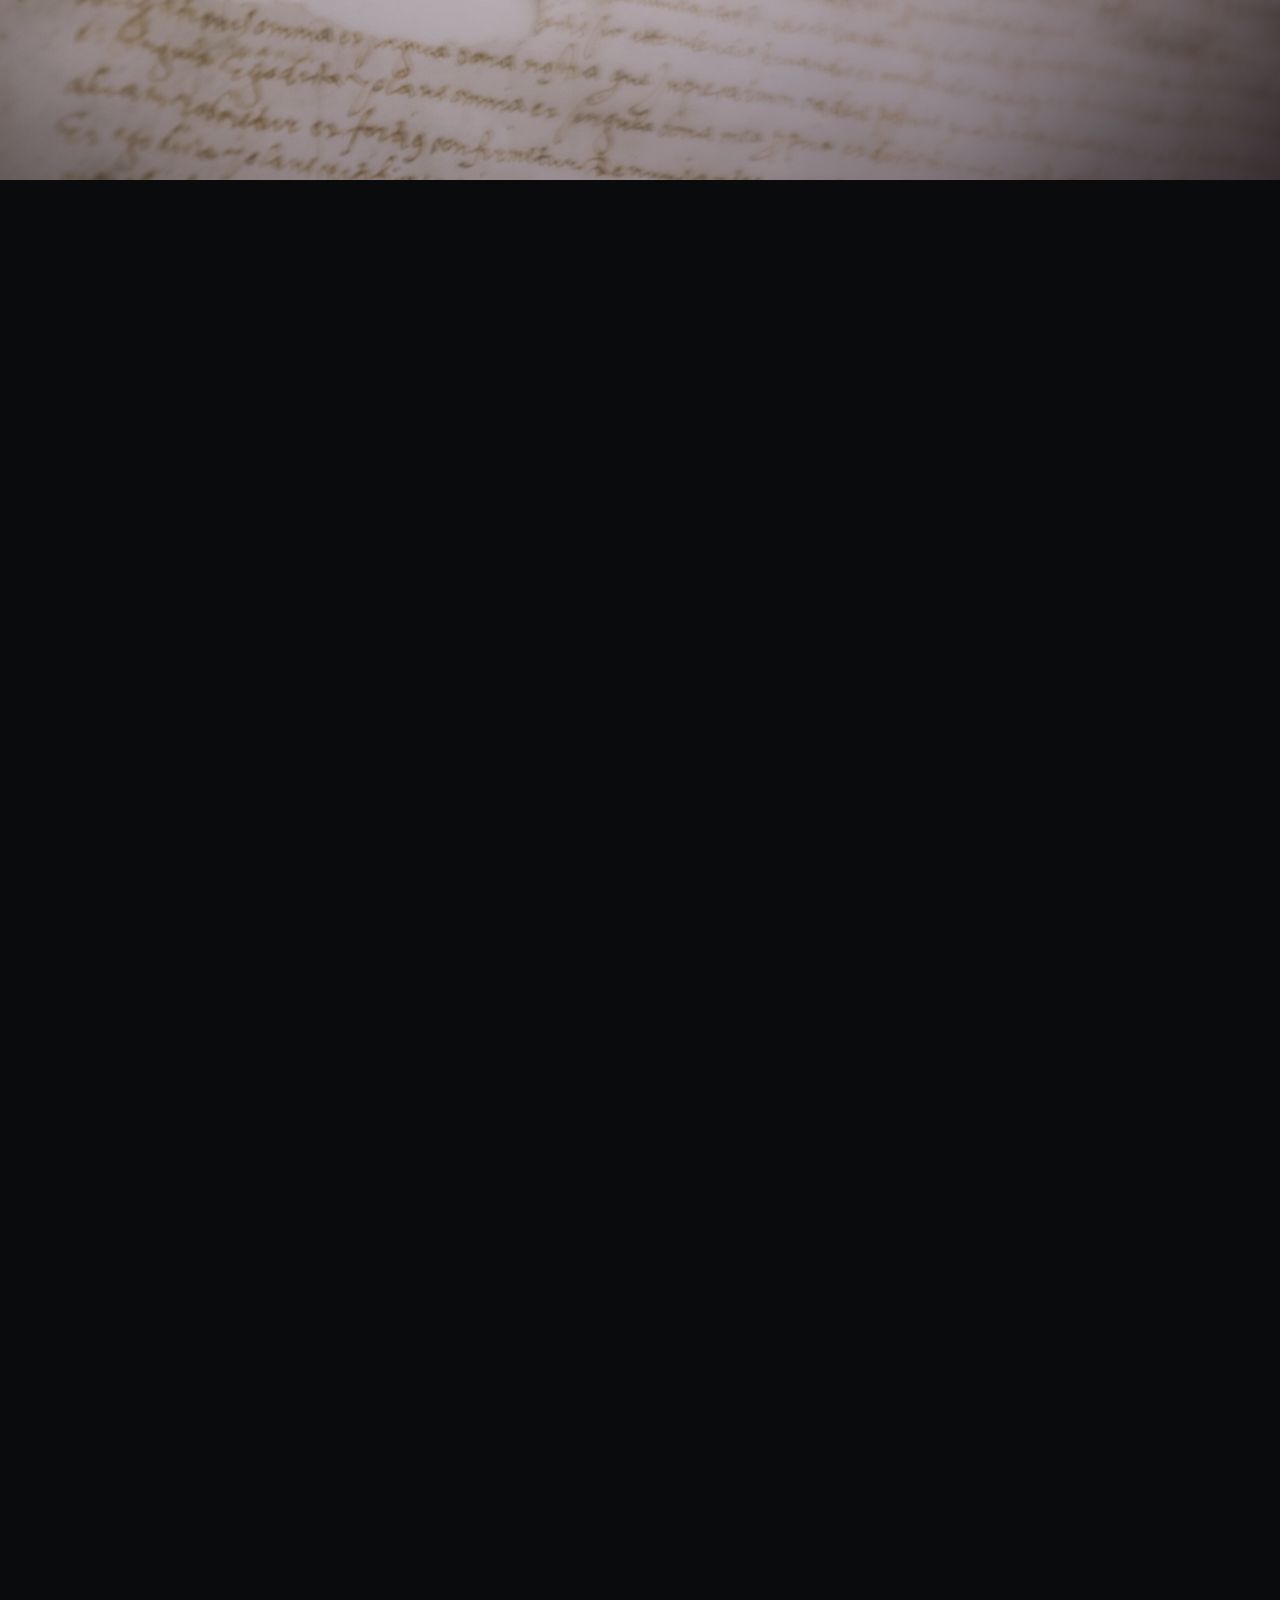
==== commit 8098c3ae: "deploy: enable canvas assets across CDN" ====
--- a/act.html
+++ b/act.html
@@ -7,10 +7,10 @@
     <meta name="theme-color" content="#070908" />
     <link rel="icon" href="data:image/svg+xml,%3Csvg xmlns='http://www.w3.org/2000/svg' viewBox='0 0 64 64'%3E%3Crect width='64' height='64' fill='%23070908'/%3E%3Cpath d='M11 12h12l9 26 9-26h12L37 52H27z' fill='%23b9efb2'/%3E%3C/svg%3E" />
     <title>ORVAN — Sistema vivo</title>
-    <script type="module" crossorigin src="./assets/act-Dk7hLdXe.js"></script>
+    <script type="module" crossorigin src="./assets/act-DCPqIbJ8.js"></script>
     <link rel="modulepreload" crossorigin href="./assets/jsx-runtime-n5LQ9ujS.js">
     <link rel="modulepreload" crossorigin href="./assets/client-CB8it3IZ.js">
-    <link rel="modulepreload" crossorigin href="./assets/world-b-DH9euTL4.js">
+    <link rel="modulepreload" crossorigin href="./assets/world-b-DfRaPI30.js">
     <link rel="stylesheet" crossorigin href="./assets/world-b-Dh2fb4-B.css">
   </head>
   <body>
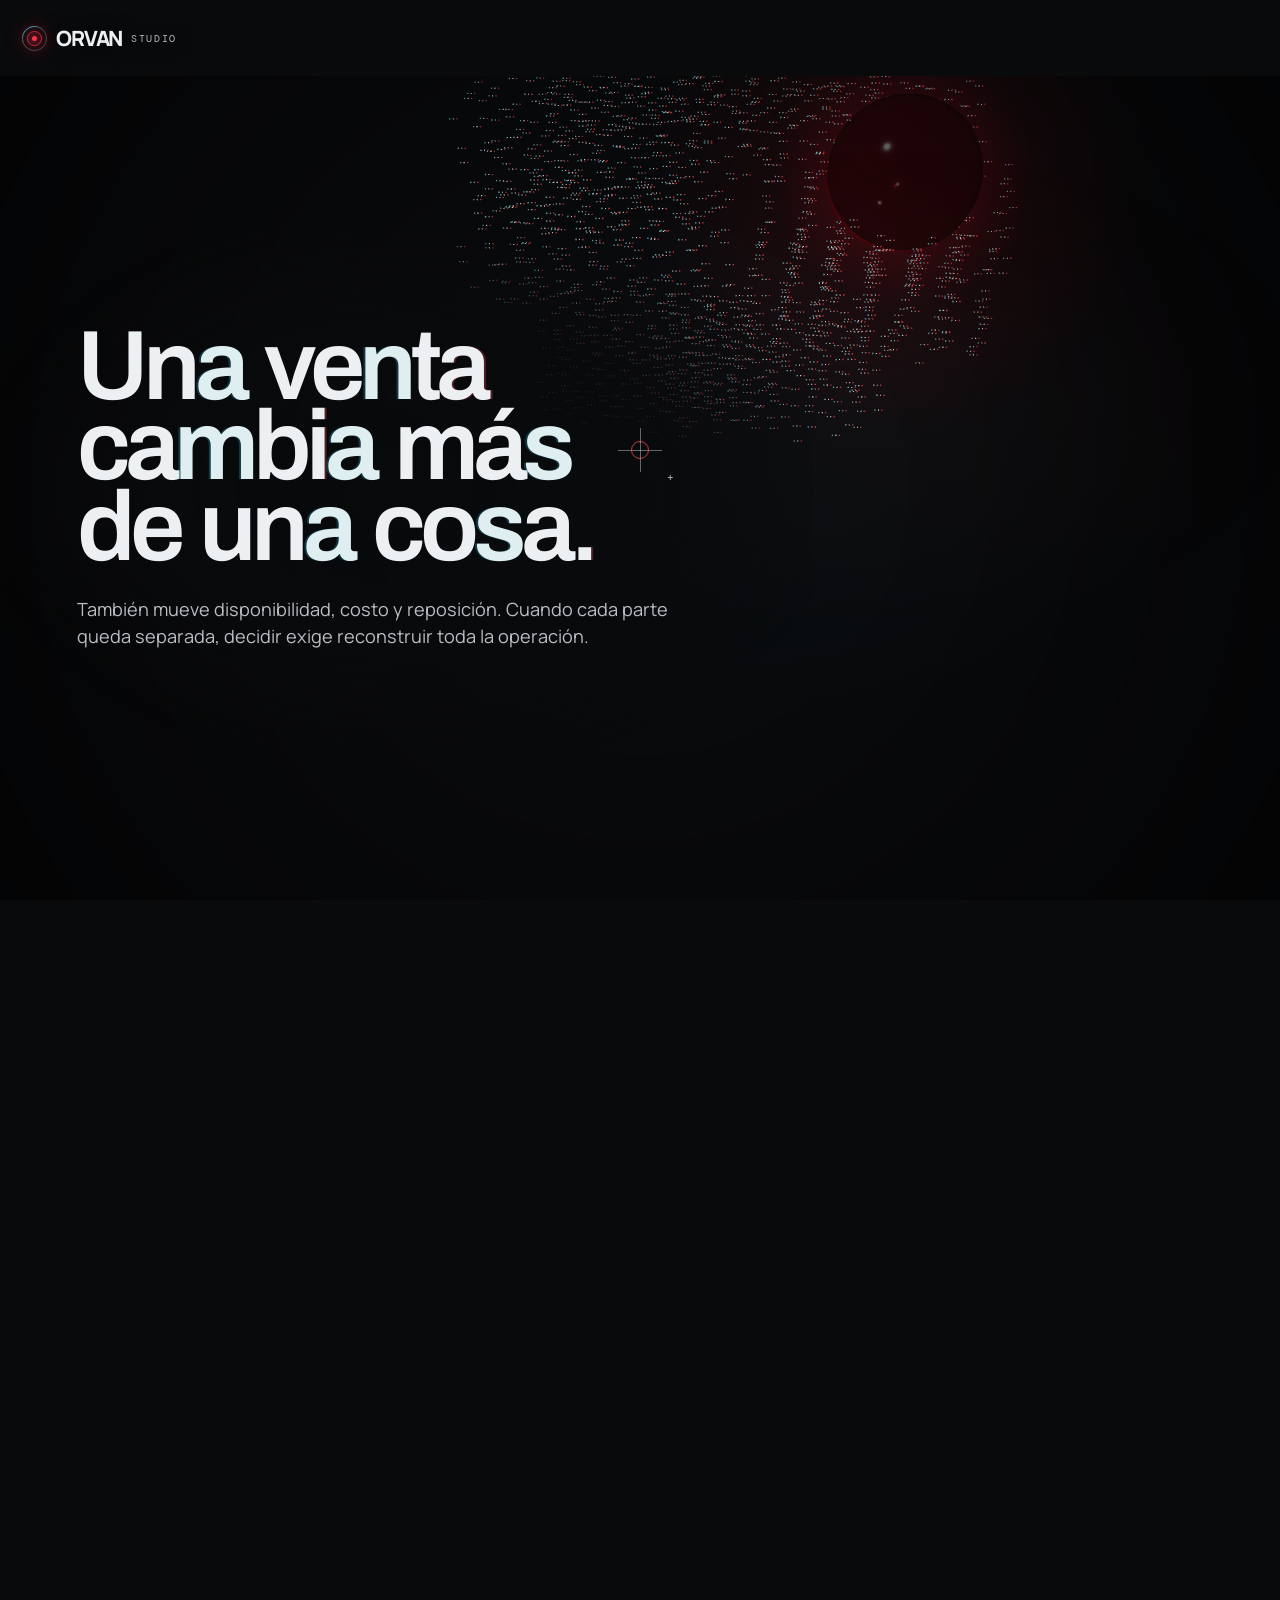
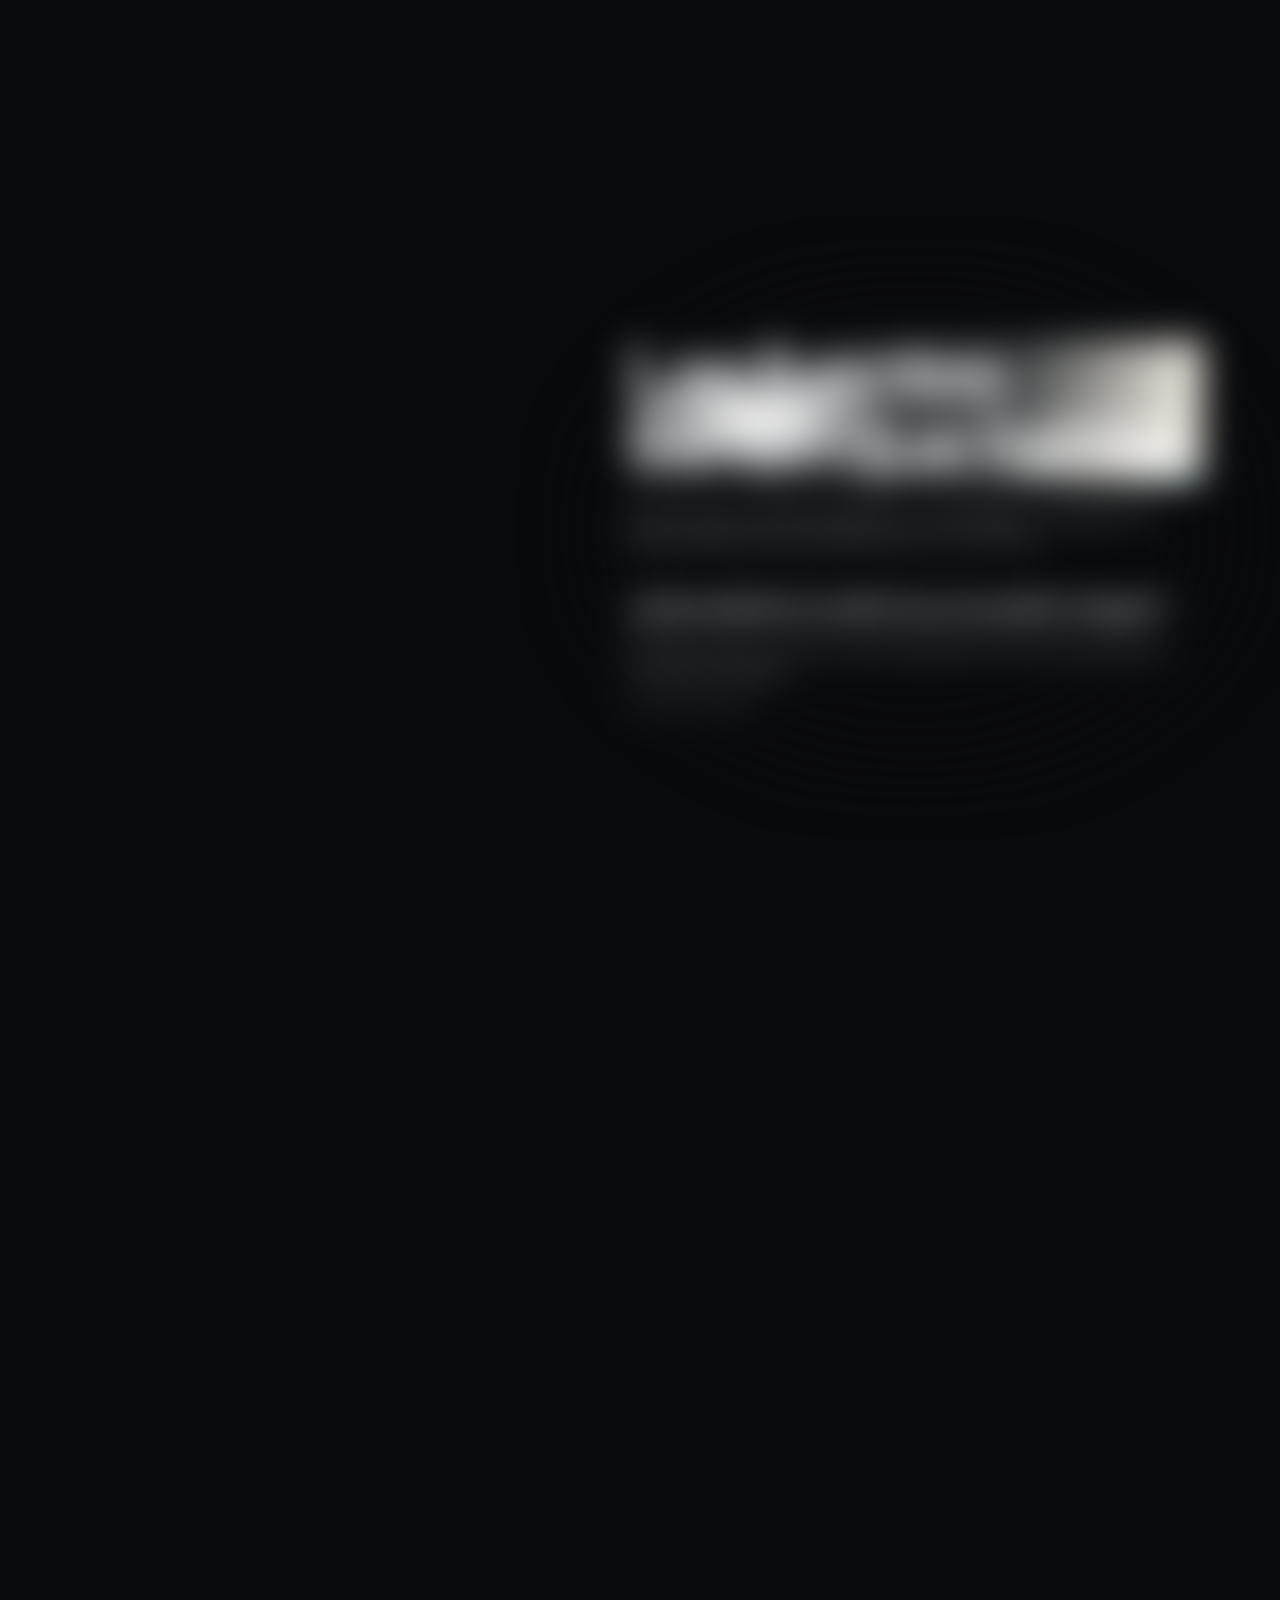
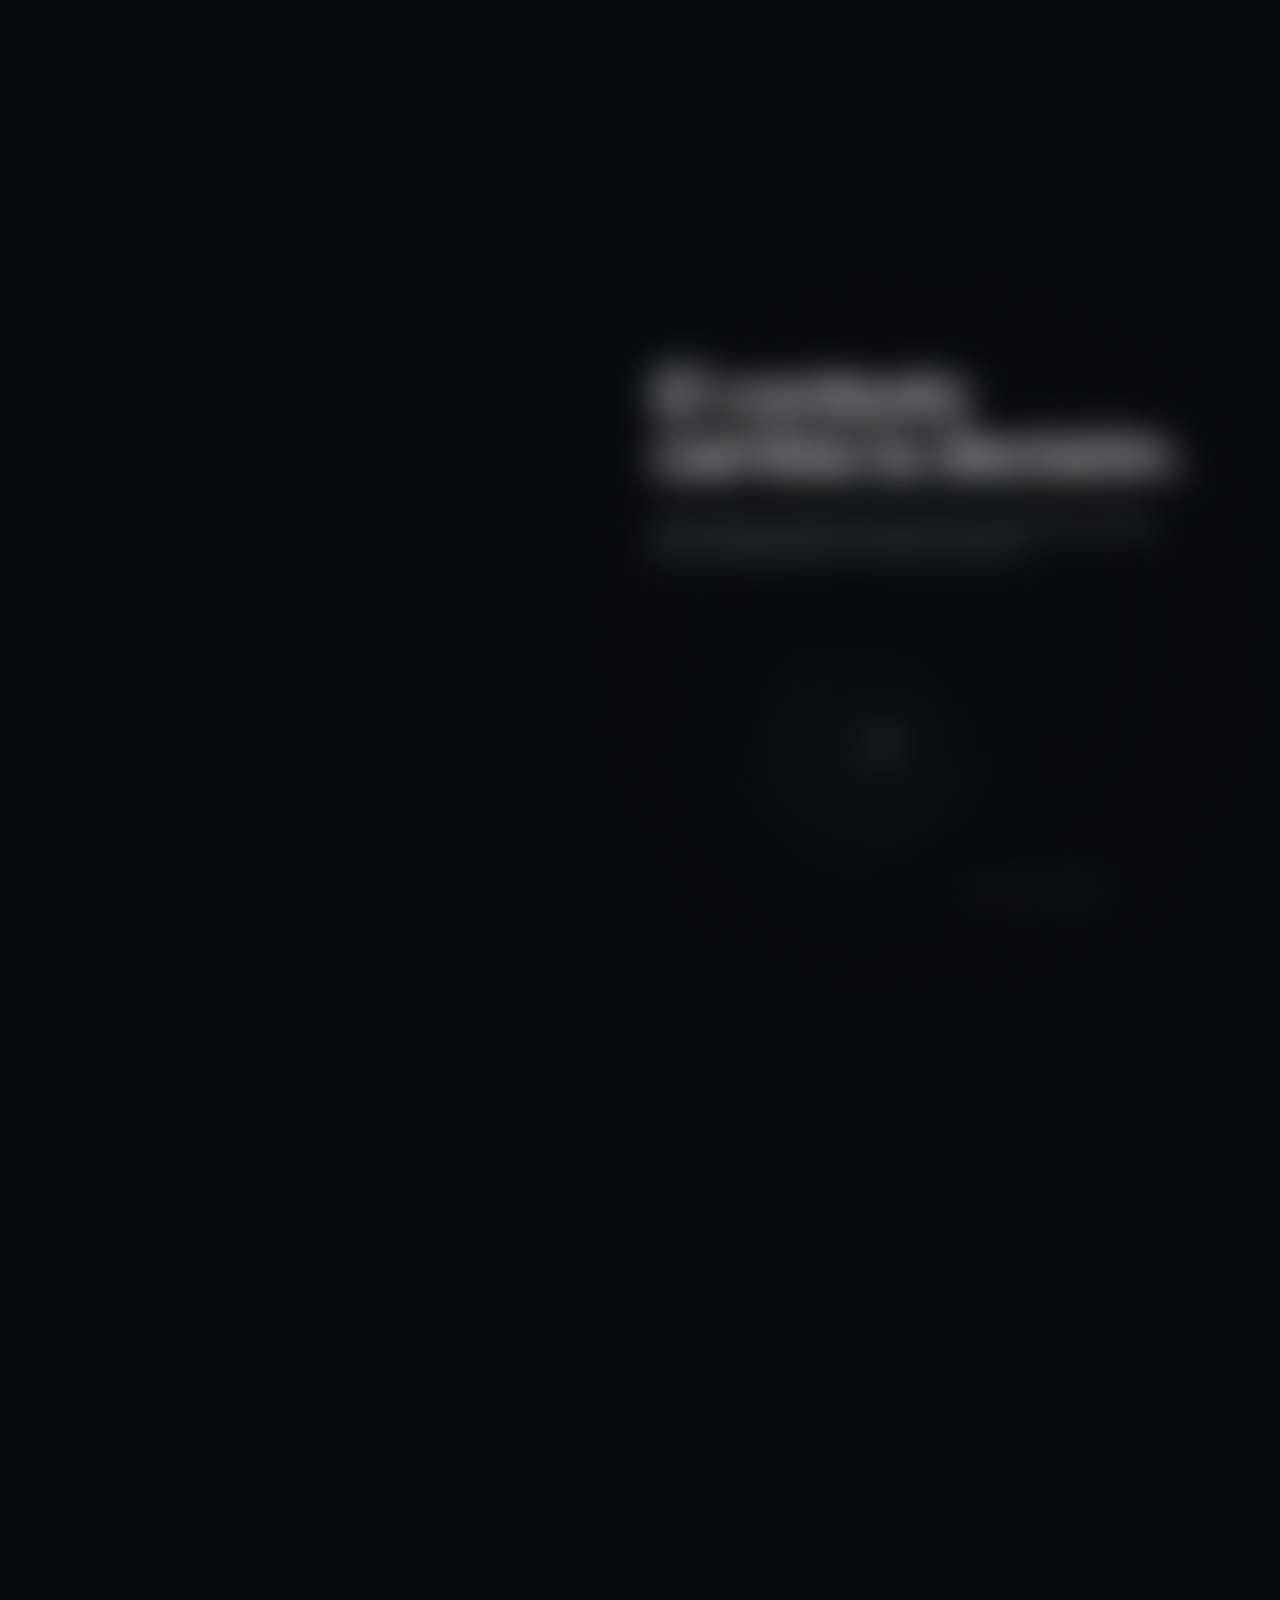
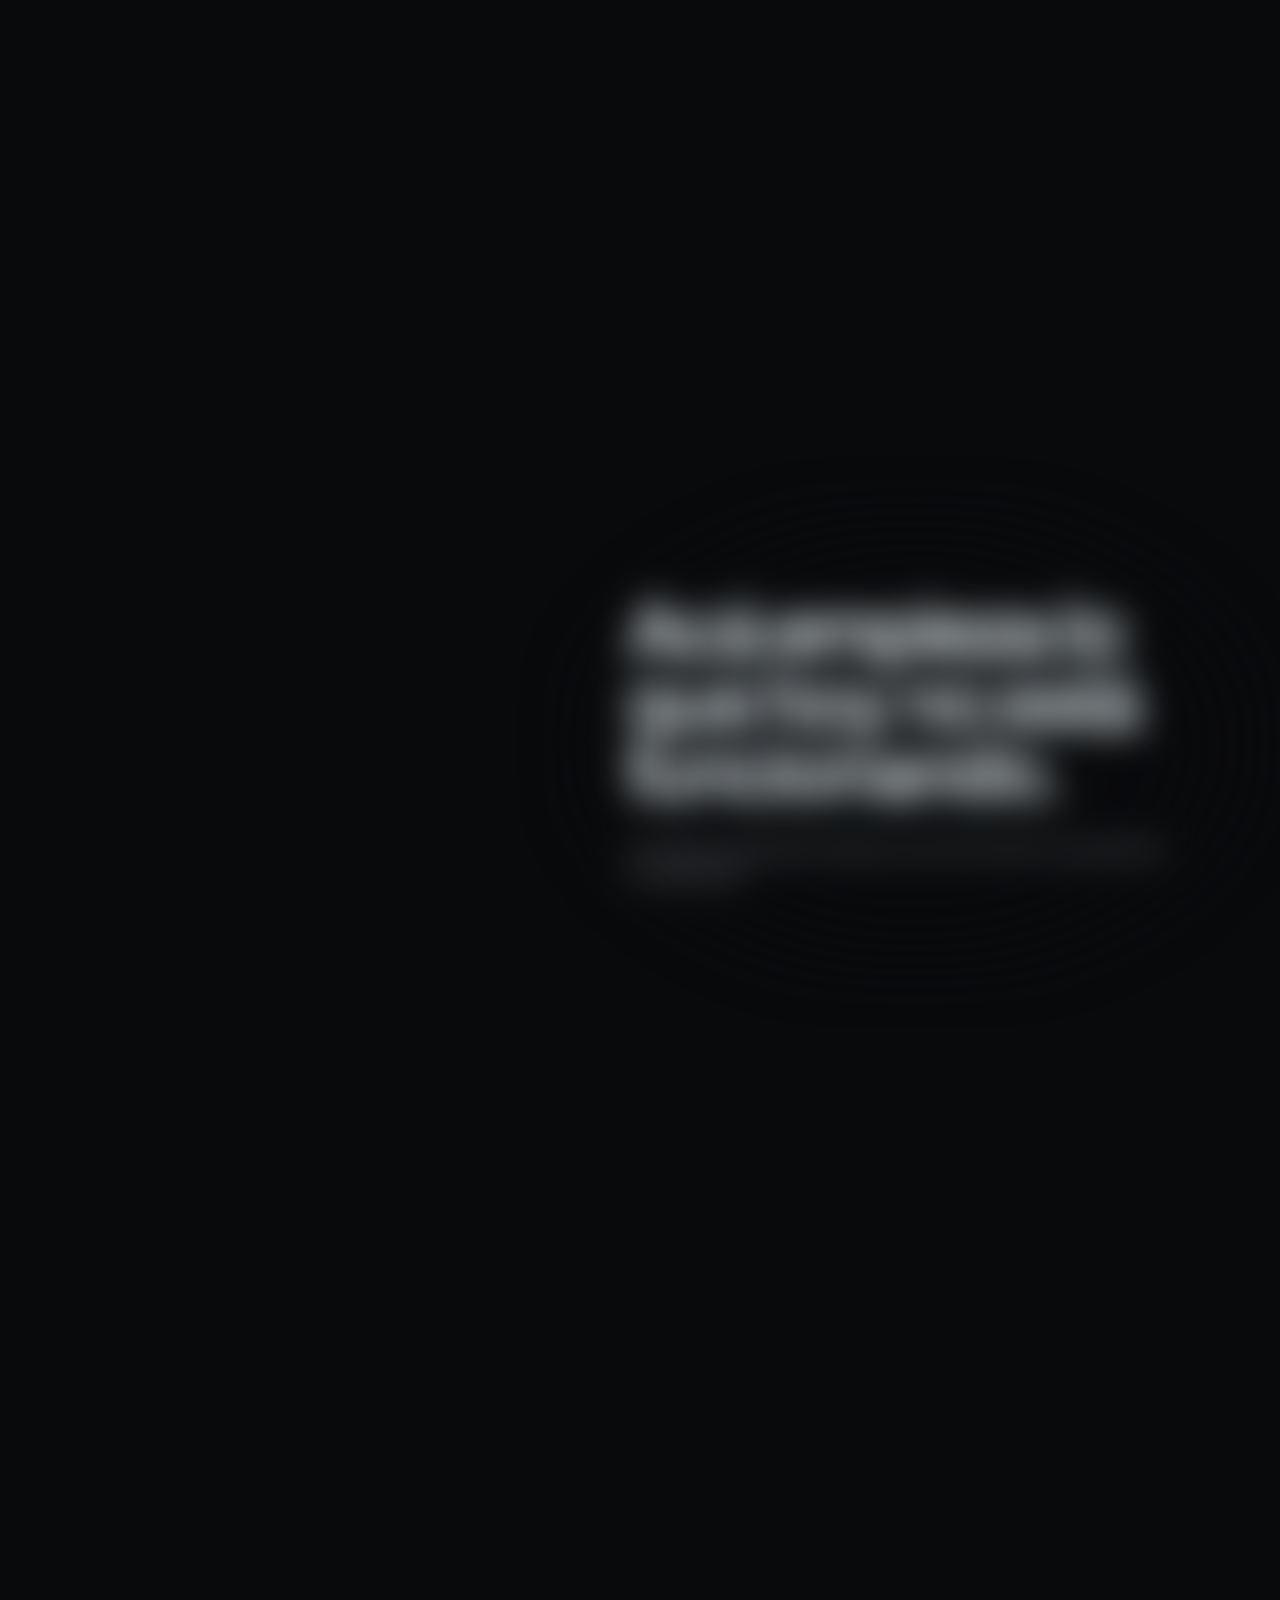
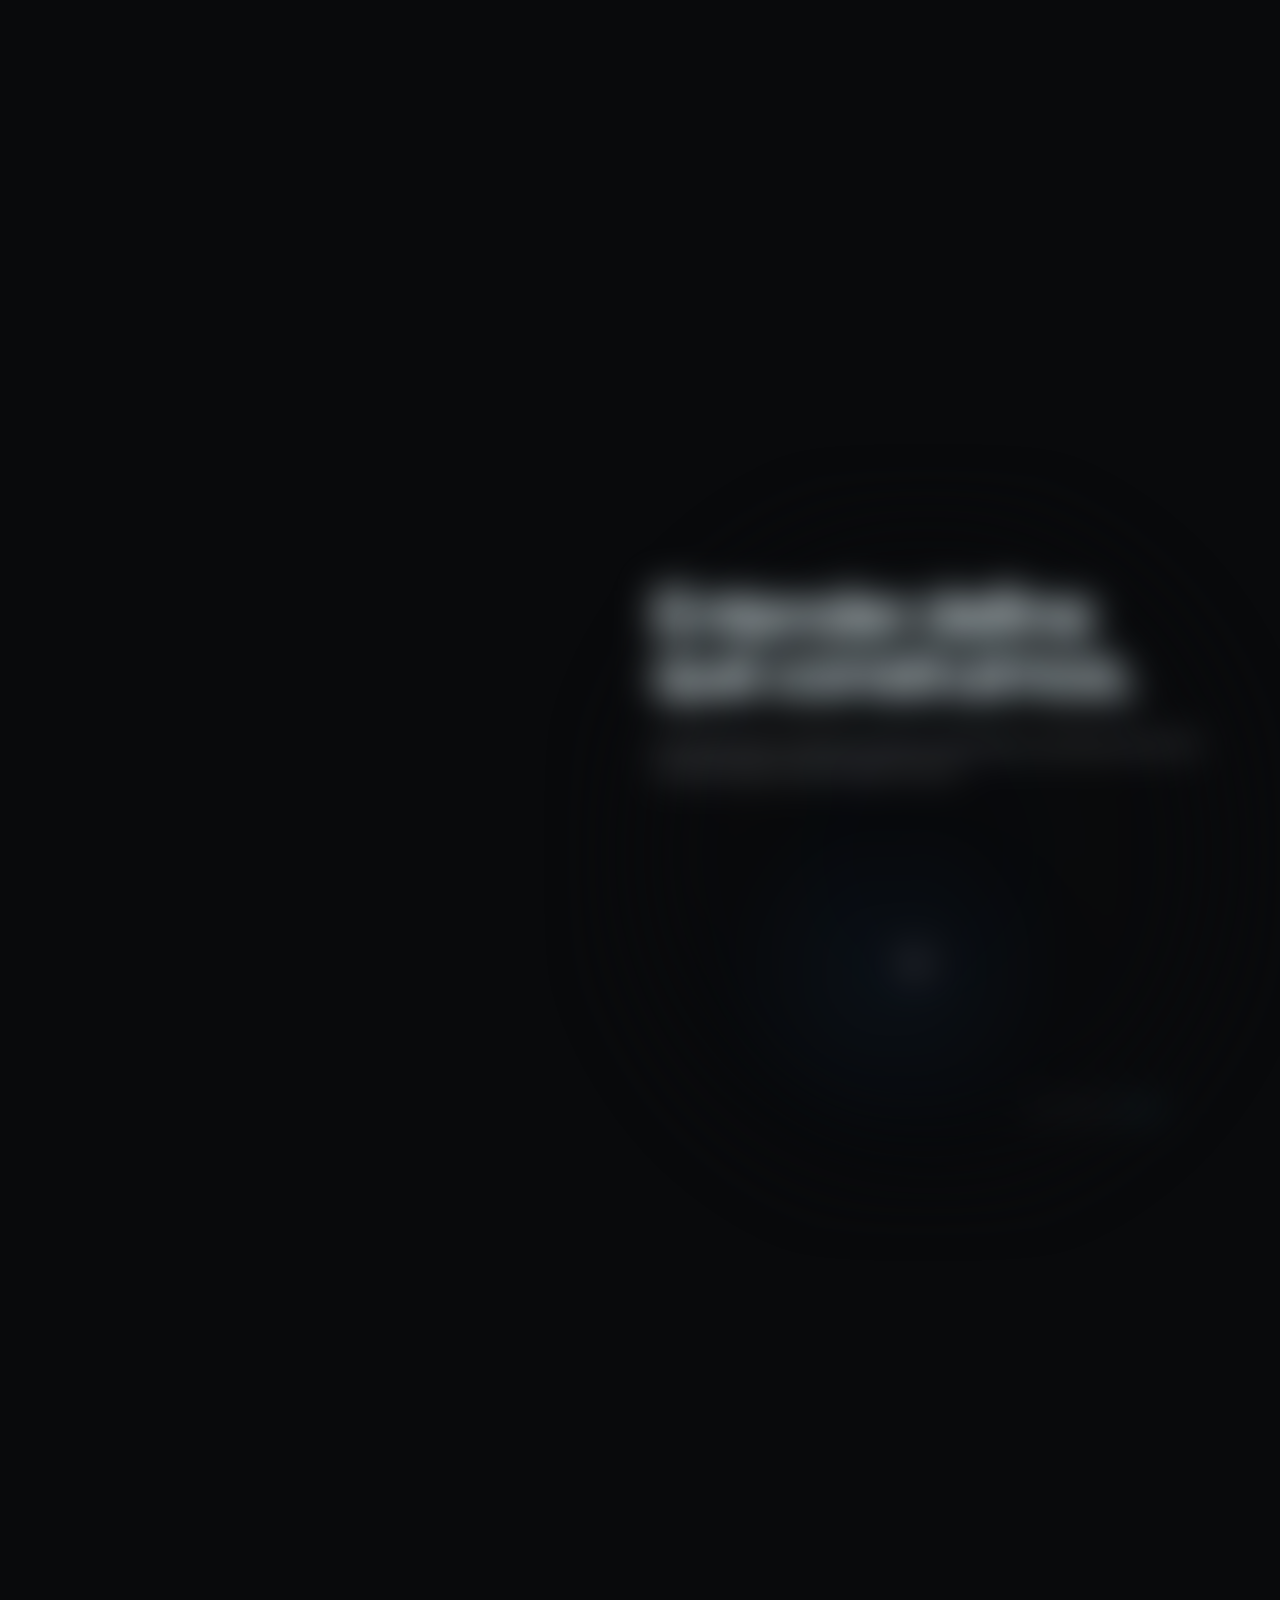
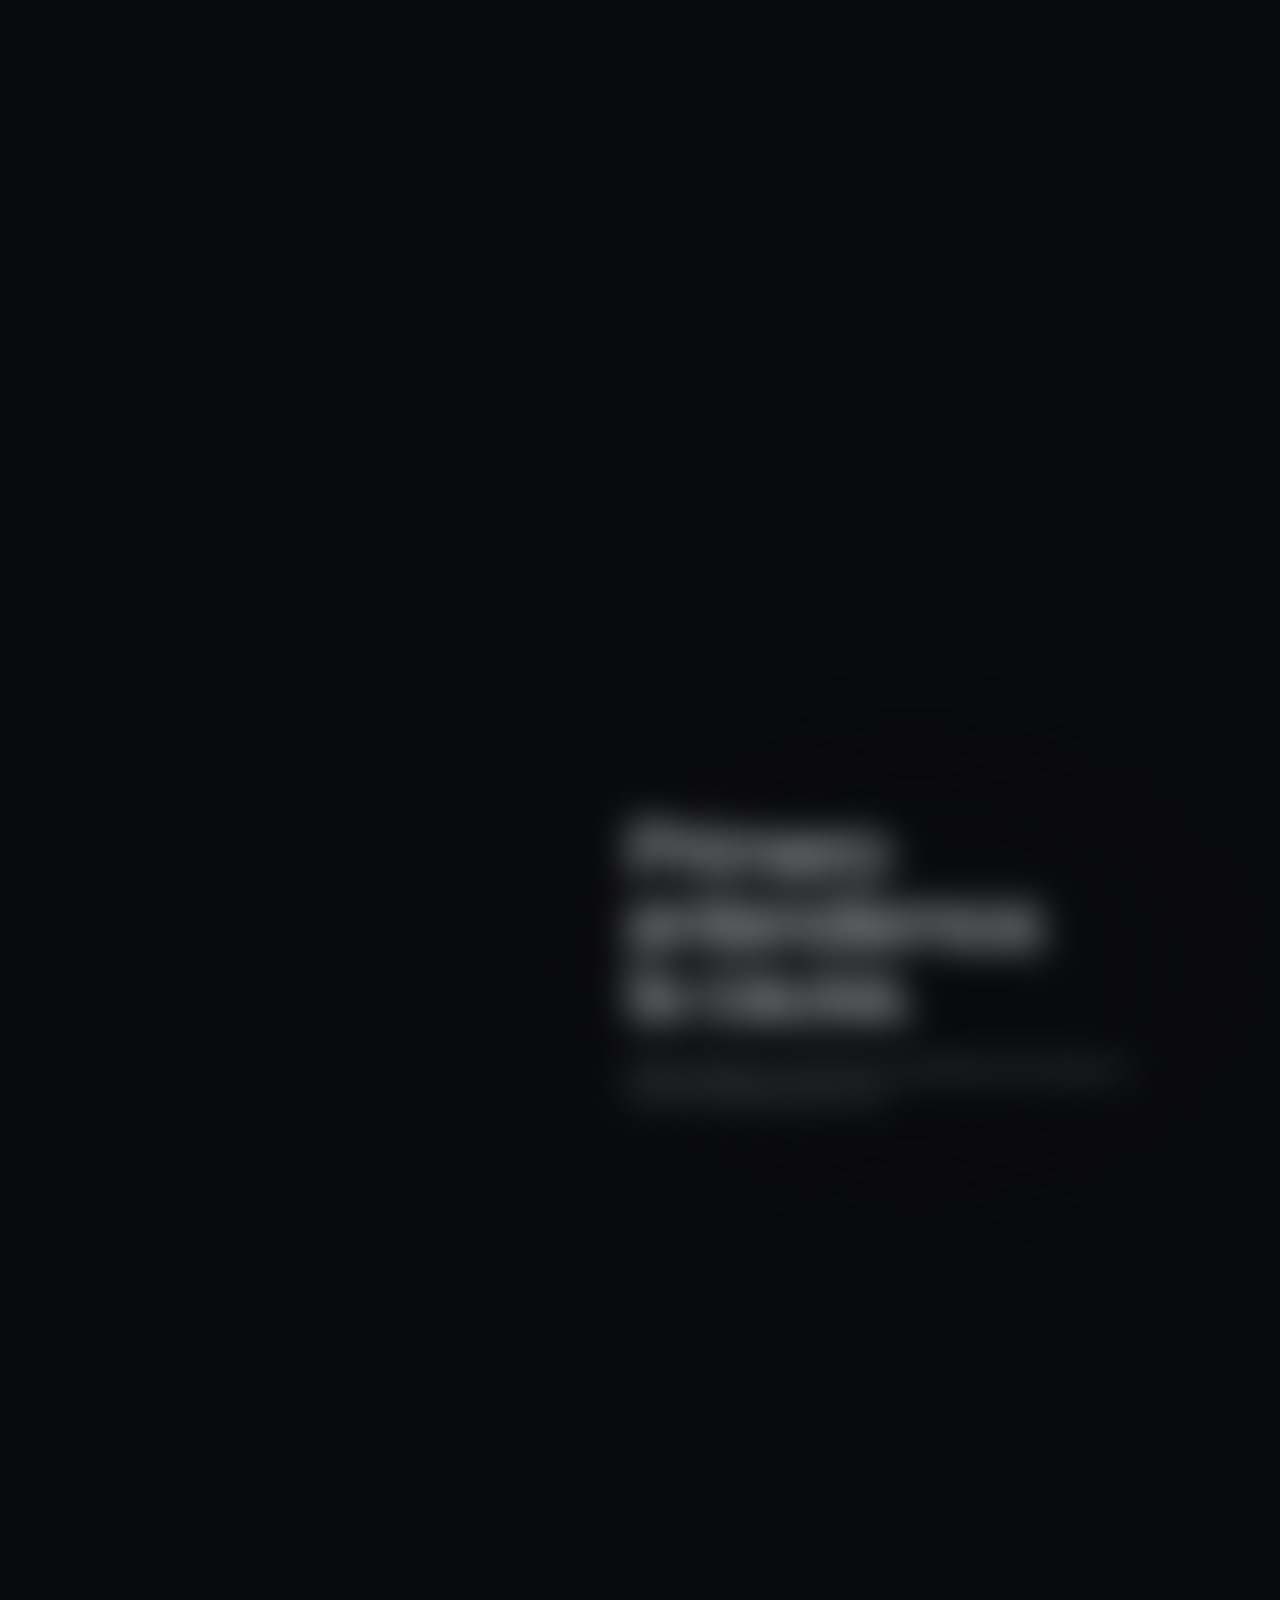
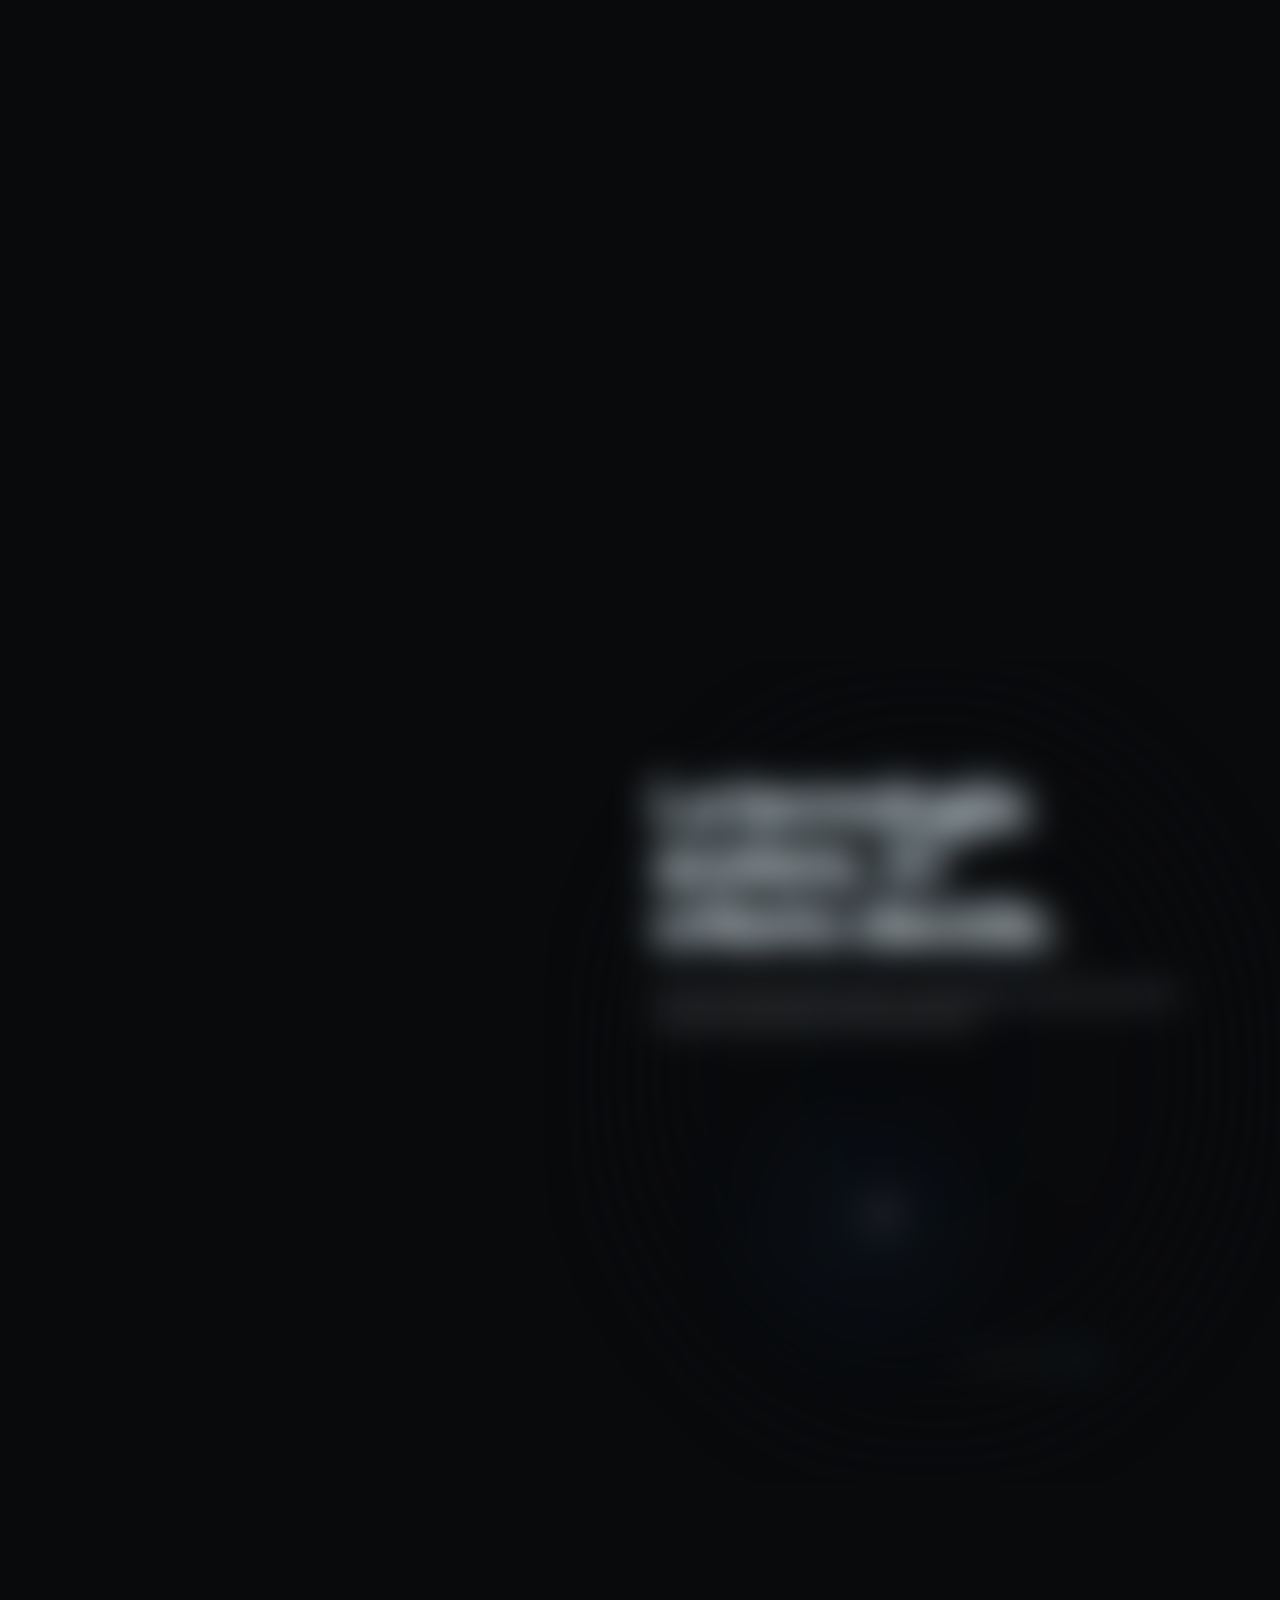
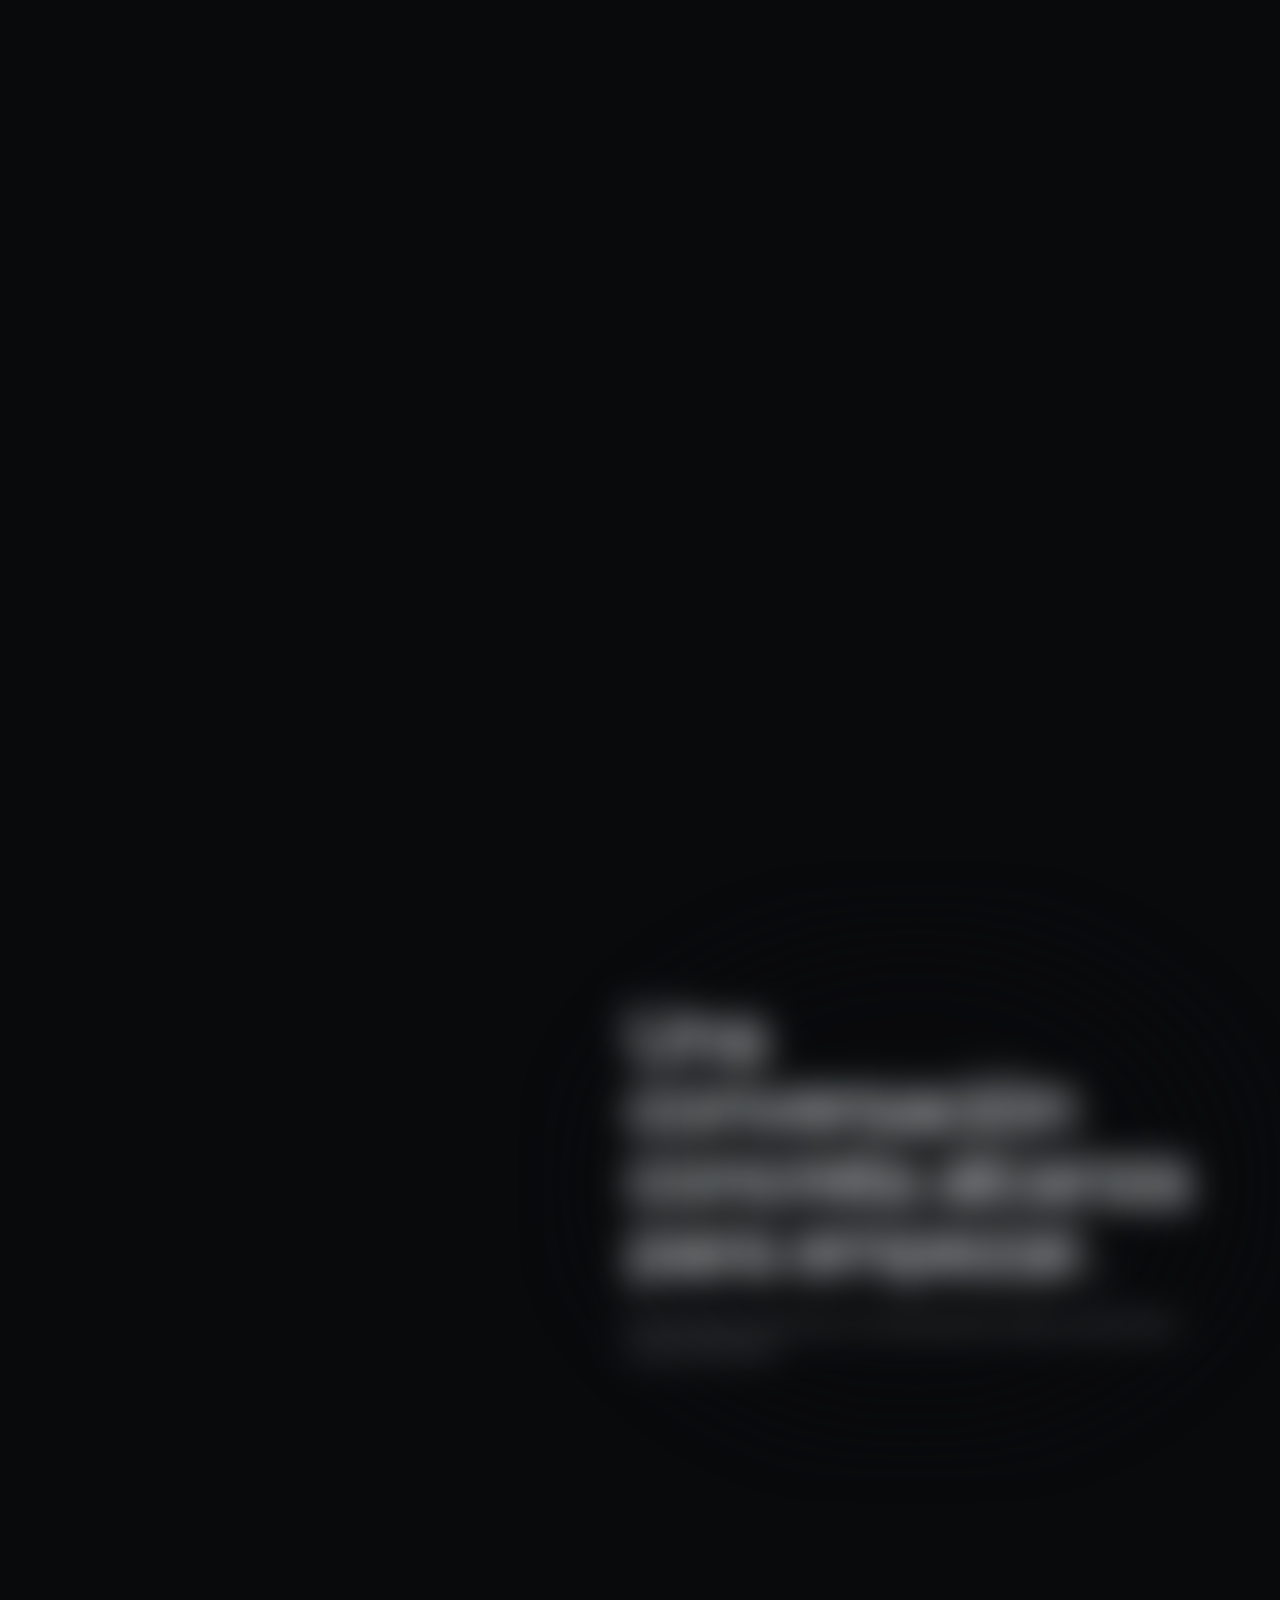
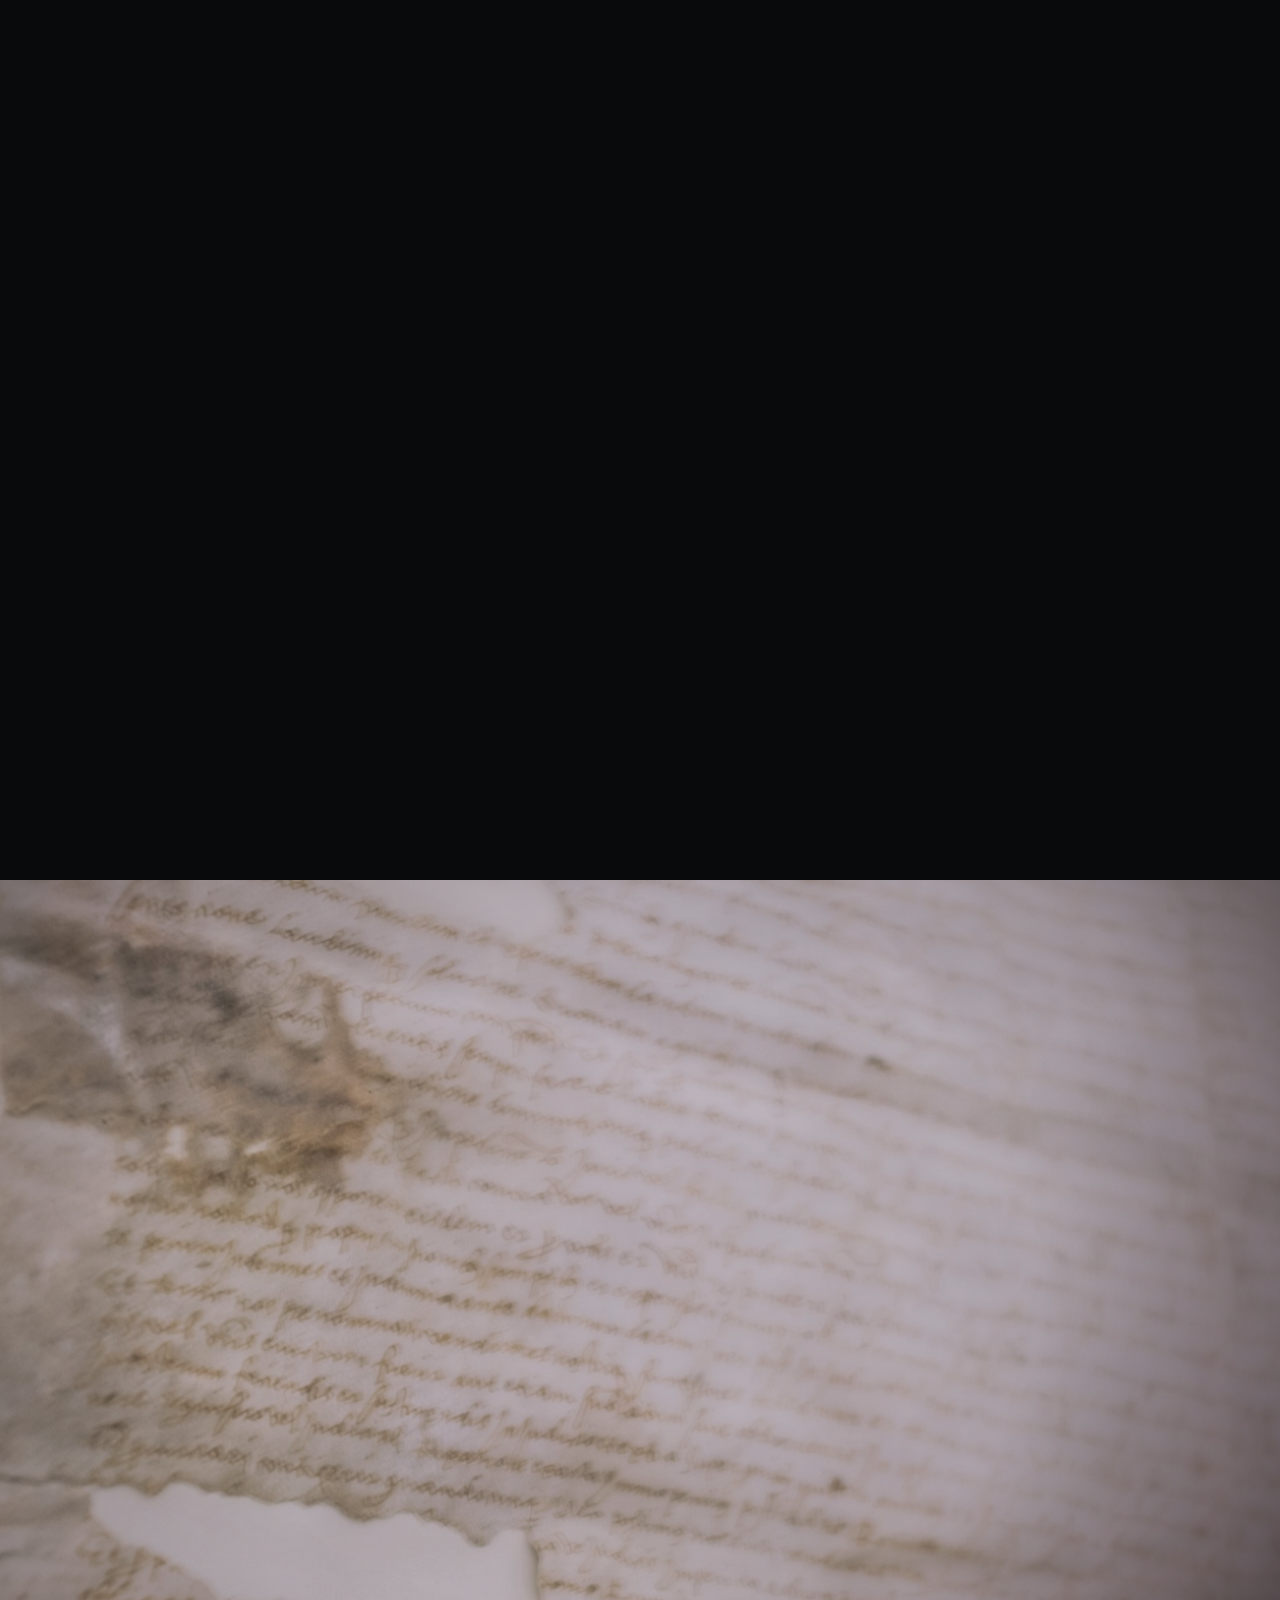
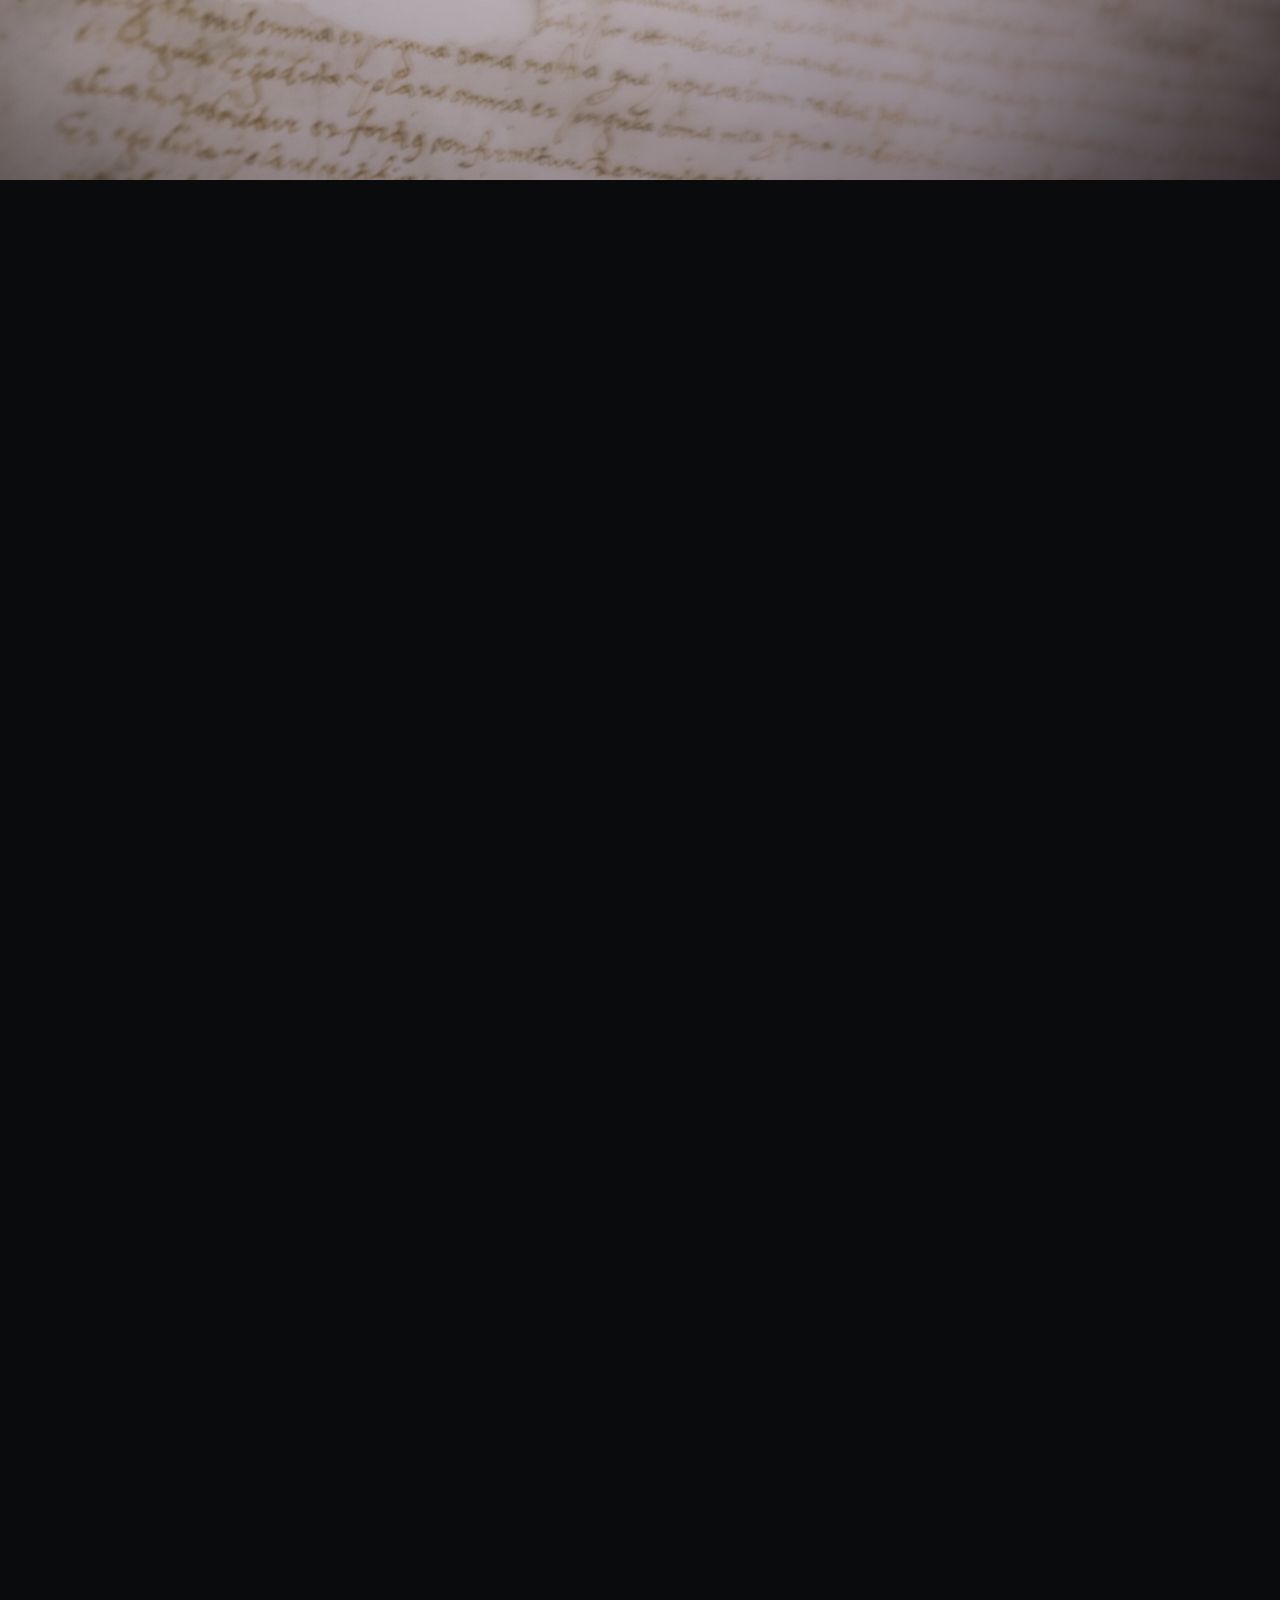
==== commit e1d35c24: "feat: add holotx guest motion pieces" ====
--- a/act.html
+++ b/act.html
@@ -7,11 +7,11 @@
     <meta name="theme-color" content="#070908" />
     <link rel="icon" href="data:image/svg+xml,%3Csvg xmlns='http://www.w3.org/2000/svg' viewBox='0 0 64 64'%3E%3Crect width='64' height='64' fill='%23070908'/%3E%3Cpath d='M11 12h12l9 26 9-26h12L37 52H27z' fill='%23b9efb2'/%3E%3C/svg%3E" />
     <title>ORVAN — Sistema vivo</title>
-    <script type="module" crossorigin src="./assets/act-DCPqIbJ8.js"></script>
+    <script type="module" crossorigin src="./assets/act-3tQ2-ILa.js"></script>
     <link rel="modulepreload" crossorigin href="./assets/jsx-runtime-n5LQ9ujS.js">
     <link rel="modulepreload" crossorigin href="./assets/client-CB8it3IZ.js">
-    <link rel="modulepreload" crossorigin href="./assets/world-b-DfRaPI30.js">
-    <link rel="stylesheet" crossorigin href="./assets/world-b-Dh2fb4-B.css">
+    <link rel="modulepreload" crossorigin href="./assets/world-b-ZEDAzKOE.js">
+    <link rel="stylesheet" crossorigin href="./assets/world-b-YVifISJh.css">
   </head>
   <body>
     <div id="act-root"></div>
--- a/assets/world-b-YVifISJh.css
+++ b/assets/world-b-YVifISJh.css
@@ -0,0 +1 @@
+.manuscript-transition{--manuscript-progress:0;--manuscript-scroll-length:320vh;z-index:24;width:100%;height:var(--manuscript-scroll-length);isolation:isolate;touch-action:pan-y pinch-zoom;-webkit-user-select:none;user-select:none;background:#090b0d;min-height:180vh;position:relative}.manuscript-transition__stage{width:100%;height:100vh;background:#090b0d;height:100dvh;position:sticky;top:0;overflow:hidden}.manuscript-transition__stage:after{content:"";pointer-events:none;opacity:clamp(0, calc((var(--manuscript-progress) - .86) * 7.2), 1);background:linear-gradient(#0000 54%,#04060c47 72%,#04060c 100%);position:absolute;inset:0}.manuscript-transition__canvas{width:100%;height:100%;filter:contrast(calc(1.02 + var(--manuscript-progress) * .06)) saturate(calc(.78 + var(--manuscript-progress) * .1));transform:scale(calc(1.018 - var(--manuscript-progress) * .018));transform-origin:50% 48%;will-change:transform, filter;display:block}.manuscript-transition__paper-edge{pointer-events:none;mix-blend-mode:multiply;opacity:calc(1 - var(--manuscript-progress) * .9);background:radial-gradient(at 47% 46%,#0000 46%,#1c070a26 74%,#050304a3 112%),linear-gradient(102deg,#daccc614,#0000 17% 76%,#1f070a3d);position:absolute;inset:0}.manuscript-transition__city-light{pointer-events:none;mix-blend-mode:screen;opacity:clamp(0, calc((var(--manuscript-progress) - .68) * 2.4), .54);transform:translate3d(0, calc((1 - var(--manuscript-progress)) * 3%), 0);background:radial-gradient(circle at 61% 48%,#57aec62e,#0000 31%),radial-gradient(circle at 30% 66%,#da44341f,#0000 27%);position:absolute;inset:-14%}@media (max-width:760px){.manuscript-transition{min-height:200vh}.manuscript-transition__canvas{transform:scale(calc(1.035 - var(--manuscript-progress) * .035))}.manuscript-transition__paper-edge{background:radial-gradient(at 50% 43%,#0000 35%,#1c070a2b 73%,#050304a3 116%),linear-gradient(98deg,#daccc612,#0000 20% 72%,#1f070a38)}}@media (prefers-reduced-motion:reduce){.manuscript-transition{height:100vh;height:100dvh;min-height:100vh}.manuscript-transition__canvas,.manuscript-transition__city-light{filter:none;transform:none}}@media (forced-colors:active){.manuscript-transition__paper-edge,.manuscript-transition__city-light{display:none}}.guest-art{--media-px:50%;--media-py:50%;--media-dx:0px;--media-dy:0px;--media-rx:0deg;--media-ry:0deg;perspective:1000px;pointer-events:auto;touch-action:pan-y pinch-zoom;isolation:isolate;width:min(29rem,88%);height:clamp(15rem,35vh,22rem);margin:clamp(1rem,2.5vh,1.75rem) 0 0;position:relative}.guest-art:before{content:"";z-index:-1;pointer-events:none;opacity:.5;filter:blur(28px);background:radial-gradient(circle at 46% 54%,#215a942e,#0000 45%);position:absolute;inset:-13%}.guest-art__stage,.guest-art__matter,.guest-art__matter i{position:absolute;inset:0}.guest-art__stage{z-index:3;transform:rotateX(var(--media-rx)) rotateY(var(--media-ry)) translate3d(var(--media-dx), var(--media-dy), 0);transform-style:preserve-3d;transition:opacity .62s,filter .76s cubic-bezier(.16,1,.3,1),transform .24s cubic-bezier(.16,1,.3,1)}.guest-art[data-visible=false] .guest-art__stage,.guest-art[data-visible=false] .guest-art__matter{opacity:0;filter:blur(24px)brightness(1.7);pointer-events:none;transform:translate3d(0,3rem,-190px)scale(.72)}.guest-art__stage :is(video,img){object-fit:contain;filter:contrast(1.09)saturate(.88)brightness(.86);mix-blend-mode:screen;width:100%;height:100%;display:block;transform:translateZ(18px)}.guest-art__matter{z-index:1;pointer-events:none;transition:opacity .62s,filter .76s,transform .9s cubic-bezier(.16,1,.3,1)}.guest-art__matter i{opacity:.14;background-image:var(--media-poster);filter:blur(2px)brightness(.7)saturate(.8);mix-blend-mode:screen;background-position:50%;background-repeat:no-repeat;background-size:contain;transition:transform .52s cubic-bezier(.16,1,.3,1),opacity .42s}.guest-art__light,.guest-art__interaction{z-index:4;pointer-events:none;mix-blend-mode:screen;position:absolute;inset:0}.guest-art__light{opacity:.56;background:radial-gradient(circle at var(--media-px) var(--media-py), #ffffff4d, #2cd9ff1f 8%, transparent 25%), linear-gradient(115deg, transparent 35%, #ef304912 48%, #2cd9ff14 53%, transparent 67%)}.guest-art__interaction{opacity:0;transition:opacity .22s}.guest-art[data-engaged=true] .guest-art__interaction{opacity:1}.guest-art figcaption{z-index:8;color:#dee5eb75;letter-spacing:.12em;gap:.55rem;font:500 .58rem/1 DM Mono,monospace;display:flex;position:absolute;bottom:.25rem;right:1rem}.guest-art figcaption a{color:#54d1f2c2;text-decoration:none}.guest-art figcaption a:hover{color:#fff;text-shadow:-1px 0 #2cd9ff99,1px 0 #ef30498c}.guest-art__play{z-index:9;color:#fff;-webkit-backdrop-filter:blur(9px);backdrop-filter:blur(9px);cursor:pointer;background:#05080f7a;border:1px solid #ffffff7a;border-radius:50%;place-items:center;width:3rem;height:3rem;padding:0;display:grid;position:absolute;top:50%;left:50%;transform:translate(-50%,-50%)}.guest-art[data-mode=membrane] .guest-art__stage{clip-path:ellipse(49% 48%)}.guest-art[data-mode=membrane] .guest-art__matter i:first-child{transform:translate3d(-10px,6px,-70px)scale(.98)}.guest-art[data-mode=membrane] .guest-art__matter i:nth-child(2){opacity:.11;filter:blur(3px)sepia(.3)hue-rotate(305deg);transform:translate3d(11px,-4px,-40px)scale(1.025)}.guest-art[data-mode=membrane] .guest-art__matter i:nth-child(3){opacity:.09;transform:translate3d(0,12px,-100px)scale(.94)}.guest-art[data-mode=membrane] .guest-art__interaction{background:radial-gradient(circle 22% at var(--media-px) var(--media-py), #ffffff3b, #2cd9ff1c 20%, #ef304914 38%, transparent 70%);filter:blur(7px)}.guest-art[data-mode=membrane][data-engaged=true] .guest-art__stage{transform:rotateX(var(--media-rx)) rotateY(var(--media-ry)) translate3d(calc(var(--media-dx) * .7), calc(var(--media-dy) * .7), 22px) scale(1.035)}.guest-art[data-mode=membrane][data-engaged=true] .guest-art__matter i:first-child{transform:translate3d(calc(-12px - var(--media-dx)), calc(8px - var(--media-dy)), -82px) scale(1.03)}.guest-art[data-mode=membrane][data-engaged=true] .guest-art__matter i:nth-child(2){opacity:.22;transform:translate3d(calc(13px + var(--media-dx)), calc(-5px + var(--media-dy)), -34px) scale(1.06)}.guest-art[data-mode=signal]{width:min(34rem,96%)}.guest-art[data-mode=signal] .guest-art__stage{clip-path:polygon(7% 0,94% 4%,100% 96%,2% 100%);-webkit-mask-image:radial-gradient(#000 50%,#000000e0 68%,#0000 92%);mask-image:radial-gradient(#000 50%,#000000e0 68%,#0000 92%)}.guest-art[data-mode=signal] .guest-art__matter i{-webkit-mask-image:repeating-linear-gradient(90deg,#000 0 7%,#0000 7% 11%);mask-image:repeating-linear-gradient(90deg,#000 0 7%,#0000 7% 11%)}.guest-art[data-mode=signal] .guest-art__matter i:first-child{transform:translate3d(-14px,0,-58px)}.guest-art[data-mode=signal] .guest-art__matter i:nth-child(2){opacity:.2;filter:blur(1px)sepia(.6)hue-rotate(305deg);transform:translate3d(12px,0,-32px)}.guest-art[data-mode=signal] .guest-art__matter i:nth-child(3){opacity:.1;transform:translate3d(0,9px,-90px)scaleX(.96)}.guest-art[data-mode=signal] .guest-art__interaction{background:radial-gradient(ellipse 9% 52% at var(--media-px) var(--media-py), #ffffff6b, #2cd9ff2e 22%, transparent 67%), repeating-linear-gradient(90deg, transparent 0 8%, #2cd9ff12 8% 8.4%, transparent 8.4% 13%);filter:contrast(1.4)}.guest-art[data-mode=signal][data-engaged=true] .guest-art__stage{filter:brightness(1.15)contrast(1.08);transform:rotateX(var(--media-rx)) rotateY(var(--media-ry)) translate3d(calc(var(--media-dx) * .38), 0, 28px) scaleX(1.025)}.guest-art[data-mode=signal][data-engaged=true] .guest-art__matter i:first-child{opacity:.27;transform:translate3d(calc(-18px - var(--media-dx)), 0, -64px)}.guest-art[data-mode=signal][data-engaged=true] .guest-art__matter i:nth-child(2){opacity:.31;transform:translate3d(calc(16px + var(--media-dx)), 0, -22px)}.guest-art[data-mode=fold] .guest-art__stage{clip-path:polygon(3% 9%,88% 0,100% 14%,94% 86%,12% 100%,0 78%);transform-origin:18%;-webkit-mask-image:radial-gradient(#000 48%,#000000db 66%,#0000 92%);mask-image:radial-gradient(#000 48%,#000000db 66%,#0000 92%)}.guest-art[data-mode=fold] .guest-art__matter i:first-child{transform:translate3d(-18px,11px,-90px)rotate(-2deg)scale(.96)}.guest-art[data-mode=fold] .guest-art__matter i:nth-child(2){opacity:.18;filter:blur(2px)sepia(.4)hue-rotate(305deg);transform:translate3d(15px,-8px,-44px)rotate(1.4deg)scale(1.025)}.guest-art[data-mode=fold] .guest-art__matter i:nth-child(3){opacity:.1;transform:translate3d(3px,19px,-120px)rotate(-.7deg)scale(.91)}.guest-art[data-mode=fold] .guest-art__interaction{background:linear-gradient(104deg,#0000 18%,#2cd9ff1f 43%,#ffffff4d 50%,#ef304921 57%,#0000 81%);background-position:var(--media-px) var(--media-py)}.guest-art[data-mode=fold][data-engaged=true] .guest-art__stage{transform:rotateX(var(--media-rx)) rotateY(var(--media-ry)) translate3d(var(--media-dx), var(--media-dy), 35px) scale(1.018)}.guest-art[data-mode=fold][data-engaged=true] .guest-art__matter i:first-child{opacity:.26;transform:translate3d(calc(-20px - var(--media-dx)), calc(12px + var(--media-dy)), -104px) rotateZ(-3.5deg) scale(.94)}.guest-art[data-mode=fold][data-engaged=true] .guest-art__matter i:nth-child(2){opacity:.29;transform:translate3d(calc(17px + var(--media-dx)), calc(-9px - var(--media-dy)), -35px) rotateZ(2.2deg) scale(1.04)}@media (max-width:760px){.guest-art,.guest-art[data-mode=signal]{perspective:760px;width:min(20rem,84vw);height:clamp(11rem,24dvh,14rem);margin:.8rem auto 0 0}.guest-art:before{inset:-8%}.guest-art figcaption{font-size:.52rem;bottom:-.1rem;right:.25rem}}@media (prefers-reduced-motion:reduce){.guest-art__stage,.guest-art__matter,.guest-art__matter i{transition:none!important;transform:none!important}.guest-art[data-visible=false] .guest-art__stage,.guest-art[data-visible=false] .guest-art__matter{opacity:0;filter:none}.guest-art__interaction{display:none}}@media (forced-colors:active){.guest-art__matter,.guest-art__light,.guest-art__interaction{display:none}.guest-art__stage{border:1px solid canvastext;clip-path:none!important}}.orvan-system .scene-track[data-active=true] .claim-effect:hover,:root[data-text-engaged=true] .orvan-system .scene-track[data-active=true] .claim-effect,:root[data-pointer-input=touch][data-pointer-active=true] .orvan-system .scene-track[data-active=true] .claim-effect{filter:none;text-shadow:none}.orvan-system .scene-track[data-active=true] .terminal-copy:hover .title-reveal-shell,:root[data-pointer-input=touch][data-pointer-active=true] .orvan-system .scene-track[data-active=true] .title-reveal-shell{filter:none;transform:perspective(900px)translateZ(0)}.orvan-system .scene-track[data-active=true] .terminal-copy:hover:after,:root[data-pointer-input=touch][data-pointer-active=true] .orvan-system .scene-track[data-active=true] .terminal-copy:after{opacity:0;transform:scale(.84)}.first-signal .hero-glyph{transition:transform .18s cubic-bezier(.16,1,.3,1),filter .16s linear,color .16s linear,text-shadow .16s linear}:is(.first-signal:hover,:root[data-pointer-input=touch][data-pointer-active=true] .scene-track[data-active=true] .first-signal) .hero-copy-red{filter:blur(1.8px);animation:.68s step-end infinite title-hero-red-engaged}:is(.first-signal:hover,:root[data-pointer-input=touch][data-pointer-active=true] .scene-track[data-active=true] .first-signal) .hero-copy-cyan{filter:blur(1.8px);animation:.68s step-end 28ms infinite title-hero-cyan-engaged}:is(.first-signal:hover,:root[data-pointer-input=touch][data-pointer-active=true] .scene-track[data-active=true] .first-signal) .hero-glyph:nth-child(3n+1){text-shadow:.035em 0 #ef4e5385,-.018em 0 #2cd9ff59;transform:translate(-.018em,-.022em)skew(-2deg)}:is(.first-signal:hover,:root[data-pointer-input=touch][data-pointer-active=true] .scene-track[data-active=true] .first-signal) .hero-glyph:nth-child(3n+2){text-shadow:-.035em 0 #2cd9ff85,.018em 0 #ef4e5359;transform:translate(.018em,.014em)skew(1.4deg)}[data-effect=caustics] .caustic-layer{background:radial-gradient(42% 58% at 14% 34%,#fffffff5 0 7%,#0000 38%) 0 0/165% 160%,radial-gradient(52% 34% at 68% 62%,#2cd9ffb8 0 8%,#0000 43%) 0 0/185% 170%,radial-gradient(38% 48% at 88% 22%,#ef4e5370 0 7%,#0000 39%) 0 0/150% 165%,linear-gradient(108deg,#0000 8%,#dfeff133 28%,#fffaf0eb 42%,#0000 66%) 0 0/230% 100%}.scene-track[data-active=true] [data-effect=caustics] .caustic-layer{animation:4.6s ease-in-out infinite alternate title-caustics-idle}:is([data-effect=caustics]:hover,:root[data-pointer-input=touch][data-pointer-active=true] .scene-track[data-active=true] [data-effect=caustics]) .caustic-layer{mix-blend-mode:screen;animation:1.65s cubic-bezier(.22,.8,.24,1) infinite alternate title-caustics-engaged}.scene-track[data-active=true] [data-effect=ember]>span{animation:3.4s ease-in-out infinite alternate title-ember-idle}.scene-track[data-active=true] [data-effect=ember]>span:nth-child(2n){animation-delay:-1.1s}[data-effect=ember]:after{content:attr(data-text);color:#ef4e5326;filter:blur(12px);opacity:.42;transform:translateY(.12em)scaleY(.94)}:is([data-effect=ember]:hover,:root[data-pointer-input=touch][data-pointer-active=true] .scene-track[data-active=true] [data-effect=ember])>span{animation:1.25s ease-in-out infinite alternate title-ember-rise}:is([data-effect=ember]:hover,:root[data-pointer-input=touch][data-pointer-active=true] .scene-track[data-active=true] [data-effect=ember]):after{animation:1.25s ease-in-out infinite alternate title-ember-afterheat}:is([data-effect=tiltshift]:hover,:root[data-pointer-input=touch][data-pointer-active=true] .scene-track[data-active=true] [data-effect=tiltshift]){color:#edf0f257;filter:blur(1.35px)}:is([data-effect=tiltshift]:hover,:root[data-pointer-input=touch][data-pointer-active=true] .scene-track[data-active=true] [data-effect=tiltshift]):before{filter:contrast(1.12);animation:1.45s cubic-bezier(.65,0,.2,1) infinite alternate title-tiltshift-engaged}:is([data-effect=topographic]:hover,:root[data-pointer-input=touch][data-pointer-active=true] .scene-track[data-active=true] [data-effect=topographic]){filter:drop-shadow(0 0 12px #2cd9ff47)contrast(1.16);animation:1.9s linear infinite title-topographic-engaged}.scene-track[data-active=true] [data-effect=focus] .proximity-glyph{animation:4.8s ease-in-out infinite title-focus-idle}.scene-track[data-active=true] [data-effect=focus] .proximity-word:nth-child(2n) .proximity-glyph{animation-delay:-1.25s}.scene-track[data-active=true] [data-effect=focus] .proximity-word:nth-child(3n) .proximity-glyph{animation-delay:-2.5s}:is([data-effect=focus]:hover,:root[data-pointer-input=touch][data-pointer-active=true] .scene-track[data-active=true] [data-effect=focus]) .proximity-glyph{animation:1.55s cubic-bezier(.16,1,.3,1) infinite alternate title-focus-engaged;animation-delay:calc(var(--proximity,0) * -620ms)}.scene-track[data-active=true] [data-effect=hologram]:after{animation:1.5s linear infinite title-hologram-scan-idle}:is([data-effect=hologram]:hover,:root[data-pointer-input=touch][data-pointer-active=true] .scene-track[data-active=true] [data-effect=hologram]){animation:.92s step-end infinite title-hologram-engaged}:is([data-effect=hologram]:hover,:root[data-pointer-input=touch][data-pointer-active=true] .scene-track[data-active=true] [data-effect=hologram]):before{animation:.92s step-end infinite title-hologram-split-engaged}:is([data-effect=hologram]:hover,:root[data-pointer-input=touch][data-pointer-active=true] .scene-track[data-active=true] [data-effect=hologram]):after{opacity:.62;animation:.52s linear infinite title-hologram-scan-engaged}.scene-track[data-active=true] [data-effect=echo]{animation:4.4s ease-in-out infinite title-echo-core}[data-effect=echo]:before,[data-effect=echo]:after{content:attr(data-text);z-index:-1;opacity:0;transform-origin:50% 55%;filter:blur()}.scene-track[data-active=true] [data-effect=echo]:before{color:#ef4e53b8;animation:3.8s cubic-bezier(.16,1,.3,1) infinite title-echo-red}.scene-track[data-active=true] [data-effect=echo]:after{color:#2cd9ffa8;animation:3.8s cubic-bezier(.16,1,.3,1) 1.9s infinite title-echo-cyan}:is([data-effect=echo]:hover,:root[data-pointer-input=touch][data-pointer-active=true] .scene-track[data-active=true] [data-effect=echo]):before{animation-duration:1.15s}:is([data-effect=echo]:hover,:root[data-pointer-input=touch][data-pointer-active=true] .scene-track[data-active=true] [data-effect=echo]):after{animation-duration:1.15s;animation-delay:.575s}:is([data-effect=echo]:hover,:root[data-pointer-input=touch][data-pointer-active=true] .scene-track[data-active=true] [data-effect=echo]) .proximity-glyph{text-shadow:0 0 calc(4px + var(--proximity,0) * 10px) #fff2e870, calc(var(--proximity,0) * -.035em) 0 #2cd9ff66, calc(var(--proximity,0) * .035em) 0 #ef4e5370}@keyframes title-hero-red-idle{0%,18%,23%,55%,61%,88%,to{opacity:0;clip-path:inset(100% 0 0);transform:translate(.016em)}19%{opacity:.58;clip-path:inset(14% 0 65%);transform:translate(.032em,-.008em)}21%{opacity:.28;clip-path:inset(69% 0 9%);transform:translate(-.018em,.006em)}56%{opacity:.48;clip-path:inset(47% 0 34%);transform:translate(.026em)}89%{opacity:.38;clip-path:inset(78% 0 5%);transform:translate(.018em,.01em)}}@keyframes title-hero-cyan-idle{0%,18%,23%,55%,61%,88%,to{opacity:0;clip-path:inset(0 0 100%);transform:translate(-.016em)}19%{opacity:.5;clip-path:inset(65% 0 12%);transform:translate(-.03em,.01em)}21%{opacity:.25;clip-path:inset(11% 0 71%);transform:translate(.015em,-.005em)}57%{opacity:.42;clip-path:inset(58% 0 21%);transform:translate(-.024em,.008em)}90%{opacity:.34;clip-path:inset(21% 0 63%);transform:translate(-.016em)}}@keyframes title-hero-red-engaged{0%,to{opacity:.28;clip-path:inset(8% 0 72%);transform:translate(var(--orvan-aberration-shift,.04em), -.01em)}33%{opacity:.76;clip-path:inset(39% 0 37%);transform:translate(calc(0em - var(--orvan-aberration-small,.026em)), .012em)}66%{opacity:.5;clip-path:inset(73% 0 6%);transform:translate(var(--orvan-aberration-large,.055em), 0)}}@keyframes title-hero-cyan-engaged{0%,to{opacity:.34;clip-path:inset(68% 0 9%);transform:translate(calc(0em - var(--orvan-aberration-shift,.04em)), .012em)}33%{opacity:.68;clip-path:inset(12% 0 65%);transform:translate(var(--orvan-aberration-small,.026em), -.01em)}66%{opacity:.46;clip-path:inset(45% 0 31%);transform:translate(calc(0em - var(--orvan-aberration-large,.055em)), 0)}}@keyframes title-caustics-idle{0%{filter:blur(.35px)brightness();opacity:.25;background-position:5% 20%,95% 80%,82% 4%,145% 0}to{filter:blur(.2px)brightness(1.14);opacity:.68;background-position:78% 72%,8% 16%,18% 91%,-65% 0}}@keyframes title-caustics-engaged{0%{filter:blur(.15px)brightness(1.1)contrast(1.05);opacity:.56;background-position:0 12%,100% 88%,86% 0,125% 0}to{filter:blur(.55px)brightness(1.34)contrast(1.18);opacity:.94;background-position:92% 82%,4% 8%,10% 96%,-70% 0}}@keyframes title-ember-idle{0%{text-shadow:0 0 7px #ffe8d833,0 .08em 22px #ef4e5338;transform:translateY(0)}to{text-shadow:0 0 14px #ffeddc66,0 .14em 38px #ef4e5375;transform:translateY(-.012em)}}@keyframes title-ember-rise{0%{filter:brightness();text-shadow:0 .08em 18px #ef4e5359;transform:translateY(.015em)scaleY(.99)}to{filter:brightness(1.18);text-shadow:0 -.04em 12px #ffddb4b8,0 .2em 48px #ef4e539e;transform:translateY(-.075em)scaleY(1.035)}}@keyframes title-ember-afterheat{0%{opacity:.22;filter:blur(10px);transform:translateY(.1em)scaleY(.93)}to{opacity:.64;filter:blur(17px);transform:translateY(.23em)scaleY(1.03)}}@keyframes title-tiltshift-idle{0%{clip-path:inset(4% 0 67%);transform:translateY(-.018em)}to{clip-path:inset(67% 0 4%);transform:translateY(.018em)}}@keyframes title-tiltshift-engaged{0%{clip-path:inset(0 0 76%);transform:translateY(-.025em)scaleX(1.004)}to{clip-path:inset(76% 0 0);transform:translateY(.025em)scaleX(.996)}}@keyframes title-topographic-idle{to{background-position:130px 0,-170px 0}}@keyframes title-topographic-engaged{0%{background-position:0 0,0 0}50%{background-position:92px -12px,-112px 9px}to{background-position:184px 0,-224px 0}}@keyframes title-focus-idle{0%,22%,to{opacity:.76;filter:blur(.55px)}46%,70%{opacity:1;filter:blur()}}@keyframes title-focus-engaged{0%{opacity:.64;filter:blur(1.4px)brightness(.94)}to{opacity:1;filter:blur()brightness(1.18)}}@keyframes title-hologram-idle{0%,to{filter:brightness();text-shadow:-2px 0 #2cd9ff47,2px 0 #ef4e533d,0 0 16px #2cd9ff1f}50%{filter:brightness(1.12);text-shadow:-2px 0 #2cd9ff61,2px 0 #ef4e5357,0 0 27px #2cd9ff33}}@keyframes title-hologram-split-idle{0%,17%,39%,74%,to{opacity:.16;transform:translate(0)}18%{opacity:.62;transform:translate(-.035em)}20%{opacity:.36;transform:translate(.025em)}75%{opacity:.48;transform:translate(.022em)}}@keyframes title-hologram-scan-idle{to{background-position:0 .22em}}@keyframes title-hologram-engaged{0%,to{filter:brightness(1.1);transform:translate(0)}18%{filter:brightness(1.34);transform:translate(-.012em)skew(-1deg)}21%{transform:translate(.01em)}67%{filter:brightness(1.22);transform:translateY(-.012em)}}@keyframes title-hologram-split-engaged{0%,to{clip-path:inset(8% 0 68%);opacity:.72;transform:translate(-.04em)}34%{clip-path:inset(43% 0 31%);opacity:.86;transform:translate(.05em)}68%{clip-path:inset(72% 0 7%);opacity:.64;transform:translate(-.025em)}}@keyframes title-hologram-scan-engaged{to{background-position:0 .32em}}@keyframes title-echo-core{0%,to{filter:blur();text-shadow:0 0 14px #ef4e5338,0 0 28px #2cd9ff26}50%{filter:blur(.45px);text-shadow:0 0 22px #ef4e5361,0 0 44px #2cd9ff3d}}@keyframes title-echo-red{0%,68%,to{opacity:0;filter:blur();transform:translateZ(-1px)scale(1)}76%{opacity:.48;filter:blur(.6px);transform:translate(-.045em,.012em)scale(1.025)}96%{opacity:0;filter:blur(3px);transform:translate(-.12em,.035em)scale(1.13)}}@keyframes title-echo-cyan{0%,68%,to{opacity:0;filter:blur();transform:translateZ(-1px)scale(1)}76%{opacity:.42;filter:blur(.6px);transform:translate(.045em,-.012em)scale(1.025)}96%{opacity:0;filter:blur(3px);transform:translate(.12em,-.035em)scale(1.13)}}@media (prefers-reduced-motion:reduce){.scene-track[data-active=true] .first-signal .hero-copy,.scene-track[data-active=true] [data-effect],.scene-track[data-active=true] [data-effect]:before,.scene-track[data-active=true] [data-effect]:after,.scene-track[data-active=true] [data-effect]>span,.scene-track[data-active=true] [data-effect] .caustic-layer,.scene-track[data-active=true] [data-effect] .proximity-glyph{transition-duration:.01ms!important;animation:none!important}.first-signal .hero-copy{opacity:0!important}[data-effect=tiltshift],[data-effect=focus] .proximity-glyph,[data-effect=echo]{filter:none!important;opacity:1!important}}@font-face{font-family:Manrope;font-style:normal;font-display:swap;font-weight:400;src:url([data-uri])format("woff2"),url([data-uri])format("woff");unicode-range:U+460-52F,U+1C80-1C8A,U+20B4,U+2DE0-2DFF,U+A640-A69F,U+FE2E-FE2F}@font-face{font-family:Manrope;font-style:normal;font-display:swap;font-weight:400;src:url(./manrope-cyrillic-400-normal-BMzJvInZ.woff2)format("woff2"),url(./manrope-cyrillic-400-normal-Dvx59UGC.woff)format("woff");unicode-range:U+301,U+400-45F,U+490-491,U+4B0-4B1,U+2116}@font-face{font-family:Manrope;font-style:normal;font-display:swap;font-weight:400;src:url(./manrope-greek-400-normal-CM4qok81.woff2)format("woff2"),url(./manrope-greek-400-normal-DuX9RsAR.woff)format("woff");unicode-range:U+370-377,U+37A-37F,U+384-38A,U+38C,U+38E-3A1,U+3A3-3FF}@font-face{font-family:Manrope;font-style:normal;font-display:swap;font-weight:400;src:url(./manrope-vietnamese-400-normal-DHb3EETF.woff2)format("woff2"),url(./manrope-vietnamese-400-normal-D7E_mLGF.woff)format("woff");unicode-range:U+102-103,U+110-111,U+128-129,U+168-169,U+1A0-1A1,U+1AF-1B0,U+300-301,U+303-304,U+308-309,U+323,U+329,U+1EA0-1EF9,U+20AB}@font-face{font-family:Manrope;font-style:normal;font-display:swap;font-weight:400;src:url(./manrope-latin-ext-400-normal-CMDvPJRp.woff2)format("woff2"),url(./manrope-latin-ext-400-normal-C-X6QNXX.woff)format("woff");unicode-range:U+100-2BA,U+2BD-2C5,U+2C7-2CC,U+2CE-2D7,U+2DD-2FF,U+304,U+308,U+329,U+1D00-1DBF,U+1E00-1E9F,U+1EF2-1EFF,U+2020,U+20A0-20AB,U+20AD-20C0,U+2113,U+2C60-2C7F,U+A720-A7FF}@font-face{font-family:Manrope;font-style:normal;font-display:swap;font-weight:400;src:url(./manrope-latin-400-normal-PaqtzbVb.woff2)format("woff2"),url(./manrope-latin-400-normal-8tf8FM3T.woff)format("woff");unicode-range:U+??,U+131,U+152-153,U+2BB-2BC,U+2C6,U+2DA,U+2DC,U+304,U+308,U+329,U+2000-206F,U+20AC,U+2122,U+2191,U+2193,U+2212,U+2215,U+FEFF,U+FFFD}@font-face{font-family:Manrope;font-style:normal;font-display:swap;font-weight:600;src:url([data-uri])format("woff2"),url([data-uri])format("woff");unicode-range:U+460-52F,U+1C80-1C8A,U+20B4,U+2DE0-2DFF,U+A640-A69F,U+FE2E-FE2F}@font-face{font-family:Manrope;font-style:normal;font-display:swap;font-weight:600;src:url(./manrope-cyrillic-600-normal-DvRl3Mj-.woff2)format("woff2"),url(./manrope-cyrillic-600-normal-It4mZcQk.woff)format("woff");unicode-range:U+301,U+400-45F,U+490-491,U+4B0-4B1,U+2116}@font-face{font-family:Manrope;font-style:normal;font-display:swap;font-weight:600;src:url(./manrope-greek-600-normal-BoRV6lzK.woff2)format("woff2"),url(./manrope-greek-600-normal-CF2i9ZRY.woff)format("woff");unicode-range:U+370-377,U+37A-37F,U+384-38A,U+38C,U+38E-3A1,U+3A3-3FF}@font-face{font-family:Manrope;font-style:normal;font-display:swap;font-weight:600;src:url(./manrope-vietnamese-600-normal-C1J5PCl_.woff2)format("woff2"),url(./manrope-vietnamese-600-normal-lA7a_7Ok.woff)format("woff");unicode-range:U+102-103,U+110-111,U+128-129,U+168-169,U+1A0-1A1,U+1AF-1B0,U+300-301,U+303-304,U+308-309,U+323,U+329,U+1EA0-1EF9,U+20AB}@font-face{font-family:Manrope;font-style:normal;font-display:swap;font-weight:600;src:url(./manrope-latin-ext-600-normal-_gBojHdJ.woff2)format("woff2"),url(./manrope-latin-ext-600-normal-u5Pl7hTU.woff)format("woff");unicode-range:U+100-2BA,U+2BD-2C5,U+2C7-2CC,U+2CE-2D7,U+2DD-2FF,U+304,U+308,U+329,U+1D00-1DBF,U+1E00-1E9F,U+1EF2-1EFF,U+2020,U+20A0-20AB,U+20AD-20C0,U+2113,U+2C60-2C7F,U+A720-A7FF}@font-face{font-family:Manrope;font-style:normal;font-display:swap;font-weight:600;src:url(./manrope-latin-600-normal-4f0koTD-.woff2)format("woff2"),url(./manrope-latin-600-normal-BqgrALkZ.woff)format("woff");unicode-range:U+??,U+131,U+152-153,U+2BB-2BC,U+2C6,U+2DA,U+2DC,U+304,U+308,U+329,U+2000-206F,U+20AC,U+2122,U+2191,U+2193,U+2212,U+2215,U+FEFF,U+FFFD}@font-face{font-family:Manrope;font-style:normal;font-display:swap;font-weight:800;src:url([data-uri])format("woff2"),url([data-uri])format("woff");unicode-range:U+460-52F,U+1C80-1C8A,U+20B4,U+2DE0-2DFF,U+A640-A69F,U+FE2E-FE2F}@font-face{font-family:Manrope;font-style:normal;font-display:swap;font-weight:800;src:url(./manrope-cyrillic-800-normal-AvdZ5mAV.woff2)format("woff2"),url(./manrope-cyrillic-800-normal-BuEMjQU-.woff)format("woff");unicode-range:U+301,U+400-45F,U+490-491,U+4B0-4B1,U+2116}@font-face{font-family:Manrope;font-style:normal;font-display:swap;font-weight:800;src:url(./manrope-greek-800-normal-CDvU698_.woff2)format("woff2"),url(./manrope-greek-800-normal-Bw-67qu9.woff)format("woff");unicode-range:U+370-377,U+37A-37F,U+384-38A,U+38C,U+38E-3A1,U+3A3-3FF}@font-face{font-family:Manrope;font-style:normal;font-display:swap;font-weight:800;src:url(./manrope-vietnamese-800-normal-ClPWri-A.woff2)format("woff2"),url(./manrope-vietnamese-800-normal-bvg7iBCV.woff)format("woff");unicode-range:U+102-103,U+110-111,U+128-129,U+168-169,U+1A0-1A1,U+1AF-1B0,U+300-301,U+303-304,U+308-309,U+323,U+329,U+1EA0-1EF9,U+20AB}@font-face{font-family:Manrope;font-style:normal;font-display:swap;font-weight:800;src:url(./manrope-latin-ext-800-normal-DdFx7KEb.woff2)format("woff2"),url(./manrope-latin-ext-800-normal-BQAQsuQc.woff)format("woff");unicode-range:U+100-2BA,U+2BD-2C5,U+2C7-2CC,U+2CE-2D7,U+2DD-2FF,U+304,U+308,U+329,U+1D00-1DBF,U+1E00-1E9F,U+1EF2-1EFF,U+2020,U+20A0-20AB,U+20AD-20C0,U+2113,U+2C60-2C7F,U+A720-A7FF}@font-face{font-family:Manrope;font-style:normal;font-display:swap;font-weight:800;src:url(./manrope-latin-800-normal-BfWYOv1c.woff2)format("woff2"),url(./manrope-latin-800-normal-uHUdIJgA.woff)format("woff");unicode-range:U+??,U+131,U+152-153,U+2BB-2BC,U+2C6,U+2DA,U+2DC,U+304,U+308,U+329,U+2000-206F,U+20AC,U+2122,U+2191,U+2193,U+2212,U+2215,U+FEFF,U+FFFD}@font-face{font-family:DM Mono;font-style:normal;font-display:swap;font-weight:400;src:url(./dm-mono-latin-ext-400-normal-C2zvOubV.woff2)format("woff2"),url(./dm-mono-latin-ext-400-normal-1aZr6b2b.woff)format("woff");unicode-range:U+100-2BA,U+2BD-2C5,U+2C7-2CC,U+2CE-2D7,U+2DD-2FF,U+304,U+308,U+329,U+1D00-1DBF,U+1E00-1E9F,U+1EF2-1EFF,U+2020,U+20A0-20AB,U+20AD-20C0,U+2113,U+2C60-2C7F,U+A720-A7FF}@font-face{font-family:DM Mono;font-style:normal;font-display:swap;font-weight:400;src:url(./dm-mono-latin-400-normal-4GdczIuU.woff2)format("woff2"),url(./dm-mono-latin-400-normal--0xN8mdc.woff)format("woff");unicode-range:U+??,U+131,U+152-153,U+2BB-2BC,U+2C6,U+2DA,U+2DC,U+304,U+308,U+329,U+2000-206F,U+20AC,U+2122,U+2191,U+2193,U+2212,U+2215,U+FEFF,U+FFFD}@font-face{font-family:Archivo Variable;font-style:normal;font-display:swap;font-weight:100 900;src:url(./archivo-vietnamese-wght-normal-XAtsl5Q_.woff2)format("woff2-variations");unicode-range:U+102-103,U+110-111,U+128-129,U+168-169,U+1A0-1A1,U+1AF-1B0,U+300-301,U+303-304,U+308-309,U+323,U+329,U+1EA0-1EF9,U+20AB}@font-face{font-family:Archivo Variable;font-style:normal;font-display:swap;font-weight:100 900;src:url(./archivo-latin-ext-wght-normal-C4zznr8T.woff2)format("woff2-variations");unicode-range:U+100-2BA,U+2BD-2C5,U+2C7-2CC,U+2CE-2D7,U+2DD-2FF,U+304,U+308,U+329,U+1D00-1DBF,U+1E00-1E9F,U+1EF2-1EFF,U+2020,U+20A0-20AB,U+20AD-20C0,U+2113,U+2C60-2C7F,U+A720-A7FF}@font-face{font-family:Archivo Variable;font-style:normal;font-display:swap;font-weight:100 900;src:url(./archivo-latin-wght-normal-E0tuGl4L.woff2)format("woff2-variations");unicode-range:U+??,U+131,U+152-153,U+2BB-2BC,U+2C6,U+2DA,U+2DC,U+304,U+308,U+329,U+2000-206F,U+20AC,U+2122,U+2191,U+2193,U+2212,U+2215,U+FEFF,U+FFFD}:root{--void:#090a0c;--white:#edf0f2;--muted:#969da5;--line:#edf0f229;--signal:#ef4e53;--pointer-x:50vw;--pointer-y:50vh;--orb-screen-x:50vw;--orb-screen-y:45vh;--orb-hit-size:72px;--copy-presence:1;--copy-depth:0;--header:76px}*{box-sizing:border-box}html{background:var(--void)}body,#world-b-root{min-height:100%;color:var(--white);background:var(--void);margin:0;font-family:Manrope,sans-serif}body{cursor:crosshair;overflow-x:hidden}body.orb-is-hovered{cursor:pointer}button,textarea{font:inherit}button:focus-visible,a:focus-visible,textarea:focus-visible{outline:2px solid var(--signal);outline-offset:4px}.orvan-system{isolation:isolate;background:var(--void);min-height:100vh;position:relative}.orvan-system:before{content:"";z-index:4;pointer-events:none;background:radial-gradient(at 70% 43%,#ef4e5309,#0000 34%),radial-gradient(at 58% 54%,#2cd9ff06,#0000 45%);position:fixed;inset:0}.fixed-canvas{z-index:1;inset:var(--header) 0 0;background:var(--void);animation:3.35s cubic-bezier(.16,1,.3,1) both canvas-arrive;position:fixed}.fixed-canvas:after{content:"";pointer-events:none;background:radial-gradient(circle,#0000 35%,#00000094 100%);position:absolute;inset:0}.fixed-canvas canvas{width:100%;height:100%;cursor:inherit;display:block}.orb-contact-proxy{z-index:12;left:var(--orb-screen-x);top:calc(var(--header) + var(--orb-screen-y));width:max(48px,var(--orb-hit-size));height:max(48px,var(--orb-hit-size));cursor:pointer;background:0 0;border:0;border-radius:50%;padding:0;position:fixed;transform:translate(-50%,-50%)}.orb-contact-proxy:focus-visible{outline:2px solid var(--signal);outline-offset:6px;box-shadow:0 0 0 10px #ef4e531f}.system-header{z-index:30;height:var(--header);pointer-events:none;align-items:center;padding:0 22px;display:flex;position:fixed;top:0;left:0;right:0}.brand-mark{width:-moz-fit-content;width:fit-content;color:var(--white);pointer-events:auto;text-shadow:0 2px 20px #000000d9;align-items:center;gap:9px;text-decoration:none;animation:1.1s cubic-bezier(.16,1,.3,1) both brand-arrival;display:flex;position:relative}.brand-mark__signal{border:1px solid #ffffff40;border-radius:50%;place-items:center;width:25px;height:25px;display:grid;position:relative;box-shadow:0 0 20px #ef304933}.brand-mark__signal:before,.brand-mark__signal:after{content:"";border-radius:50%;position:absolute}.brand-mark__signal:before{border:1px solid #ff3049b8;animation:2.4s ease-in-out infinite brand-ring;inset:4px}.brand-mark__signal:after{background:#ff3049;width:5px;height:5px;box-shadow:0 0 12px 4px #ff30498c}.brand-mark__signal i{opacity:.6;border-top:1px solid #35cfff;border-radius:50%;position:absolute;inset:-1px;transform:rotate(-35deg)}.brand-mark__word{letter-spacing:-.055em;font-size:21px;font-weight:800;line-height:1;position:relative}.brand-mark__word:before,.brand-mark__word:after{content:attr(data-text);opacity:0;pointer-events:none;position:absolute;inset:0}.brand-mark__word:before{color:#ff3049}.brand-mark__word:after{color:#2cd9ff}.brand-mark:hover .brand-mark__word:before{opacity:.62;clip-path:inset(12% 0 58%);transform:translate(2px,-1px)}.brand-mark:hover .brand-mark__word:after{opacity:.55;clip-path:inset(61% 0 8%);transform:translate(-2px,1px)}.brand-mark__studio{color:#b8bec5;letter-spacing:.16em;font:10px DM Mono,monospace}@keyframes brand-arrival{0%{opacity:0;filter:blur(10px);transform:translate(-18px)}to{opacity:1;filter:none;transform:none}}@keyframes brand-ring{0%,to{opacity:.45;transform:scale(.78)}50%{opacity:1;transform:scale(1.12)}}.scene-track{z-index:6;min-height:190dvh;position:relative}.system-story,.scene-track{pointer-events:none}.scene-frame{top:var(--header);min-height:calc(100dvh - var(--header));pointer-events:none;align-items:center;padding:clamp(34px,6vw,96px);display:grid;position:sticky;overflow:hidden}.terminal-copy{isolation:isolate;pointer-events:auto;opacity:0;filter:blur(18px);width:min(650px,45vw);padding:24px 0;transition:opacity .62s,filter .82s cubic-bezier(.16,1,.3,1),transform .82s cubic-bezier(.16,1,.3,1);position:relative;transform:scale(.965)}.scene-track[data-active=true] .terminal-copy{opacity:var(--copy-presence);filter:blur(calc(var(--title-depth) * 18px)) brightness(calc(1 - var(--title-depth) * .2));transform:translateY(calc(var(--title-depth-signed) * -2.5vh)) scale(calc(1 - var(--title-depth-signed) * .24));transform-origin:50% 48%;transition-duration:90ms,.12s,.12s}.orvan-system[data-mounted=false] .scene-track:first-child .terminal-copy{opacity:0;filter:blur(22px);transform:scale(1.055)}.scene-track:nth-child(2n) .terminal-copy{margin-left:auto}.terminal-copy:before{content:"";z-index:-1;background:radial-gradient(#090a0cf5 0%,#090a0cd6 46%,#0000 76%);position:absolute;inset:-80px -72px}.terminal-copy:after{content:"";z-index:-1;opacity:0;pointer-events:none;background:radial-gradient(circle at var(--title-pointer-x,50%) var(--title-pointer-y,50%),#ef304938,#2cd9ff14 24%,transparent 58%);filter:blur(18px);transition:opacity .22s,transform .46s cubic-bezier(.16,1,.3,1);position:absolute;inset:-48px -42px;transform:scale(.84)}.terminal-copy h1,.terminal-copy h2{max-width:760px;color:var(--white);letter-spacing:-.048em;text-wrap:balance;margin:0;font-family:Archivo Variable,Archivo,sans-serif;font-size:clamp(52px,6.2vw,100px);font-weight:565;line-height:.89}.claim-effect{isolation:isolate;position:relative}.claim-effect>span{margin-right:.2em;transition:opacity .32s,filter .42s,text-shadow .42s,transform .52s cubic-bezier(.16,1,.3,1);display:inline-block}.claim-effect:before,.claim-effect:after{z-index:-1;pointer-events:none;position:absolute;inset:0}.scene-track:first-child .terminal-copy{width:min(760px,52vw)}.scene-track:first-child .terminal-body{max-width:610px;font-size:clamp(17px,1.42vw,22px)}.terminal-copy h1.first-signal{letter-spacing:-.06em;max-width:820px;font-size:clamp(68px,7.7vw,124px);font-weight:610;line-height:.82}.first-signal .hero-copy{z-index:0;opacity:0;font:inherit;letter-spacing:inherit;text-wrap:balance;pointer-events:none;margin:0;position:absolute;inset:0}.first-signal .hero-copy-red{color:#ef4e53cc;transform:translate(.016em)}.first-signal .hero-copy-cyan{color:#2cd9ffb8;transform:translate(-.016em)}.scene-track[data-active=true] .first-signal .hero-copy-red{animation:2.9s step-end infinite hero-spectrum-red}.scene-track[data-active=true] .first-signal .hero-copy-cyan{animation:2.9s step-end 45ms infinite hero-spectrum-cyan}.first-signal .hero-word{white-space:nowrap}.first-signal .hero-word,.first-signal .hero-glyph{z-index:1;position:relative}.first-signal .hero-glyph{transform-origin:50% 70%;animation:.82s cubic-bezier(.16,1,.3,1) both first-signal;animation-delay:calc(38ms * var(--glyph));margin:0;font-style:normal;display:inline-block}.first-signal .hero-glyph:nth-child(3n){color:#dfeff1;text-shadow:-2px 0 #2cd9ff38}.first-signal .hero-glyph:nth-child(5n){text-shadow:2px 0 #ef4e5352}[data-effect=focus] span{opacity:.78;filter:blur(.35px)}.scene-track[data-active=true] [data-effect=focus] span.is-focus{opacity:1;filter:none;animation:3.4s cubic-bezier(.16,1,.3,1) infinite focus-rack}[data-effect=focus]:hover span{opacity:1;filter:none;transform:translateY(-2px)}[data-effect=caustics] span{opacity:.88}.caustic-layer{z-index:2;color:#0000;background:linear-gradient(104deg,#0000 8%,#dfeff11f 24%,#fff8edeb 37%,#ef4e5361 49%,#0000 63%) 150% 0/250% 100%;filter:blur(.35px);mix-blend-mode:screen;pointer-events:none;-webkit-background-clip:text;background-clip:text;font-style:normal;position:absolute;inset:0;overflow:hidden}.scene-track[data-active=true] .caustic-layer{animation:3.7s cubic-bezier(.22,.8,.24,1) infinite caustic-sweep}[data-effect=ember] span{opacity:.88}.scene-track[data-active=true] [data-effect=ember] span.is-focus{opacity:1;animation:2.8s ease-in-out infinite ember-focus}[data-effect=tiltshift]{color:#edf0f294;filter:blur(.55px)}[data-effect=tiltshift]:before{content:attr(data-text);z-index:2;color:var(--white);filter:none;clip-path:inset(0 0 64%)}.scene-track[data-active=true] [data-effect=tiltshift]:before{animation:3.1s cubic-bezier(.16,1,.3,1) infinite alternate tilt-shift}[data-effect=tiltshift]:after{content:attr(data-text);color:#2cd9ff29;filter:blur(2.4px);transform:translate(.012em)}[data-effect=topographic]{color:#0000;background:repeating-radial-gradient(ellipse at 30% 55%,var(--white) 0 1px,transparent 1px 7px),repeating-radial-gradient(ellipse at 78% 35%,#2cd9ffe6 0 1px,transparent 1px 8px);filter:drop-shadow(0 0 8px #2cd9ff29);background-size:130px 70px,170px 80px;-webkit-background-clip:text;background-clip:text}[data-effect=topographic] span{color:#0000}.scene-track[data-active=true] [data-effect=topographic]{animation:5s linear infinite topographic-flow}[data-effect=hologram]{color:#cdebed;text-shadow:-2px 0 #2cd9ff4d,2px 0 #ef4e5347,0 0 20px #2cd9ff24}[data-effect=hologram]:before{content:attr(data-text);color:#ef4e538c;clip-path:inset(0 0 54%);opacity:.25}[data-effect=hologram]:after{content:attr(data-text);color:#0000;background:repeating-linear-gradient(0deg,#edf0f294 0 1px,#0000 1px 5px);opacity:.35;-webkit-background-clip:text;background-clip:text}.scene-track[data-active=true] [data-effect=hologram]{animation:3.8s ease-in-out infinite hologram-float}.scene-track[data-active=true] [data-effect=hologram]:before{animation:3.4s step-end infinite hologram-split}[data-effect=softblur]{text-shadow:0 0 18px #ef4e534d,0 0 34px #2cd9ff33}.scene-track[data-active=true] [data-effect=softblur]{animation:3.2s ease-in-out infinite soft-blur}.proximity-title .proximity-word{white-space:nowrap}.proximity-title .proximity-glyph{transform-origin:50% 72%;margin:0;font-style:normal;display:inline-block}.proximity-title--variable .proximity-glyph{font-variation-settings:"wght" 520;transform:translateY(calc(var(--proximity,0) * -.055em)) scaleY(calc(1 + var(--proximity,0) * .1));transition:font-variation-settings 90ms linear,transform .12s cubic-bezier(.16,1,.3,1)}.proximity-title--signal .proximity-glyph{opacity:calc(.82 + var(--proximity,0) * .18);filter:brightness(calc(1 + var(--proximity,0) * .55));transform:translateY(calc(var(--proximity,0) * -.12em)) scale(calc(1 + var(--proximity,0) * .075));text-shadow:calc(var(--proximity,0) * -.035em) 0 #2cd9ff70,calc(var(--proximity,0) * .035em) 0 #ef4e5361;transition:opacity .1s linear,filter .12s linear,transform .14s cubic-bezier(.16,1,.3,1),text-shadow .12s linear}@keyframes focus-rack{0%,22%,to{opacity:.78;filter:blur(.25px)}44%,72%{opacity:1;filter:none;text-shadow:0 0 17px #fff2e842}}@keyframes ember-focus{0%,to{text-shadow:0 0 8px #ffe8d833,0 6px 24px #ef4e5347}48%{text-shadow:0 0 18px #ffeddc80,0 10px 46px #ef4e5394}}@keyframes caustic-sweep{0%,18%{opacity:.18;background-position:150% 0}44%{opacity:.72}72%,to{opacity:.15;background-position:-80% 0}}@keyframes tilt-shift{0%{clip-path:inset(0 0 64%);transform:translateY(-2px)}to{clip-path:inset(64% 0 0);transform:translateY(2px)}}@keyframes topographic-flow{to{background-position:130px 0,-170px 0}}@keyframes hologram-float{0%,to{filter:brightness();transform:translateY(2px)skew(0)}50%{filter:brightness(1.2);transform:translateY(-4px)skew(-2deg)}}@keyframes hologram-split{0%,14%,40%,72%,to{opacity:.18;transform:translate(0)}15%{opacity:.72;transform:translate(-5px)}17%{opacity:.48;transform:translate(4px)}74%{opacity:.58;transform:translate(3px)}}@keyframes soft-blur{0%,to{filter:blur();opacity:1;transform:scale(1)}50%{filter:blur(.65px);opacity:.9;transform:scale(1.008)}}@keyframes first-signal{0%{opacity:0;filter:blur(8px);transform:translateY(.42em)scaleY(.25)}58%{opacity:1;filter:blur(.4px);transform:translateY(-.035em)scaleY(1.04)}to{opacity:1;filter:none;transform:none}}@keyframes hero-spectrum-red{0%,13%,19%,46%,52%,77%,84%,to{opacity:0;clip-path:inset(0 0 100%)}14%{opacity:.8;clip-path:inset(12% 0 62%);filter:blur(.5px);transform:translate(.045em,-.012em)}17%{opacity:.34;clip-path:inset(68% 0 10%);transform:translate(-.025em,.01em)}47%{opacity:.62;clip-path:inset(42% 0 38%);transform:translate(.035em)}79%{opacity:.52;clip-path:inset(76% 0 6%);transform:translate(.025em,.016em)}}@keyframes hero-spectrum-cyan{0%,13%,19%,46%,52%,77%,84%,to{opacity:0;clip-path:inset(100% 0 0)}14%{opacity:.62;clip-path:inset(64% 0 11%);filter:blur(.65px);transform:translate(-.04em,.014em)}17%{opacity:.34;clip-path:inset(10% 0 69%);transform:translate(.022em,-.008em)}48%{opacity:.55;clip-path:inset(58% 0 19%);transform:translate(-.03em,.012em)}80%{opacity:.48;clip-path:inset(18% 0 64%);transform:translate(-.022em)}}@keyframes canvas-arrive{0%,9%{opacity:0;filter:blur(28px)brightness(1.7);transform:scale(1.08)}34%{opacity:.38;filter:blur(18px)brightness(1.45)}68%{opacity:.9;filter:blur(3px)brightness(1.08);transform:scale(1.012)}to{opacity:1;filter:none;transform:none}}.title-reveal-shell{opacity:1;filter:none;clip-path:inset(var(--title-clip,0%) 0);transition:none;transform:none}.title-reveal-shell[data-entry=focus]{clip-path:inset(0 var(--title-clip,0%))}.title-reveal-shell[data-entry=signal]{clip-path:inset(0 0 var(--title-clip-signal,0%))}.orvan-system[data-mounted=false] .scene-track:first-child .title-reveal-shell{opacity:0;filter:blur(26px)brightness(1.7);clip-path:inset(42% 0);transform:scale(1.08)}@keyframes title-aperture{0%{opacity:.08;clip-path:inset(44% 0);filter:blur(16px)brightness(1.65);transform:scaleX(.93)}55%{opacity:.88;filter:blur(2px)brightness(1.14)}to{opacity:1;clip-path:inset(0);filter:none;transform:none}}@keyframes title-focus-in{0%{opacity:.12;clip-path:inset(0 36%);filter:blur(19px)contrast(1.7);transform:scale(1.055)}62%{opacity:.92;filter:blur(1.4px)contrast(1.15)}to{opacity:1;clip-path:inset(0);filter:none;transform:none}}@keyframes title-signal-in{0%{opacity:.08;clip-path:inset(0 0 82%);filter:blur(11px)saturate(1.7);transform:scaleX(1.045)}46%{opacity:.78;clip-path:inset(0 0 34%);filter:blur(3px)saturate(1.3)}to{opacity:1;clip-path:inset(0);filter:none;transform:none}}.terminal-body{color:#b9bec4;max-width:560px;margin:28px 0 0;font-size:clamp(16px,1.3vw,20px);line-height:1.5}.terminal-copy>small{color:#8e959d;letter-spacing:.035em;margin-top:32px;font:11px/1.6 DM Mono,monospace;display:block}.evidence-trace{max-width:560px;margin-top:38px;padding:0}.evidence-trace>p{color:#bfc5cb;margin:0;font-size:15px;line-height:1.55}.evidence-trace blockquote{color:var(--white);margin:0 0 22px;font:600 clamp(20px,2vw,28px)/1.25 Archivo Variable,Archivo,sans-serif}.evidence-trace small{color:#8e959d;margin-top:18px;font-size:12px;line-height:1.45;display:block}.scene-track:nth-child(2) .scene-frame{padding-top:40px;padding-bottom:30px}.scene-track:nth-child(2) .terminal-copy{padding-top:8px;padding-bottom:8px}.scene-track:nth-child(2) .terminal-body{margin-top:20px}.scene-track:nth-child(2) .evidence-trace{margin-top:24px;padding-top:16px}.scene-track:nth-child(2) .evidence-trace blockquote{margin-bottom:14px}.scene-track:nth-child(2) .evidence-trace li{padding:6px 0}.scene-track:nth-child(2) .evidence-trace small{margin-top:12px}.terminal-body,.evidence-trace :is(blockquote,p,small){transition:color .26s,filter .36s,text-shadow .36s,transform .42s cubic-bezier(.16,1,.3,1)}.terminal-body:hover,.evidence-trace :is(blockquote,p,small):hover,:root[data-text-engaged=true] .scene-track[data-active=true] .terminal-body{color:#f8fbfd;filter:brightness(1.34);text-shadow:-2px 0 #2cd9ff80,2px 0 #ef30499e,0 0 30px #ef304942;transform:translate(8px)}.claim-effect:hover,:root[data-text-engaged=true] .scene-track[data-active=true] .claim-effect{filter:brightness(1.42)contrast(1.12);text-shadow:-.045em 0 #2cd9ff85,.045em 0 #ef304994,0 0 42px #ef30494d}.terminal-copy:hover:after,:root[data-text-engaged=true] .scene-track[data-active=true] .terminal-copy:after{opacity:1;transform:scale(1.08)}.terminal-copy:hover .title-reveal-shell,:root[data-text-engaged=true] .scene-track[data-active=true] .title-reveal-shell{filter:brightness(1.16);transform:perspective(700px)translateZ(28px)rotateX(-1deg)}.terminal-copy[data-has-media=true]{width:min(620px,43vw);margin-left:auto}.terminal-copy[data-has-media=true] h2{font-size:clamp(48px,5.25vw,82px)}.spatial-media{--media-rx:1.2deg;--media-ry:-2.2deg;perspective:1100px;pointer-events:auto;width:min(570px,100%);height:clamp(170px,23vh,238px);transform-style:preserve-3d;margin:30px 0 0;position:relative}.spatial-media figcaption{clip-path:inset(50%);white-space:nowrap;width:1px;height:1px;position:absolute;overflow:hidden}.spatial-media__depth{opacity:.72;clip-path:polygon(0 0,96% 0,100% 12%,100% 100%,4% 100%,0 88%);filter:blur(1px);background:linear-gradient(135deg,#500d1a6b,#051c303d);position:absolute;inset:12px -12px -12px 12px;transform:translateZ(-34px)}.spatial-media__plane{clip-path:polygon(0 0,96% 0,100% 12%,100% 100%,4% 100%,0 88%);transform:rotateX(var(--media-rx)) rotateY(var(--media-ry)) translateZ(0);transform-origin:50% 58%;background:#060910;transition:transform .38s cubic-bezier(.16,1,.3,1),filter .7s,opacity .6s;position:absolute;inset:0;overflow:hidden;box-shadow:-10px 18px 52px #00000085,-2px 0 20px #2cd9ff14,2px 0 28px #ef304929}.spatial-media__plane:before,.spatial-media__plane:after{content:"";z-index:3;pointer-events:none;position:absolute;inset:0}.spatial-media__plane:before{clip-path:inherit;border:1px solid #e6eef433;box-shadow:inset 0 0 38px #02050cb3}.spatial-media__plane:after{opacity:.34;mix-blend-mode:screen;background:linear-gradient(108deg,#0000 0 39%,#2cd9ff2e 46%,#ffffff47 50%,#ef304933 54%,#0000 62%) 0 0/230% 100%;animation:5.8s cubic-bezier(.16,1,.3,1) infinite spatial-scan}.spatial-media :is(video,img){object-fit:cover;filter:saturate(.72)contrast(1.12)brightness(.72);width:100%;height:100%;display:block}.spatial-media__light{z-index:2;pointer-events:none;mix-blend-mode:screen;background:radial-gradient(circle at 72% 26%,#ffffff29,#0000 21%),linear-gradient(90deg,#ef304914,#0000 34%,#2cd9ff0f);position:absolute;inset:0}.scene-track:not([data-active=true]) .spatial-media__plane{opacity:0;filter:blur(18px)brightness(1.6);transform:rotateX(12deg)rotateY(-9deg)translate3d(0,34px,-110px)}.scene-track[data-active=true] .spatial-media__plane{animation:1.05s cubic-bezier(.16,1,.3,1) both spatial-arrival}.spatial-carousel{position:absolute;inset:0}.spatial-carousel img{opacity:0;filter:blur(12px)saturate(.65)brightness(.62);transition:opacity .72s,filter .9s cubic-bezier(.16,1,.3,1),transform .9s cubic-bezier(.16,1,.3,1);position:absolute;inset:0;transform:translate3d(12%,0,-80px)scale(1.08)}.spatial-carousel img[data-current=true]{opacity:1;filter:saturate(.78)contrast(1.1)brightness(.74);transform:none}.spatial-carousel__controls{z-index:5;color:#eaf1f5;letter-spacing:.08em;align-items:center;gap:13px;font:10px DM Mono,monospace;display:flex;position:absolute;bottom:14px;right:16px}.spatial-carousel__controls button{color:#fff;cursor:pointer;-webkit-backdrop-filter:blur(8px);backdrop-filter:blur(8px);background:#04070e61;border:1px solid #ffffff47;border-radius:50%;place-items:center;width:34px;height:34px;padding:0;transition:transform .26s cubic-bezier(.16,1,.3,1),border-color .22s,box-shadow .26s;display:grid}.spatial-carousel__controls button:hover{border-color:#ffffffb8;transform:scale(1.12);box-shadow:-3px 0 12px #2cd9ff38,3px 0 14px #ef304947}@keyframes spatial-arrival{0%{opacity:0;filter:blur(20px)brightness(1.7);transform:rotateX(14deg)rotateY(-12deg)translate3d(0,42px,-130px)}62%{opacity:1;filter:blur(1px)brightness(1.1)}to{opacity:1;filter:none;transform:rotateX(var(--media-rx)) rotateY(var(--media-ry))}}@keyframes spatial-scan{0%,18%{opacity:.12;background-position:150% 0}48%{opacity:.42}76%,to{opacity:.12;background-position:-80% 0}}.system-cursor{z-index:22;left:var(--pointer-x);top:var(--pointer-y);pointer-events:none;width:44px;height:44px;position:fixed;transform:translate(-50%,-50%)}.system-cursor:before,.system-cursor:after{content:"";background:#edf0f266;position:absolute}.system-cursor:before{height:1px;top:50%;left:0;right:0}.system-cursor:after{width:1px;top:0;bottom:0;left:50%}.system-cursor i{border:1px solid #ef4e53c7;border-radius:50%;position:absolute;inset:13px}.system-cursor b{color:#aeb4ba;font:11px DM Mono,monospace;position:absolute;bottom:-12px;right:-12px}.system-footer{z-index:25;color:#eef3f7;background:#05070d;min-height:100dvh;position:relative;overflow:hidden}.future-archive__visual,.future-archive__veil,.halftone-reveal{position:absolute;inset:0}.halftone-reveal canvas{width:100%;height:100%}.future-archive__veil{z-index:1;pointer-events:none;background:linear-gradient(#04060c 0%,#04060c94 12%,#0000 31%),linear-gradient(90deg,#04060cd6 0%,#04070f94 38%,#05091433 68%,#04060c0a 100%),linear-gradient(#04060c1f,#0000 58%,#04060dad)}.future-archive__veil:after{content:"";position:absolute;inset:0;box-shadow:inset 0 0 130px #02050e80}.future-archive__depth-blur{z-index:1;pointer-events:none;isolation:isolate;height:clamp(110px,18vh,180px);position:absolute;bottom:0;left:0;right:0;transform:translateZ(0)}.future-archive__depth-blur i{display:block;position:absolute;inset:0}.future-archive__depth-blur i:first-child{-webkit-backdrop-filter:blur(2px);backdrop-filter:blur(2px);-webkit-mask-image:linear-gradient(#0000 0%,#000 22% 42%,#0000 62%);mask-image:linear-gradient(#0000 0%,#000 22% 42%,#0000 62%)}.future-archive__depth-blur i:nth-child(2){-webkit-backdrop-filter:blur(3px);backdrop-filter:blur(3px);-webkit-mask-image:linear-gradient(#0000 18%,#000 39% 59%,#0000 77%);mask-image:linear-gradient(#0000 18%,#000 39% 59%,#0000 77%)}.future-archive__depth-blur i:nth-child(3){-webkit-backdrop-filter:blur(5px);backdrop-filter:blur(5px);-webkit-mask-image:linear-gradient(#0000 36%,#000 56% 74%,#0000 89%);mask-image:linear-gradient(#0000 36%,#000 56% 74%,#0000 89%)}.future-archive__depth-blur i:nth-child(4){-webkit-backdrop-filter:blur(8px);backdrop-filter:blur(8px);-webkit-mask-image:linear-gradient(#0000 56%,#000 74% 90%,#0000 100%);mask-image:linear-gradient(#0000 56%,#000 74% 90%,#0000 100%)}.future-archive__depth-blur i:nth-child(5){-webkit-backdrop-filter:blur(12px);backdrop-filter:blur(12px);-webkit-mask-image:linear-gradient(#0000 76%,#000 94%);mask-image:linear-gradient(#0000 76%,#000 94%)}.future-archive__meta{z-index:3;top:calc(var(--header) + 24px);color:#dfceb0;letter-spacing:.09em;border-bottom:1px solid #ede1c87a;justify-content:space-between;padding-bottom:13px;font:11px DM Mono,monospace;display:flex;position:absolute;left:clamp(34px,5vw,78px);right:clamp(34px,5vw,78px)}.future-archive__content{z-index:2;align-content:center;min-height:100dvh;padding:clamp(96px,9vw,144px) clamp(34px,8vw,122px);display:grid;position:relative}.future-archive__content>*{opacity:0;filter:blur(18px);transition:opacity .65s,filter .92s cubic-bezier(.16,1,.3,1),transform .92s cubic-bezier(.16,1,.3,1);transform:scale(.97)}.future-archive[data-visible=true] .future-archive__content>*{opacity:1;filter:none;transform:none}.future-archive[data-visible=true] .future-archive__content>:nth-child(2){transition-delay:.11s}.future-archive[data-visible=true] .future-archive__content>:nth-child(3){transition-delay:.21s}.future-archive__content h2{color:#f3f7fb;letter-spacing:-.062em;text-wrap:balance;text-shadow:-3px 0 #2cd9ff33,3px 0 #ef304947,0 3px 38px #000000b3;max-width:980px;margin:0;font-family:Archivo Variable,Archivo,sans-serif;font-size:clamp(66px,9.5vw,148px);font-weight:600;line-height:.82}.future-archive__content>p{color:#c8d0da;text-shadow:0 2px 20px #000c;max-width:650px;margin:38px 0 46px;font-size:clamp(17px,1.5vw,22px);line-height:1.5}.future-archive__content :is(h2,p):hover{filter:brightness(1.15);text-shadow:-2px 0 #2cd9ff57,2px 0 #ef30496b,0 0 28px #ef304933}.electric-cta{isolation:isolate;width:min(650px,100%);position:relative}.electric-cta__field{z-index:2;pointer-events:none;mix-blend-mode:screen;position:absolute;top:50%;left:50%;transform:translate(-50%,-50%)}.future-archive__content .electric-cta button{z-index:1;border-radius:var(--electric-radius,14px);color:#fff8f5;letter-spacing:.01em;cursor:pointer;background:linear-gradient(110deg,#480814f0,#0d0b17f5 58%,#05192deb);border:1px solid #fff5f2c7;justify-content:center;align-items:center;width:100%;min-height:68px;padding:18px 22px;font:600 13px Manrope,sans-serif;transition:transform .32s cubic-bezier(.16,1,.3,1),box-shadow .32s;display:flex;position:relative;overflow:hidden;box-shadow:inset 0 0 28px #ef304929,0 12px 42px #00000059}.future-archive__content .electric-cta button:after{content:"";z-index:-1;opacity:.16;background:linear-gradient(94deg,#0000 0 44%,#2cd9ff8c 48%,#ef4e5380 52%,#0000 56%) 0 0/240% 100%;animation:4.2s cubic-bezier(.22,.8,.24,1) infinite electric-cta-scan;position:absolute;inset:0}.future-archive__content .electric-cta button:hover{transform:translateY(-3px)scale(1.008);box-shadow:-10px 12px 42px #2cd9ff2e,10px 12px 48px #ef304957,inset 0 0 38px #ef304933}.electric-cta:hover .electric-cta__field{filter:brightness(1.55)saturate(1.35)}.electric-cta.is-bursting{z-index:5;animation:.18s steps(2,end) infinite cta-burst-body}.electric-cta.is-bursting .electric-cta__field{filter:brightness(2.15)saturate(1.7)contrast(1.18)}.electric-cta.is-bursting button{color:#fff;background:linear-gradient(110deg,#841125,#100d20 52%,#062e50);border-color:#fff;transform:scale(1.018);box-shadow:-16px 12px 70px #2cd9ff57,16px 12px 82px #ff1f4285,inset 0 0 58px #ff1f4257}.electric-cta.is-bursting button:before{content:"";z-index:-1;opacity:.8;background:conic-gradient(#0000,#2cd9ff,#0000 28%,#fff 46%,#0000 58%,#ff1f42,#0000);animation:.42s linear infinite cta-burst-flash;position:absolute;inset:-60% -10%}.electric-cta.is-bursting .electric-cta__label:before{opacity:1;animation:.32s step-end infinite electric-label-red}.electric-cta.is-bursting .electric-cta__label:after{opacity:1;animation:.28s step-end infinite reverse electric-label-cyan}@keyframes cta-burst-body{0%{transform:translate(-1px)skew(-.15deg)}50%{transform:translate(1px)skew(.15deg)}}@keyframes cta-burst-flash{to{transform:rotate(1turn)}}.electric-cta__label{position:relative}.electric-cta__label:before,.electric-cta__label:after{content:attr(data-text);opacity:0;pointer-events:none;position:absolute;inset:0}.electric-cta__label:before{color:#ef4e53}.electric-cta__label:after{color:#2cd9ff}.electric-cta:hover .electric-cta__label:before{animation:1.8s step-end infinite electric-label-red}.electric-cta:hover .electric-cta__label:after{animation:1.8s step-end 40ms infinite electric-label-cyan}.electric-cta button b{font-size:24px;font-weight:400}@keyframes electric-cta-scan{0%,20%{opacity:.05;background-position:160% 0}48%{opacity:.24}72%,to{opacity:.06;background-position:-80% 0}}@keyframes electric-label-red{0%,18%,25%,62%,69%,to{opacity:0;clip-path:inset(0 0 100%)}19%{opacity:.75;clip-path:inset(8% 0 58%);transform:translate(2px,-1px)}64%{opacity:.55;clip-path:inset(61% 0 9%);transform:translate(-1px,1px)}}@keyframes electric-label-cyan{0%,18%,25%,62%,69%,to{opacity:0;clip-path:inset(100% 0 0)}19%{opacity:.7;clip-path:inset(58% 0 8%);transform:translate(-2px,1px)}64%{opacity:.5;clip-path:inset(10% 0 63%);transform:translate(1px,-1px)}}.fallback{background:#090a0c;place-items:center;height:100%;min-height:360px;display:grid}.fallback-box{width:270px;height:170px;color:var(--white);background:#15171a;border:1px solid #737981;place-content:center;padding:24px;display:grid;box-shadow:10px 12px #ef4e5342,-8px -7px #2cd9ff29}.fallback-box strong{font-size:40px}.fallback-box span{margin-top:8px;font:10px DM Mono,monospace}.contact-layer{width:100%;max-width:none;height:100%;max-height:none;color:var(--white);background:#03050bcc;border:0;margin:0;padding:0}.contact-layer:not([open]){display:none}.contact-layer::backdrop{-webkit-backdrop-filter:blur(18px)saturate(.65);backdrop-filter:blur(18px)saturate(.65);background:#02040ab8}.contact-experience{background:radial-gradient(circle at 24% 52%,#ef304933,#0000 24%),radial-gradient(circle at 68% 38%,#195c9630,#0000 36%),#03050bc2;min-height:100dvh;position:relative;overflow:hidden}.contact-experience:before{content:"";pointer-events:none;opacity:.6;background:radial-gradient(circle at var(--pointer-x) var(--pointer-y),#ffffff14,transparent 16%);position:absolute;inset:0}.contact-close{z-index:4;width:48px;height:48px;color:var(--white);cursor:pointer;-webkit-backdrop-filter:blur(12px);backdrop-filter:blur(12px);background:#05081059;border:1px solid #ffffff47;border-radius:50%;font-size:26px;position:absolute;top:clamp(18px,3vw,42px);right:clamp(18px,3vw,42px)}.contact-orb{aspect-ratio:1;background:radial-gradient(circle at 62% 32%,#ffffff85,#ff46532e 10%,#7a081947 42%,#09122714 68%,#0000 72%);border-radius:50%;width:min(34vw,430px);animation:4.4s ease-in-out infinite contact-orb;position:absolute;top:50%;left:18%;transform:translate(-50%,-50%);box-shadow:0 0 80px #ef304947,0 0 180px #ef30491f}.contact-orb:before,.contact-orb:after,.contact-orb i,.contact-orb b{content:"";border-radius:50%;position:absolute}.contact-orb:before{filter:blur(.4px);border:1px solid #ff697347;inset:8%}.contact-orb:after{filter:blur(22px);background:conic-gradient(from 40deg,#0000,#2cd9ff1f,#0000 32%,#ef304929,#0000 66%);animation:7s linear infinite contact-orbit;inset:-18%}.contact-orb i{filter:blur(34px);opacity:.18;background:#ff3049;inset:26%}.contact-orb b{background:#fff;width:12px;height:12px;top:24%;left:67%;box-shadow:-4px 0 #2cd9ff,4px 0 #ff3049,0 0 26px #fff}@keyframes contact-orb{0%,to{transform:translate(-50%,-50%)scale(.97)}50%{transform:translate(-50%,-52%)scale(1.035)}}@keyframes contact-orbit{to{transform:rotate(1turn)}}.contact-prompt{z-index:2;align-content:center;width:min(760px,58vw);min-height:100dvh;margin-left:auto;padding:clamp(92px,10vw,150px) clamp(32px,8vw,126px) clamp(48px,6vw,86px) 30px;display:grid;position:relative}.contact-prompt h2{letter-spacing:-.045em;text-wrap:balance;text-shadow:-3px 0 #2cd9ff2e,3px 0 #ef304940;max-width:700px;margin:0 0 clamp(38px,6vh,72px);font:600 clamp(48px,6.8vw,108px)/.88 Archivo Variable,Archivo,sans-serif;animation:.9s cubic-bezier(.16,1,.3,1) both contact-title-in}@keyframes contact-title-in{0%{opacity:0;filter:blur(24px);clip-path:inset(38% 0);transform:scale(1.06)}to{opacity:1;filter:none;clip-path:inset(0);transform:none}}.contact-composer{color:#9fa9b5;gap:10px;font-size:14px;display:grid}.contact-composer textarea{color:#f4f7fb;resize:vertical;background:0 0;border:0;border-bottom:1px solid #ffffff5c;border-radius:0;width:100%;min-height:140px;padding:18px 0;font-size:clamp(17px,1.5vw,21px);line-height:1.5}.contact-composer textarea::placeholder{color:#707b88}.contact-audio{margin-top:24px}.contact-audio>button{color:#f3f7fb;cursor:pointer;background:#080c177a;border:1px solid #ffffff52;border-radius:14px;min-height:50px;padding:0 18px}.contact-audio>button>i{background:#ff3049;border-radius:50%;width:9px;height:9px;margin-right:10px;display:inline-block;box-shadow:0 0 13px #ff3049d9}.contact-audio .is-recording{color:#fff;border-color:#ff3049cc}.audio-wave{vertical-align:middle;align-items:center;gap:3px;height:20px;margin-right:12px;display:inline-flex}.audio-wave i{width:2px;height:35%;animation:.7s ease-in-out infinite alternate audio-wave;animation-delay:calc(var(--wave,0) * 40ms);background:#ff5264}.audio-wave i:nth-child(3n){height:90%}.audio-wave i:nth-child(2n){height:60%}@keyframes audio-wave{to{filter:brightness(1.4);transform:scaleY(1.8)}}.audio-review{align-items:center;gap:14px;display:flex}.audio-review audio{width:min(420px,100%)}.audio-review button{color:#ff8791;cursor:pointer;background:0 0;border:0}.contact-audio p,.contact-privacy{color:#8994a0;font-size:12px;line-height:1.5}.contact-privacy{margin:22px 0 0}.contact-prompt :is(h2,label,p,button),.brand-mark__word,.brand-mark__studio,.electric-cta__label{transition:color .24s,filter .32s,text-shadow .32s,transform .38s cubic-bezier(.16,1,.3,1)}.contact-prompt h2:hover{filter:brightness(1.18);text-shadow:-3px 0 #2cd9ff6b,3px 0 #ef304980,0 0 34px #ef304938}.contact-composer:hover>span,.contact-privacy:hover,.contact-audio p:hover{color:#eaf1f7;text-shadow:-1px 0 #2cd9ff47,1px 0 #ef304957}.contact-audio button:hover{color:#fff;transform:translateY(-2px);box-shadow:-4px 6px 24px #2cd9ff1f,4px 6px 28px #ef304933}.brand-mark:hover .brand-mark__studio{color:#fff;text-shadow:-1px 0 #2cd9ff66,1px 0 #ef30497a}.effect-calibrator{z-index:8;color:#eef3f7;-webkit-backdrop-filter:blur(18px);backdrop-filter:blur(18px);background:#04070fe0;border:1px solid #ffffff2e;border-radius:16px;gap:12px;width:min(310px,100% - 36px);padding:18px;display:grid;position:absolute;bottom:18px;right:18px;box-shadow:0 20px 70px #00000080}.effect-calibrator>strong{font-size:15px}.effect-calibrator label{gap:5px;display:grid}.effect-calibrator label span{color:#aeb8c3;justify-content:space-between;font-size:12px;display:flex}.effect-calibrator label b{color:#fff;font-weight:600}.effect-calibrator input{accent-color:#ff3049;width:100%}.effect-calibrator>button{color:#ff8791;cursor:pointer;background:0 0;border:0;justify-self:start;padding:5px 0}@media (max-width:760px){:root{--header:66px}body{cursor:auto}.system-header{padding:0 16px}.scene-track{min-height:185dvh}.scene-frame{align-items:end;padding:78px 20px 16px}.terminal-copy,.scene-track:nth-child(2n) .terminal-copy{width:min(100%,560px);margin:0;padding:18px 0}.terminal-copy[data-has-media=true]{width:100%}.terminal-copy[data-has-media=true] h2{font-size:clamp(35px,10.7vw,49px)}.terminal-copy:before{background:linear-gradient(#0000,#090a0cf2 24%,#090a0cfc 64%);inset:-24px -14px}.terminal-copy h1,.terminal-copy h2{font-size:clamp(38px,11.6vw,54px);line-height:.93}.scene-track:first-child .terminal-copy{width:100%}.terminal-copy h1.first-signal{font-size:clamp(50px,15.2vw,76px);line-height:.84}.terminal-body{margin-top:20px;font-size:16px;line-height:1.5}.spatial-media{perspective:760px;height:clamp(126px,18vh,158px);margin-top:20px}.spatial-media__depth{inset:7px -7px -7px 7px}.spatial-carousel__controls{bottom:9px;right:10px}.spatial-carousel__controls button{width:32px;height:32px}.terminal-copy>small{margin-top:18px}.evidence-trace{margin-top:26px;padding-top:18px}.evidence-trace>p,.evidence-trace li{font-size:14px}.evidence-trace blockquote{font-size:21px}.evidence-trace li{grid-template-columns:66px 1fr;gap:10px}.terminal-list span{padding:9px 0;font-size:14px}.system-cursor{display:none}.future-archive__meta{top:calc(var(--header) + 18px);left:20px;right:20px}.future-archive__meta span:nth-child(2){display:none}.future-archive__content{align-content:end;padding:96px 20px 38px}.future-archive__content h2{max-width:360px;font-size:clamp(56px,17vw,78px);line-height:.84}.future-archive__content>p{margin:28px 0 34px;font-size:17px}.future-archive__content .electric-cta button{min-height:60px;padding:16px;font-size:12px}.future-archive__veil{background:linear-gradient(#04060c 0%,#04060cb8 12%,#0000 30%),linear-gradient(#04060c0f 0%,#04070f85 48%,#04060dd1 100%)}.future-archive__depth-blur{height:clamp(90px,14vh,125px)}.future-archive__depth-blur i:nth-child(5){display:none}.contact-orb{opacity:.72;width:58vw;top:17%;left:76%}.contact-prompt{align-content:end;width:100%;min-height:100dvh;padding:110px 20px 30px}.contact-prompt h2{max-width:360px;margin-bottom:38px;font-size:clamp(46px,14vw,68px)}.contact-composer textarea{min-height:112px;font-size:16px}.contact-audio>button{width:100%}.audio-review{flex-direction:column;align-items:stretch}.audio-review audio{width:100%}.orvan-system :is(h1,h2,p,span,button,label,code,small){-webkit-user-select:none;user-select:none}.contact-composer textarea,.audio-review audio{-webkit-user-select:text;user-select:text}.fixed-canvas,.orvan-system{touch-action:pan-y}:root[data-pointer-active=true] .scene-track[data-active=true] .claim-effect{text-shadow:-.05em 0 #2cd9ff94,.05em 0 #ef3049a3,0 0 48px #ef304952}}@supports not ((-webkit-backdrop-filter:blur(1px)) or (backdrop-filter:blur(1px))){.future-archive__depth-blur{background:linear-gradient(#0000,#0f0a087a)}}@media (prefers-reduced-motion:reduce){.fixed-canvas,.system-cursor{display:none}.scene-track{border-bottom:1px solid var(--line);min-height:auto}.scene-frame{min-height:auto;padding-top:110px;padding-bottom:110px;position:relative;top:auto}.terminal-copy{width:min(820px,100%);margin:0!important}.claim-effect,.claim-effect span,.claim-effect:before,.claim-effect:after,.caustic-layer,.title-reveal-shell,.scene-track[data-active=true] .terminal-copy,.spatial-media__plane{opacity:1!important;clip-path:none!important;filter:none!important;animation:none!important;transform:none!important}.electric-cta__label:before,.electric-cta__label:after{display:none!important}.electric-cta button:after{opacity:.08!important;animation:none!important}}
